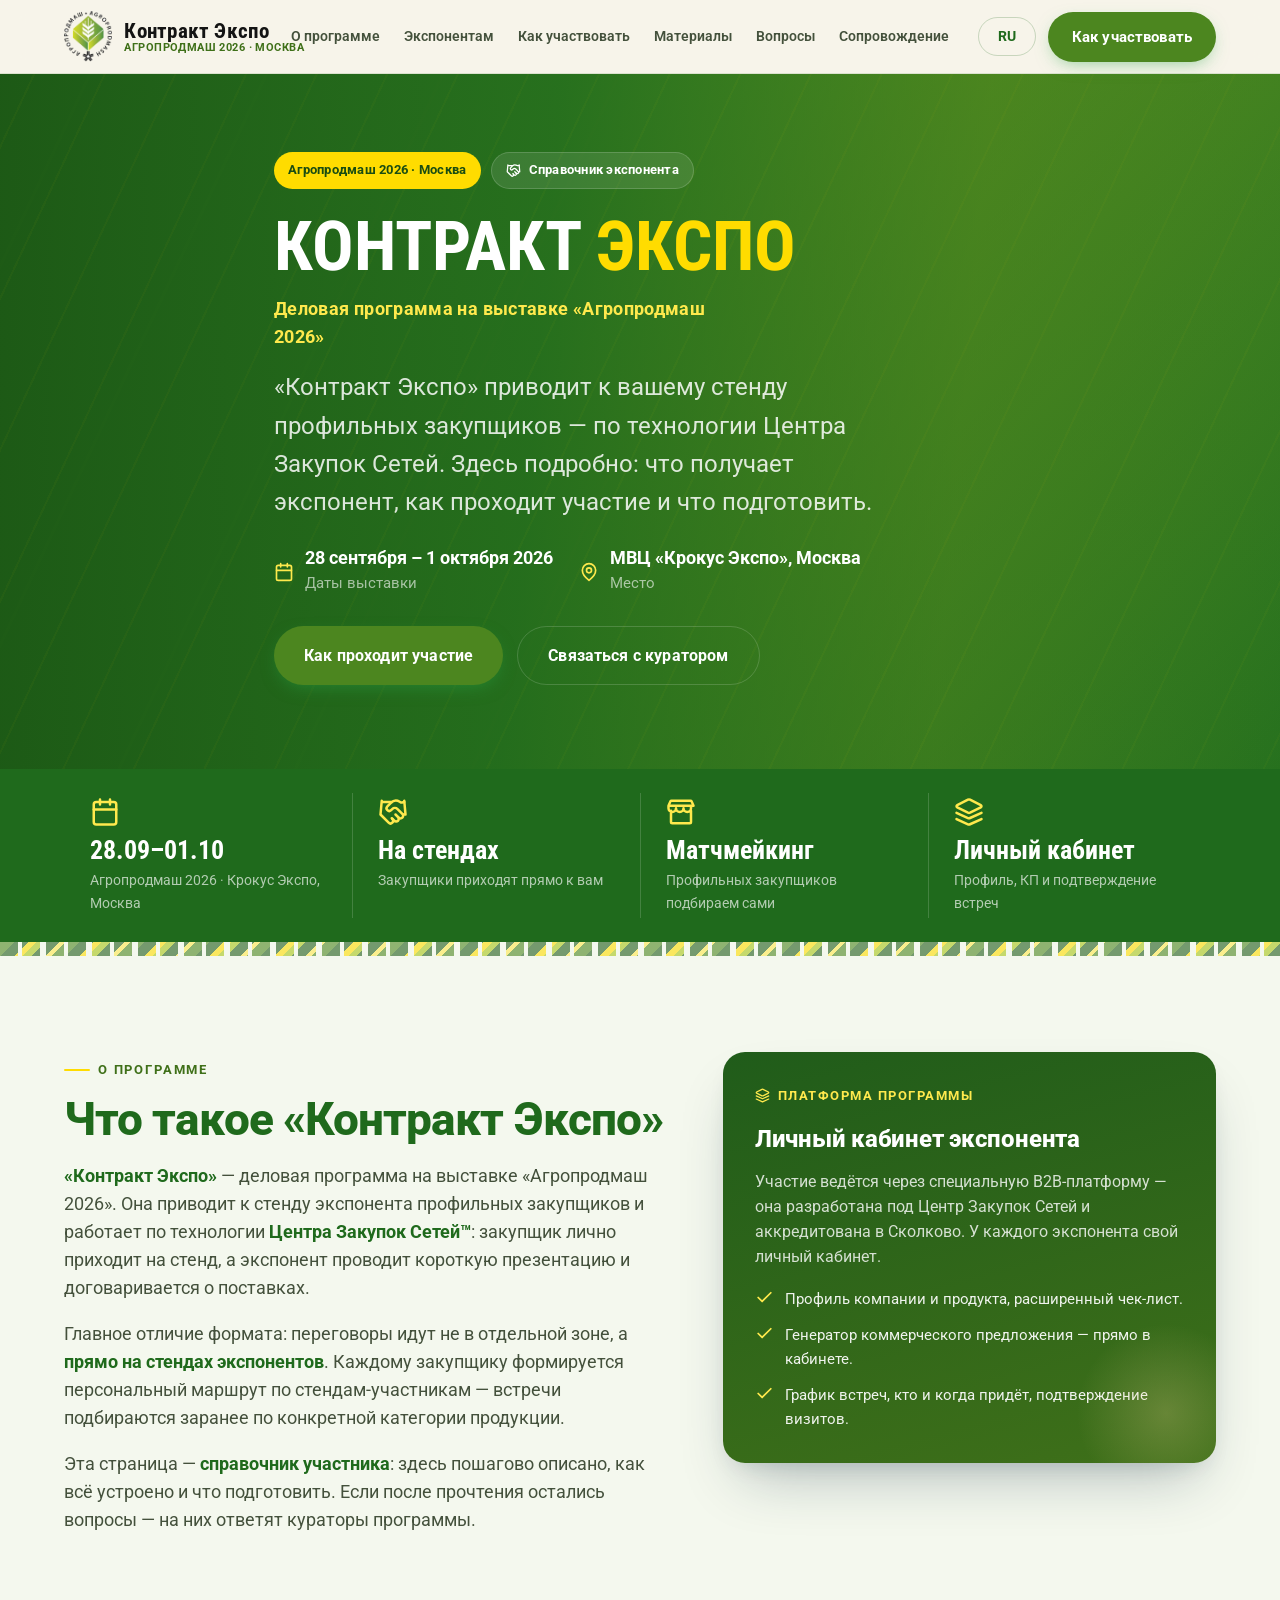
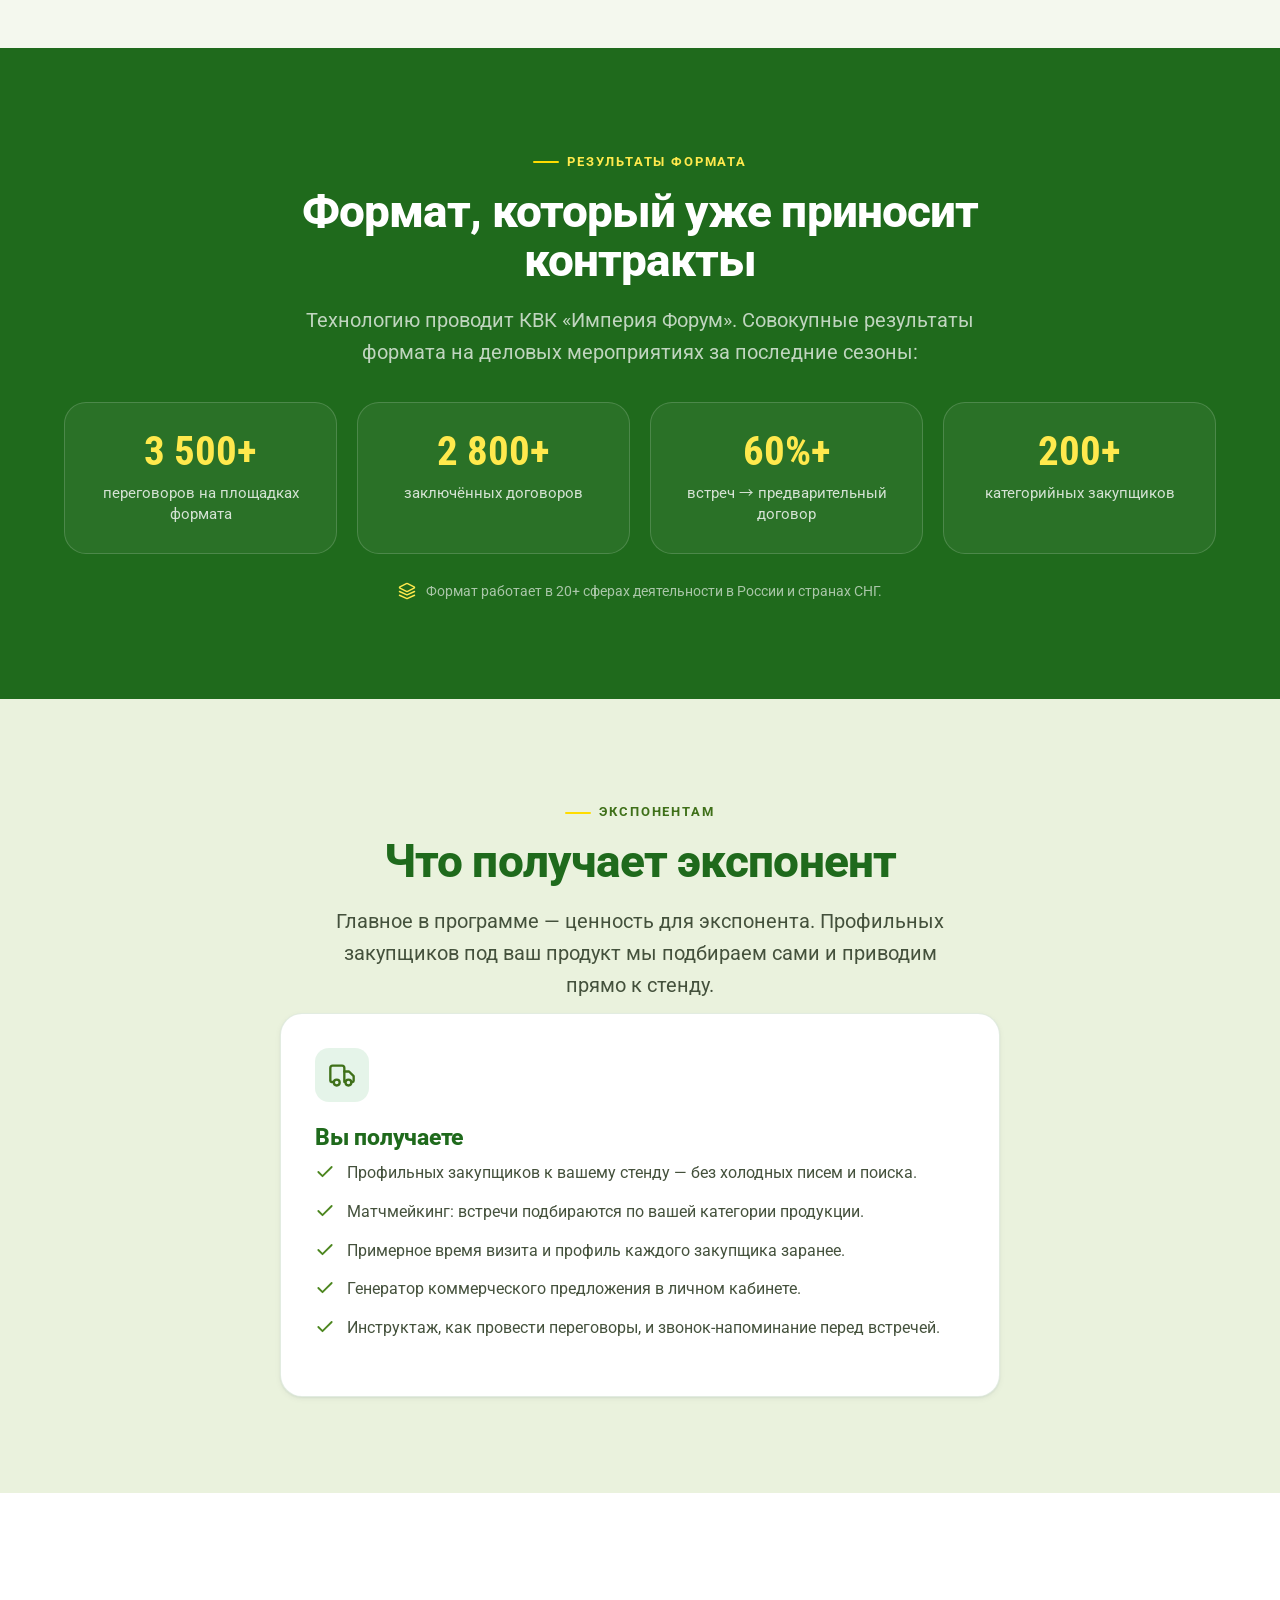
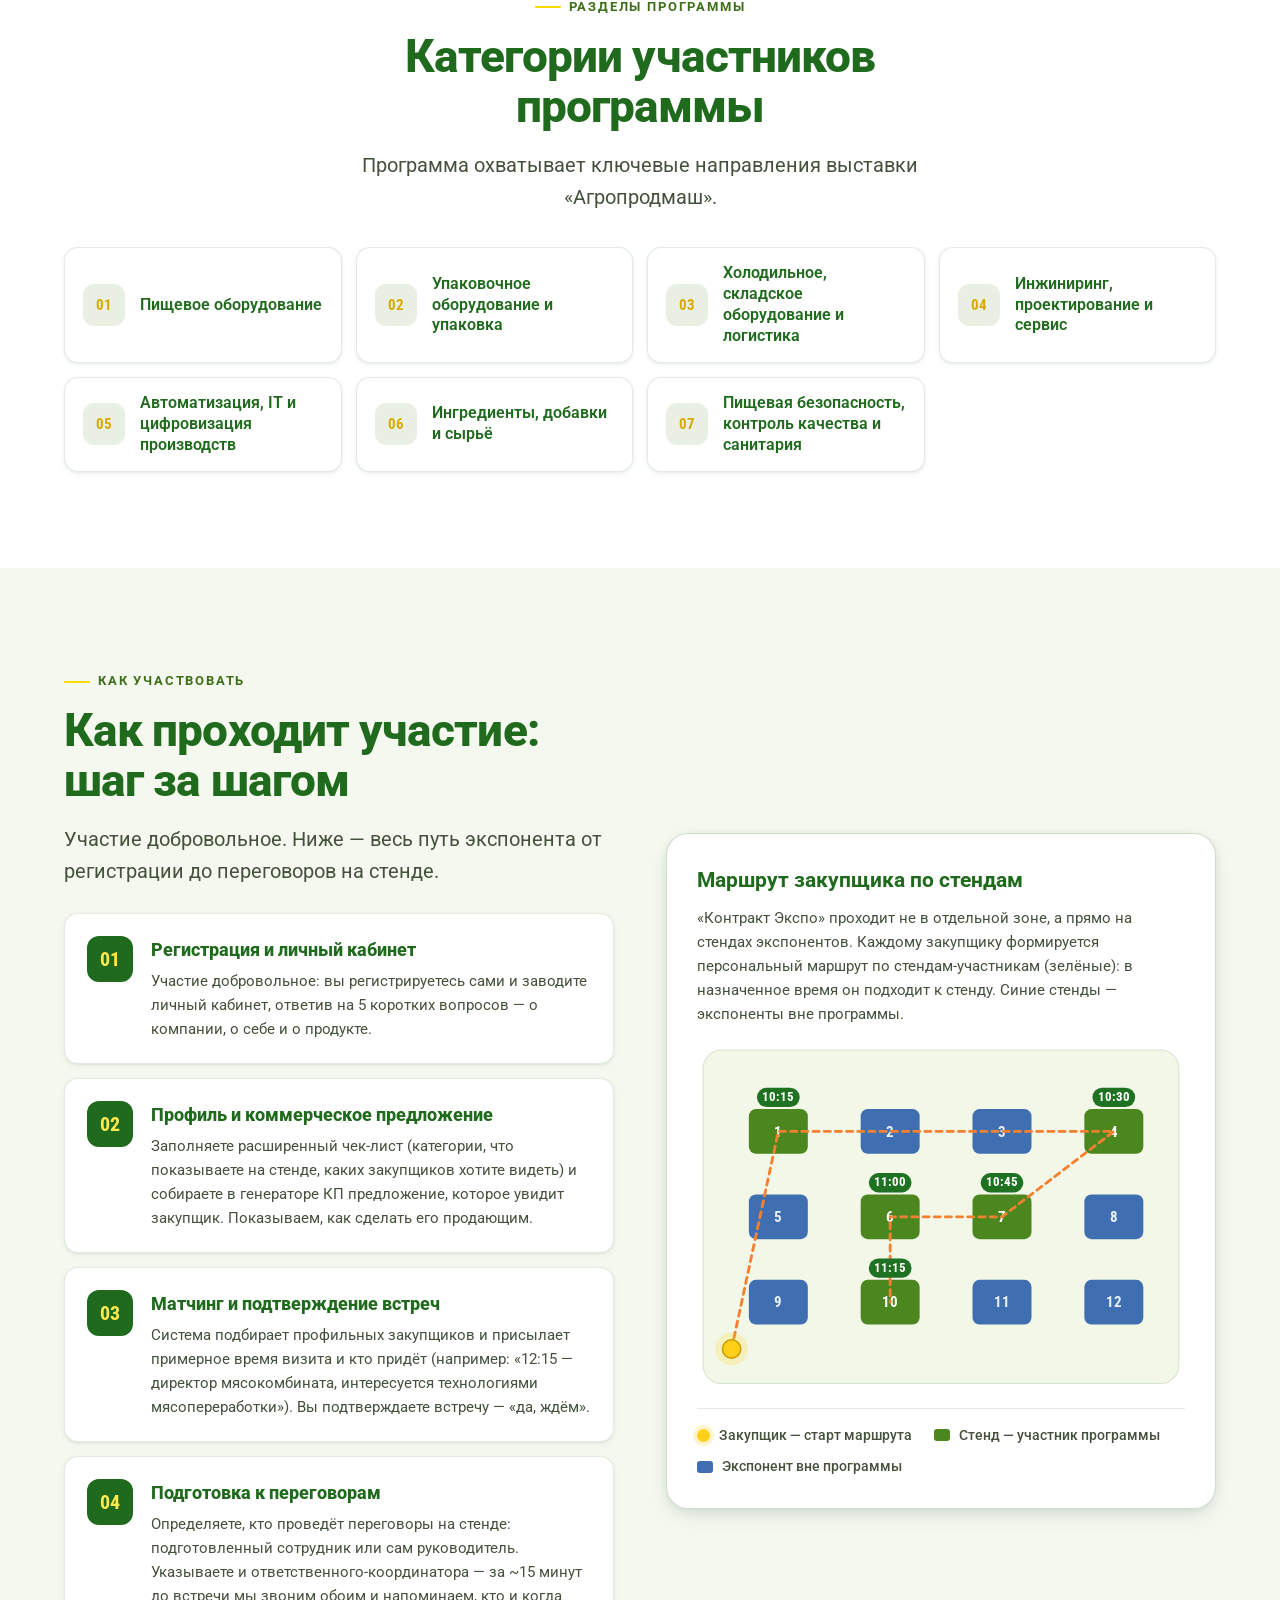
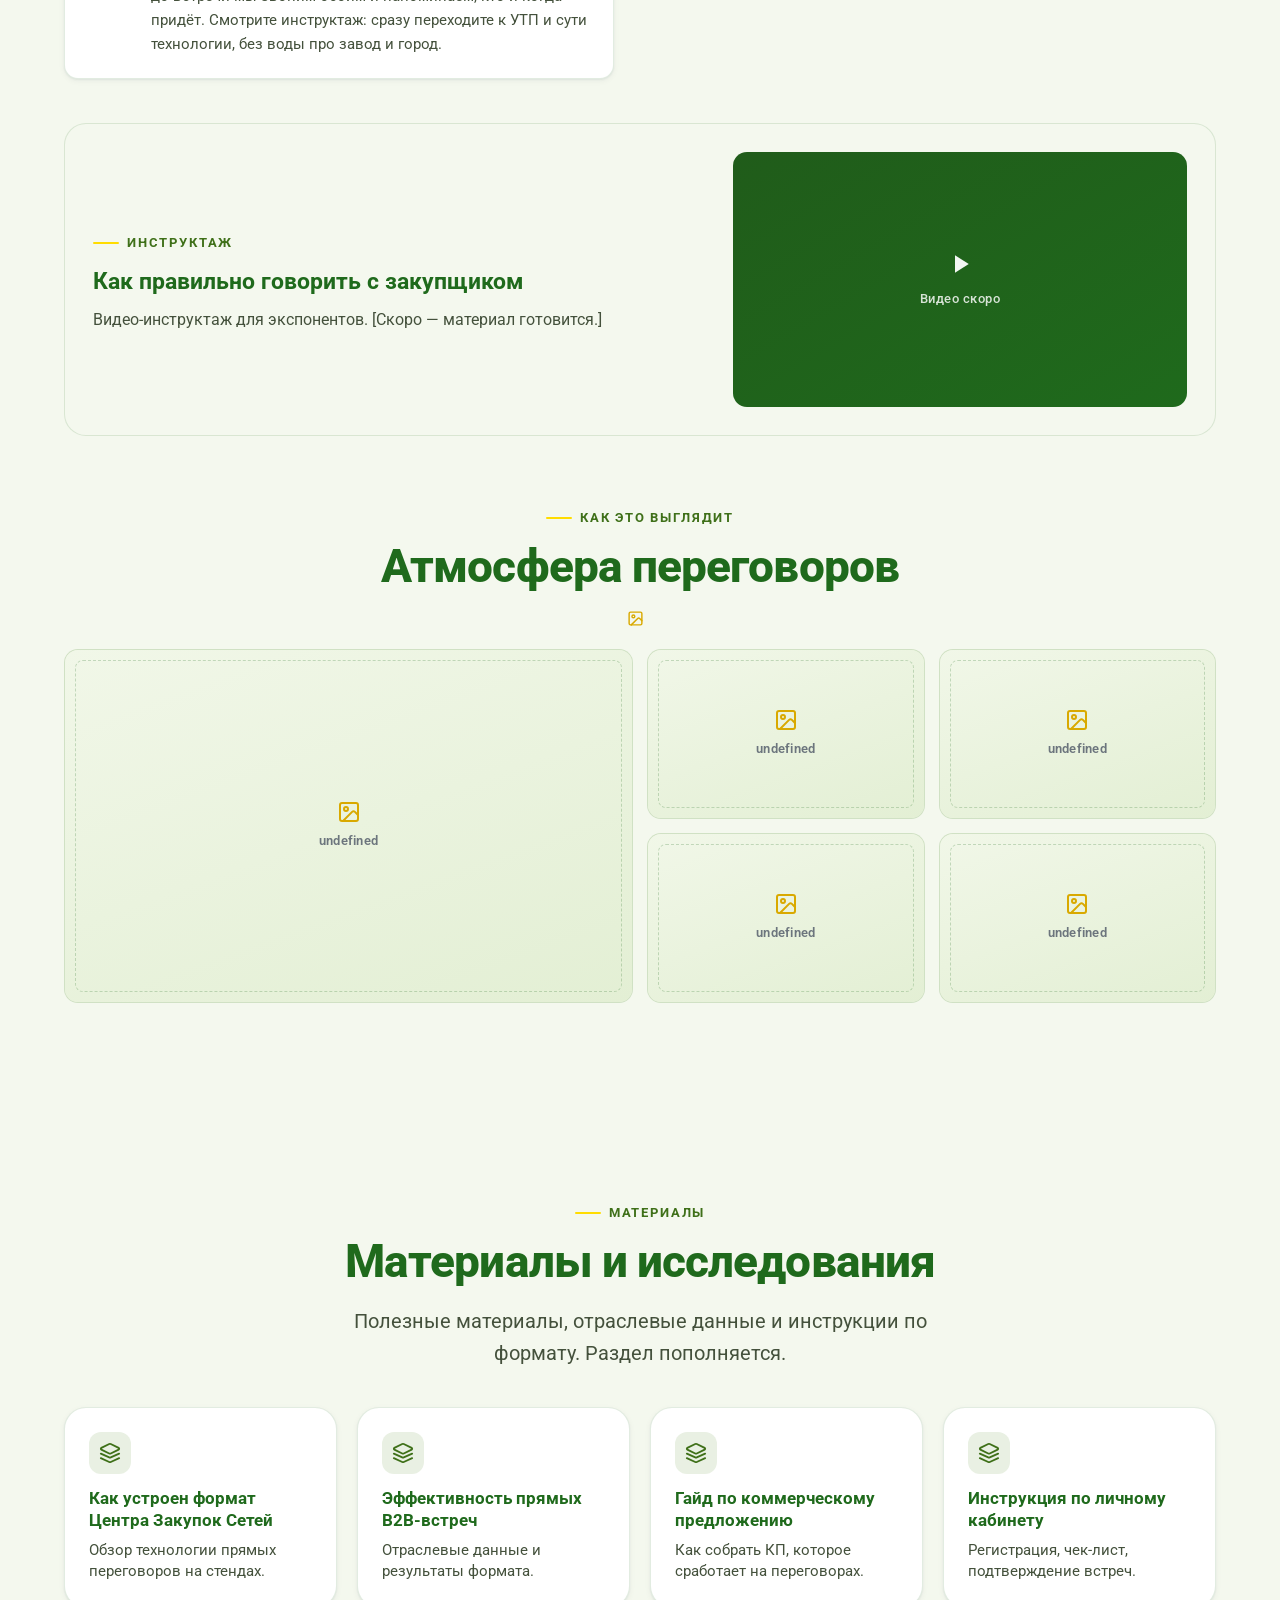
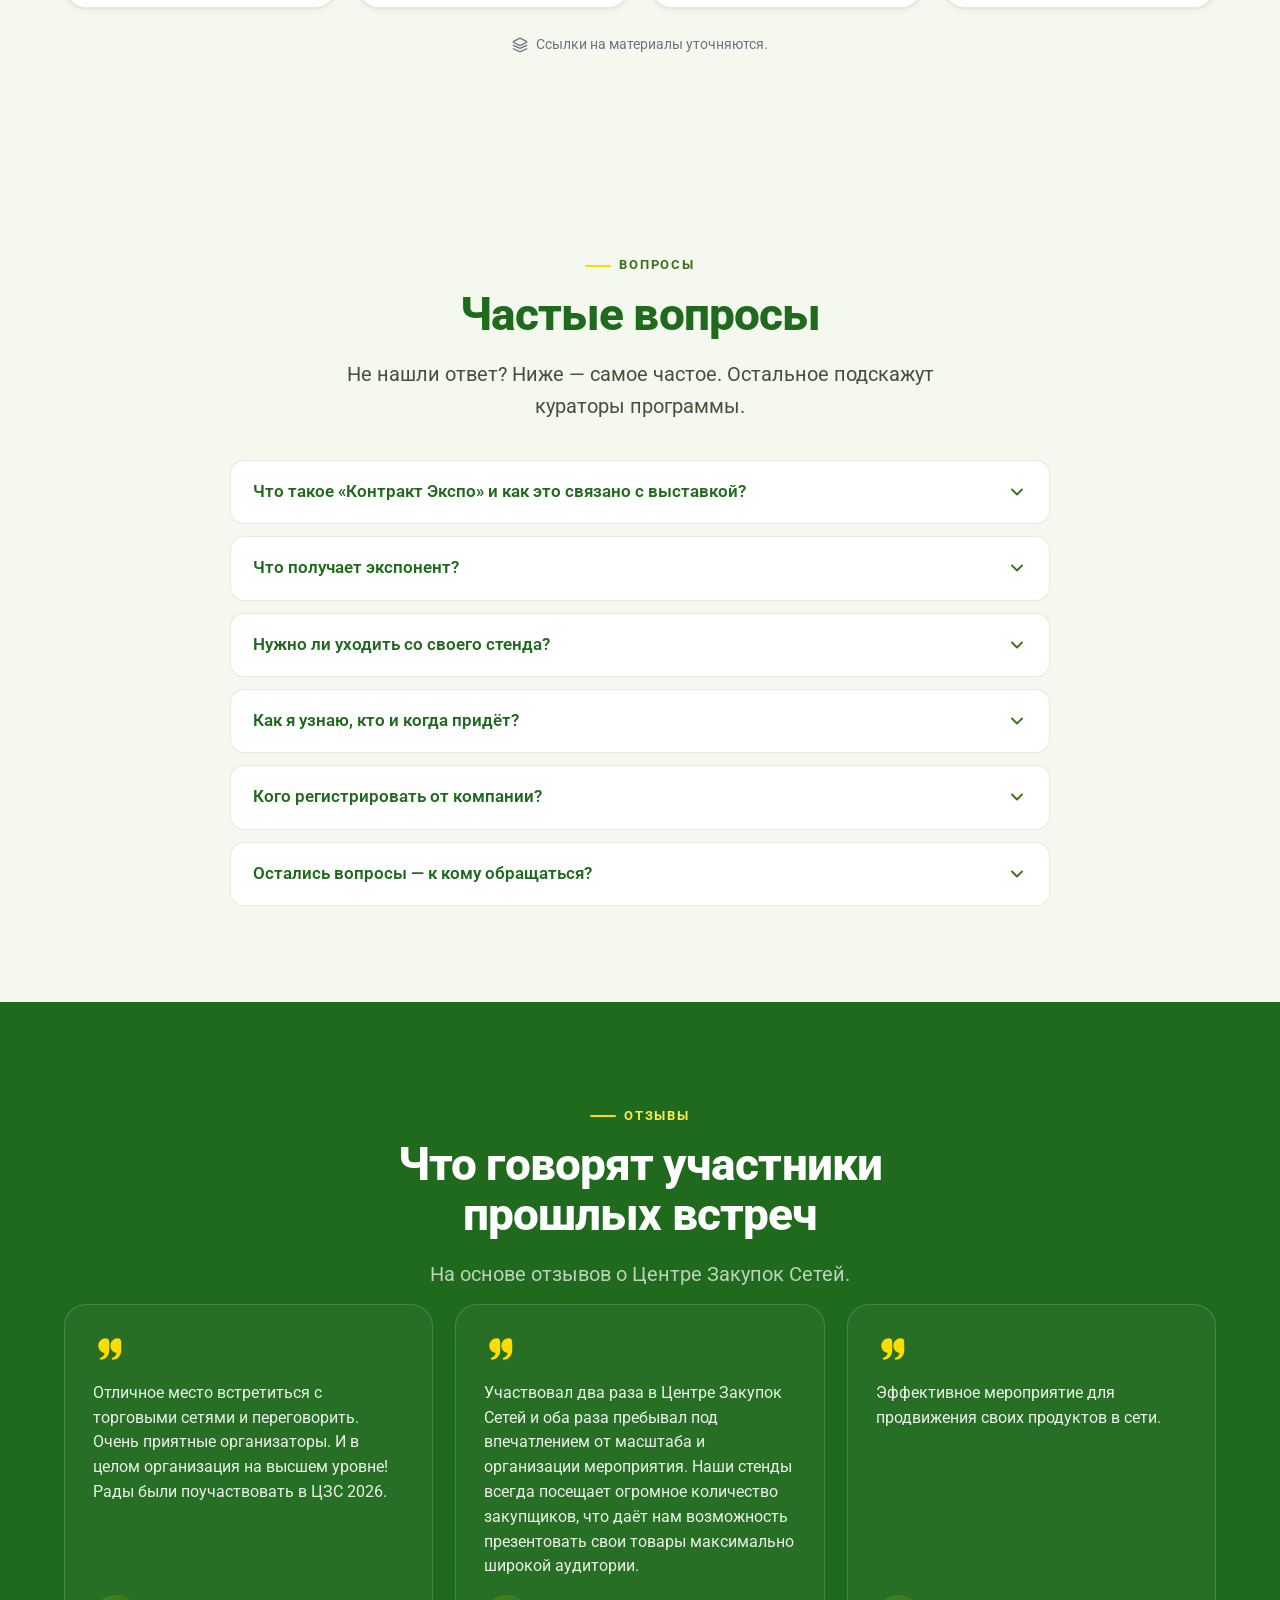
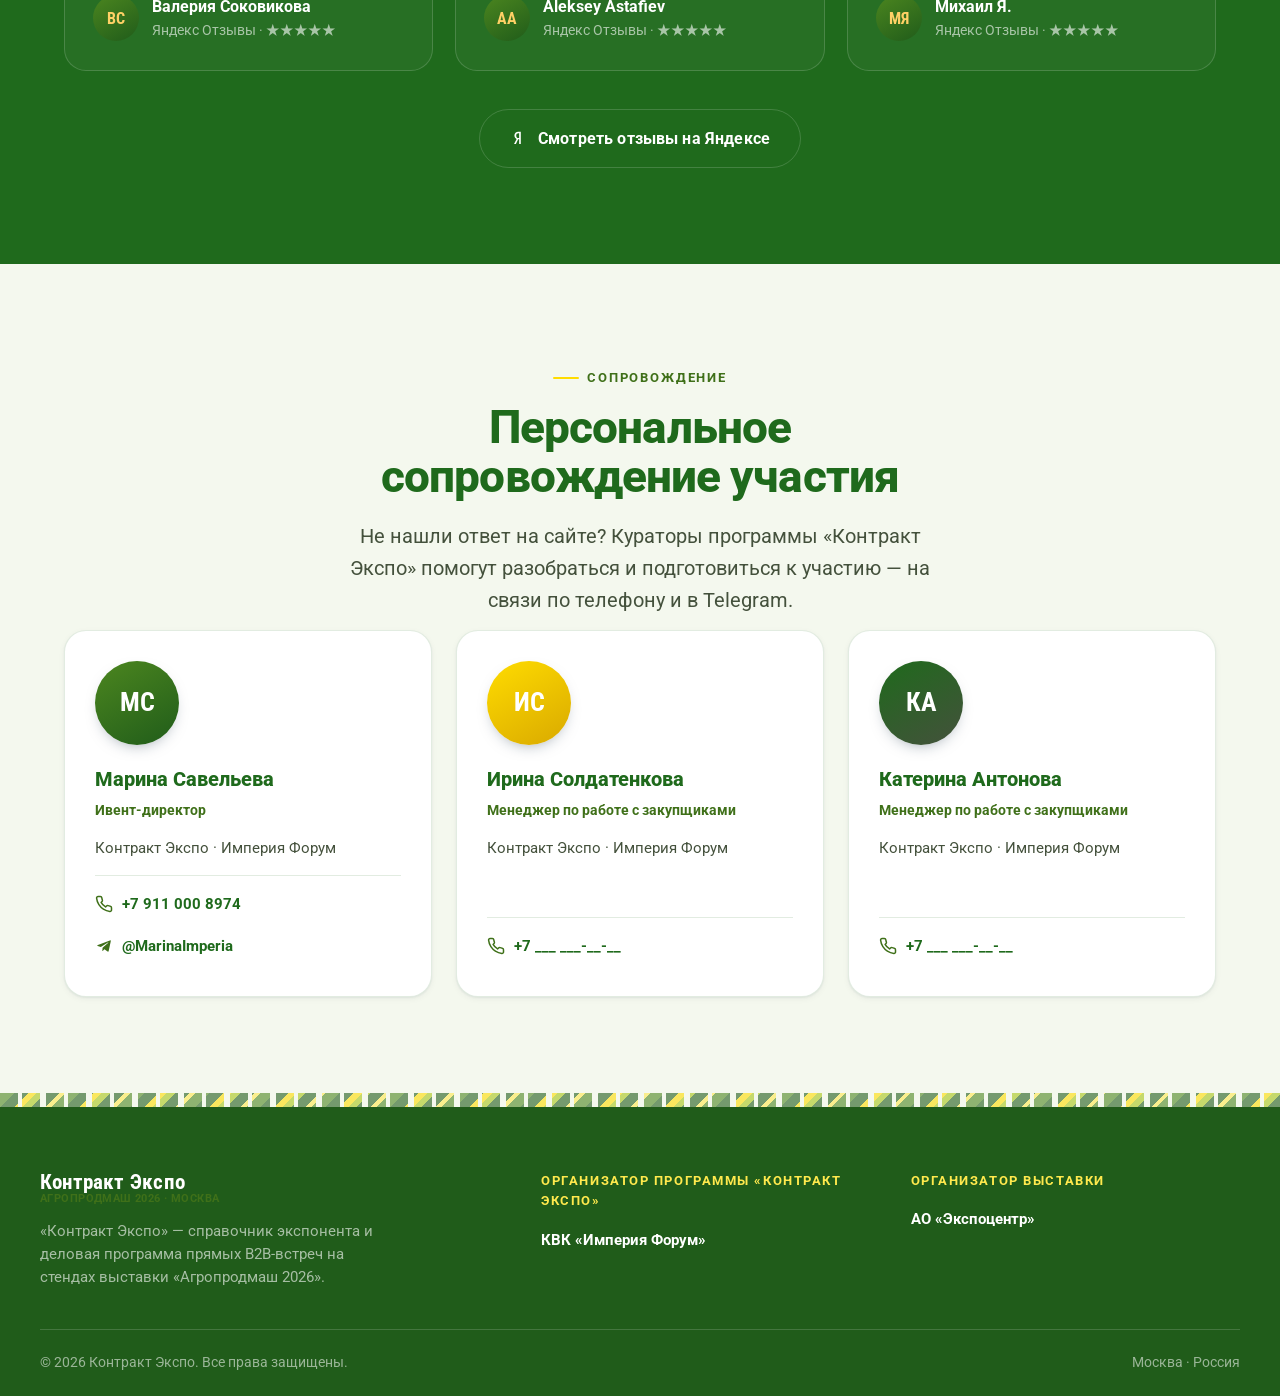
==== index.html @ 5f53218a "Контракт Экспо — лендинг-справочник программы на выставке Агропродмаш 2026 Статический сайт (HTML/CS" ====
<!DOCTYPE html>
<html lang="ru">
<head>
  <meta charset="UTF-8">
  <meta name="viewport" content="width=device-width, initial-scale=1.0">
  <title data-i18n="meta.title">Контракт Экспо — программа деловых встреч на выставке «Агропродмаш 2026», Москва</title>
  <meta name="description" data-i18n="hero.slogan" content="Контракт Экспо — программа B2B-встреч между экспонентами выставки «Агропродмаш 2026» и стратегическими заказчиками отрасли. Переговоры о поставках прямо на стендах, Москва, Крокус Экспо.">

  <!-- Favicon -->
  <link rel="icon" type="image/svg+xml" href="favicon.svg">
  <link rel="apple-touch-icon" href="favicon.svg">
  <meta name="theme-color" content="#4c861f">

  <!-- Canonical / SEO. TODO: заменить [ДОМЕН] на боевой адрес перед деплоем -->
  <link rel="canonical" href="https://example.com/">

  <!-- Open Graph (превью в Telegram / WhatsApp / соцсетях) -->
  <meta property="og:type" content="website">
  <meta property="og:site_name" content="Контракт Экспо · Агропродмаш 2026">
  <meta property="og:title" content="Контракт Экспо — программа деловых встреч на выставке «Агропродмаш 2026»">
  <meta property="og:description" content="Программа B2B-встреч между экспонентами и стратегическими заказчиками отрасли. Переговоры о поставках прямо на стендах. Москва, Крокус Экспо.">
  <meta property="og:url" content="https://example.com/">
  <meta property="og:image" content="https://example.com/img/hero.jpg">
  <meta property="og:image:width" content="1280">
  <meta property="og:image:height" content="853">
  <meta property="og:locale" content="ru_RU">
  <meta property="og:locale:alternate" content="zh_CN">
  <meta property="og:locale:alternate" content="en_US">

  <!-- Twitter Card -->
  <meta name="twitter:card" content="summary_large_image">
  <meta name="twitter:title" content="Контракт Экспо — Агропродмаш 2026, Москва">
  <meta name="twitter:description" content="Программа прямых B2B-переговоров пищевой промышленности прямо на стендах выставки. Москва, Крокус Экспо.">
  <meta name="twitter:image" content="https://example.com/img/hero.jpg">

  <link rel="preconnect" href="https://fonts.googleapis.com">
  <link rel="preconnect" href="https://fonts.gstatic.com" crossorigin>
  <link href="https://fonts.googleapis.com/css2?family=Roboto:wght@400;500;700;900&family=Roboto+Condensed:wght@400;500;700&family=Noto+Sans+SC:wght@400;500;700&display=swap" rel="stylesheet">
  <link rel="stylesheet" href="css/styles.css">
</head>
<body>

<!-- ░░░░░░░░░░ SVG ICON SPRITE ░░░░░░░░░░ -->
<svg width="0" height="0" style="position:absolute" aria-hidden="true">
  <symbol id="i-check" viewBox="0 0 24 24" fill="none" stroke="currentColor" stroke-width="2.2" stroke-linecap="round" stroke-linejoin="round"><path d="M20 6 9 17l-5-5"/></symbol>
  <symbol id="i-arrow" viewBox="0 0 24 24" fill="none" stroke="currentColor" stroke-width="2.2" stroke-linecap="round" stroke-linejoin="round"><path d="M5 12h14M13 6l6 6-6 6"/></symbol>
  <symbol id="i-calendar" viewBox="0 0 24 24" fill="none" stroke="currentColor" stroke-width="2" stroke-linecap="round" stroke-linejoin="round"><rect x="3" y="4" width="18" height="18" rx="2"/><path d="M16 2v4M8 2v4M3 10h18"/></symbol>
  <symbol id="i-pin" viewBox="0 0 24 24" fill="none" stroke="currentColor" stroke-width="2" stroke-linecap="round" stroke-linejoin="round"><path d="M20 10c0 6-8 12-8 12s-8-6-8-12a8 8 0 0 1 16 0Z"/><circle cx="12" cy="10" r="3"/></symbol>
  <symbol id="i-handshake" viewBox="0 0 24 24" fill="none" stroke="currentColor" stroke-width="2" stroke-linecap="round" stroke-linejoin="round"><path d="m11 17 2 2a1 1 0 1 0 3-3"/><path d="m14 14 2.5 2.5a1 1 0 1 0 3-3l-3.88-3.88a3 3 0 0 0-4.24 0l-.88.88a1 1 0 1 1-3-3l2.81-2.81a5.79 5.79 0 0 1 7.06-.87l.47.28a2 2 0 0 0 1.42.25L21 4"/><path d="m21 3 1 11h-2M3 3 2 14l6.5 6.5a1 1 0 1 0 3-3M3 4h8"/></symbol>
  <symbol id="i-layers" viewBox="0 0 24 24" fill="none" stroke="currentColor" stroke-width="2" stroke-linecap="round" stroke-linejoin="round"><path d="m12.83 2.18 8.6 4.3a1 1 0 0 1 0 1.79l-8.6 4.3a2 2 0 0 1-1.66 0l-8.6-4.3a1 1 0 0 1 0-1.79l8.6-4.3a2 2 0 0 1 1.66 0Z"/><path d="m22 17.65-9.17 4.16a2 2 0 0 1-1.66 0L2 17.65M22 12.65l-9.17 4.16a2 2 0 0 1-1.66 0L2 12.65"/></symbol>
  <symbol id="i-phone" viewBox="0 0 24 24" fill="none" stroke="currentColor" stroke-width="2" stroke-linecap="round" stroke-linejoin="round"><path d="M22 16.92v3a2 2 0 0 1-2.18 2 19.79 19.79 0 0 1-8.63-3.07 19.5 19.5 0 0 1-6-6 19.79 19.79 0 0 1-3.07-8.67A2 2 0 0 1 4.11 2h3a2 2 0 0 1 2 1.72c.13.96.36 1.9.7 2.81a2 2 0 0 1-.45 2.11L8.09 9.91a16 16 0 0 0 6 6l1.27-1.27a2 2 0 0 1 2.11-.45c.91.34 1.85.57 2.81.7A2 2 0 0 1 22 16.92Z"/></symbol>
  <symbol id="i-mail" viewBox="0 0 24 24" fill="none" stroke="currentColor" stroke-width="2" stroke-linecap="round" stroke-linejoin="round"><rect x="2" y="4" width="20" height="16" rx="2"/><path d="m22 7-8.97 5.7a1.94 1.94 0 0 1-2.06 0L2 7"/></symbol>
  <symbol id="i-telegram" viewBox="0 0 24 24" fill="currentColor"><path d="M9.78 18.65l.28-4.23 7.68-6.92c.34-.31-.07-.46-.52-.19L7.74 13.3 3.64 12c-.88-.25-.89-.86.2-1.3l15.97-6.16c.73-.33 1.43.18 1.15 1.3l-2.72 12.81c-.19.91-.74 1.13-1.5.71L12.6 16.3l-1.99 1.93c-.23.23-.42.42-.83.42z"/></symbol>
  <symbol id="i-image" viewBox="0 0 24 24" fill="none" stroke="currentColor" stroke-width="2" stroke-linecap="round" stroke-linejoin="round"><rect x="3" y="3" width="18" height="18" rx="2"/><circle cx="9" cy="9" r="2"/><path d="m21 15-3.09-3.09a2 2 0 0 0-2.82 0L6 21"/></symbol>
  <symbol id="i-quote" viewBox="0 0 24 24" fill="currentColor"><path d="M9.5 4C6.5 4 4 6.5 4 9.5c0 2.7 2 5 4.7 5.4-.2 2-1.4 3.2-3.2 3.6-.4.1-.6.5-.5.9.1.3.4.6.8.6 3.6 0 6.4-2.9 6.4-7.5V9.5C12.2 6.5 12.5 4 9.5 4Zm9 0C15.5 4 13 6.5 13 9.5c0 2.7 2 5 4.7 5.4-.2 2-1.4 3.2-3.2 3.6-.4.1-.6.5-.5.9.1.3.4.6.8.6 3.6 0 6.4-2.9 6.4-7.5V9.5C21.2 6.5 21.5 4 18.5 4Z"/></symbol>
  <symbol id="i-globe" viewBox="0 0 24 24" fill="none" stroke="currentColor" stroke-width="2" stroke-linecap="round" stroke-linejoin="round"><circle cx="12" cy="12" r="10"/><path d="M2 12h20M12 2a15.3 15.3 0 0 1 4 10 15.3 15.3 0 0 1-4 10 15.3 15.3 0 0 1-4-10 15.3 15.3 0 0 1 4-10Z"/></symbol>
  <symbol id="i-chevron" viewBox="0 0 24 24" fill="none" stroke="currentColor" stroke-width="2.2" stroke-linecap="round" stroke-linejoin="round"><path d="m6 9 6 6 6-6"/></symbol>
  <symbol id="i-menu" viewBox="0 0 24 24" fill="none" stroke="currentColor" stroke-width="2.2" stroke-linecap="round" stroke-linejoin="round"><path d="M4 6h16M4 12h16M4 18h16"/></symbol>
  <symbol id="i-close" viewBox="0 0 24 24" fill="none" stroke="currentColor" stroke-width="2.2" stroke-linecap="round" stroke-linejoin="round"><path d="M18 6 6 18M6 6l12 12"/></symbol>
  <symbol id="i-truck" viewBox="0 0 24 24" fill="none" stroke="currentColor" stroke-width="2" stroke-linecap="round" stroke-linejoin="round"><path d="M14 18V6a2 2 0 0 0-2-2H4a2 2 0 0 0-2 2v11a1 1 0 0 0 1 1h2"/><path d="M14 9h4l4 4v4a1 1 0 0 1-1 1h-1"/><circle cx="7.5" cy="18.5" r="2.5"/><circle cx="17.5" cy="18.5" r="2.5"/></symbol>
  <symbol id="i-store" viewBox="0 0 24 24" fill="none" stroke="currentColor" stroke-width="2" stroke-linecap="round" stroke-linejoin="round"><path d="m2 7 1.5-3.5A1 1 0 0 1 4.4 3h15.2a1 1 0 0 1 .9.5L22 7M2 7v2a3 3 0 0 0 6 0 3 3 0 0 0 6 0 3 3 0 0 0 6 0V7M2 7h20M4 11v9a1 1 0 0 0 1 1h14a1 1 0 0 0 1-1v-9"/></symbol>
</svg>

<!-- ░░░░░░░░░░ HEADER ░░░░░░░░░░ -->
<header class="site-header" id="header">
  <div class="container header-inner">
    <a href="#top" class="brand" aria-label="Контракт Экспо · Агропродмаш 2026">
      <img class="brand__logo" src="img/logo.png" alt="Агропродмаш 2026" onerror="this.remove()">
      <span class="brand__text">
        <span class="brand__title">Контракт Экспо</span>
        <span class="brand__sub">Агропродмаш 2026 · Москва</span>
      </span>
    </a>

    <nav class="nav" aria-label="Основная навигация">
      <a href="#about" data-i18n="nav.about">О программе</a>
      <a href="#audience" data-i18n="nav.audience">Экспонентам</a>
      <a href="#how" data-i18n="nav.how">Как участвовать</a>
      <a href="#materials" data-i18n="nav.materials">Материалы</a>
      <a href="#faq" data-i18n="nav.faq">Вопросы</a>
      <a href="#contacts" data-i18n="nav.contacts">Сопровождение</a>
    </nav>

    <div class="header-tools">
      <div class="lang" id="lang">
        <button class="lang__btn" id="langBtn" aria-haspopup="true" aria-expanded="false">
          <svg aria-hidden="true"><use href="#i-globe"/></svg>
          <span id="langCurrent">RU</span>
          <svg class="lang__chev" aria-hidden="true"><use href="#i-chevron"/></svg>
        </button>
        <div class="lang__menu" id="langMenu" role="menu">
          <button class="lang__opt" data-lang="ru" role="menuitem">Русский <small>RU</small></button>
          <button class="lang__opt" data-lang="zh" role="menuitem">中文 <small>ZH</small></button>
          <button class="lang__opt" data-lang="en" role="menuitem">English <small>EN</small></button>
        </div>
      </div>
      <a href="#how" class="btn btn--primary" data-i18n="nav.cta">Как участвовать</a>
      <button class="burger" id="burger" aria-label="Меню"><svg aria-hidden="true"><use href="#i-menu"/></svg></button>
    </div>
  </div>
</header>

<!-- ░░░░░░░░░░ MOBILE MENU ░░░░░░░░░░ -->
<div class="mobile-menu" id="mobileMenu">
  <div class="mobile-menu__scrim" data-close></div>
  <div class="mobile-menu__panel">
    <div class="mobile-menu__head">
      <span class="brand__title">Меню</span>
      <button class="mobile-menu__close" data-close aria-label="Закрыть"><svg aria-hidden="true"><use href="#i-close"/></svg></button>
    </div>
    <nav>
      <a href="#about" data-close data-i18n="nav.about">О программе</a>
      <a href="#audience" data-close data-i18n="nav.audience">Экспонентам</a>
      <a href="#how" data-close data-i18n="nav.how">Как участвовать</a>
      <a href="#materials" data-close data-i18n="nav.materials">Материалы</a>
      <a href="#faq" data-close data-i18n="nav.faq">Вопросы</a>
      <a href="#contacts" data-close data-i18n="nav.contacts">Сопровождение</a>
    </nav>
    <a href="#how" class="btn btn--primary mobile-menu__cta" data-close data-i18n="nav.cta">Как участвовать</a>
  </div>
</div>

<main id="top">

<!-- ░░░░░░░░░░ HERO ░░░░░░░░░░ -->
<section class="hero">
  <img class="hero__bg" src="img/hero.jpg" alt="" onerror="this.remove()">
  <div class="hero__overlay" aria-hidden="true"></div>
  <div class="container hero__inner">
    <div class="hero__copy">
      <div class="hero__badges reveal">
        <span class="chip chip--gold" data-i18n="hero.badge1">Агропродмаш · Москва</span>
        <span class="chip chip--glass"><svg aria-hidden="true"><use href="#i-handshake"/></svg><span data-i18n="hero.badge2">B2B Meetings</span></span>
      </div>
      <h1 class="reveal" data-d="1"><span data-i18n="hero.title">Контракт</span> <span class="accent" data-i18n="hero.titleAccent">Экспо</span></h1>
      <p class="hero__decoder reveal" data-d="1" data-i18n="hero.decoder">Программа деловых встреч на выставке «Агропродмаш 2026»</p>
      <p class="hero__slogan reveal" data-d="1" data-i18n="hero.slogan">Программа B2B-встреч между экспонентами выставки и стратегическими заказчиками отрасли.</p>

      <div class="hero__meta reveal" data-d="2">
        <div class="hero__meta-item">
          <svg aria-hidden="true"><use href="#i-calendar"/></svg>
          <div><b data-i18n="hero.dateVal">[даты уточняются]</b><span data-i18n="hero.dateLabel">Дата</span></div>
        </div>
        <div class="hero__meta-item">
          <svg aria-hidden="true"><use href="#i-pin"/></svg>
          <div><b data-i18n="hero.placeVal">МВЦ «Крокус Экспо», Москва</b><span data-i18n="hero.placeLabel">Место</span></div>
        </div>
      </div>

      <div class="hero__cta reveal" data-d="3">
        <a href="#how" class="btn btn--primary btn--lg" data-i18n="hero.cta">Как проходит участие</a>
        <a href="#contacts" class="btn btn--onDark btn--lg" data-i18n="hero.cta2">Связаться с куратором</a>
      </div>
    </div>
  </div>
</section>

<!-- ░░░░░░░░░░ FACT STRIP ░░░░░░░░░░ -->
<section class="facts">
  <div class="container">
    <div class="facts__grid" id="factsGrid"></div>
  </div>
</section>
<div class="ikat-band" aria-hidden="true"></div>

<!-- ░░░░░░░░░░ ABOUT ░░░░░░░░░░ -->
<section class="section about" id="about">
  <div class="container about__grid">
    <div class="about__copy reveal">
      <span class="eyebrow" data-i18n="about.eyebrow">О мероприятии</span>
      <h2 class="section-title" data-i18n="about.title">Площадка прямых переговоров</h2>
      <div class="about__body">
        <p data-i18n-html="about.p1"></p>
        <p data-i18n-html="about.p2"></p>
        <p data-i18n-html="about.p3"></p>
      </div>
    </div>
    <aside class="platform-card reveal" data-d="1">
      <span class="platform-card__tag"><svg width="15" height="15" aria-hidden="true"><use href="#i-layers"/></svg><span data-i18n="about.platform.tag">Платформа</span></span>
      <h3 data-i18n="about.platform.title">SaleTracker</h3>
      <p data-i18n="about.platform.desc"></p>
      <ul>
        <li><svg aria-hidden="true"><use href="#i-check"/></svg><span data-i18n="about.platform.li1"></span></li>
        <li><svg aria-hidden="true"><use href="#i-check"/></svg><span data-i18n="about.platform.li2"></span></li>
        <li><svg aria-hidden="true"><use href="#i-check"/></svg><span data-i18n="about.platform.li3"></span></li>
      </ul>
    </aside>
  </div>
</section>

<!-- ░░░░░░░░░░ RESULTS (track record) ░░░░░░░░░░ -->
<section class="section results" id="results">
  <div class="container">
    <div class="results__head reveal">
      <span class="eyebrow eyebrow--onDark" style="display:inline-flex" data-i18n="results.eyebrow">Результаты формата</span>
      <h2 class="section-title" data-i18n="results.title">Центр Закупок уже работает</h2>
      <p class="section-lead" style="margin-inline:auto" data-i18n="results.lead"></p>
    </div>
    <div class="results__grid" id="resultsGrid"></div>
    <p class="results__note"><svg aria-hidden="true"><use href="#i-layers"/></svg><span data-i18n="results.note"></span></p>
  </div>
</section>

<!-- ░░░░░░░░░░ AUDIENCE ░░░░░░░░░░ -->
<section class="section audience" id="audience">
  <div class="container">
    <div class="audience__head reveal">
      <span class="eyebrow" style="display:inline-flex" data-i18n="aud.eyebrow">Экспонентам</span>
      <h2 class="section-title" data-i18n="aud.title">Что получает экспонент</h2>
      <p class="section-lead" data-i18n="aud.lead"></p>
    </div>

    <div class="aud-grid aud-grid--single">
      <article class="aud-card aud-card--supplier reveal">
        <div class="aud-card__icon"><svg aria-hidden="true"><use href="#i-truck"/></svg></div>
        <h3 data-i18n="aud.supplier.title">Вы получаете</h3>
        <ul id="supplierList"></ul>
      </article>
    </div>
  </div>
</section>

<!-- ░░░░░░░░░░ CATEGORIES ░░░░░░░░░░ -->
<section class="section categories" id="categories">
  <div class="container">
    <div class="categories__head reveal">
      <span class="eyebrow" style="display:inline-flex" data-i18n="cats.eyebrow">Ассортимент</span>
      <h2 class="section-title" data-i18n="cats.title">Категории, которые будут закупать и поставлять</h2>
      <p class="section-lead" style="margin-inline:auto" data-i18n="cats.lead"></p>
    </div>
    <ol class="cat-grid reveal" data-d="1" id="catsGrid"></ol>
  </div>
</section>

<!-- ░░░░░░░░░░ HOW IT WORKS ░░░░░░░░░░ -->
<section class="section how" id="how">
  <div class="container">
    <div class="how__grid">
      <div class="reveal">
        <span class="eyebrow" data-i18n="how.eyebrow">Как участвовать</span>
        <h2 class="section-title" data-i18n="how.title">Как проходит участие: шаг за шагом</h2>
        <p class="section-lead" style="margin-bottom:26px" data-i18n="how.lead"></p>
        <div class="steps" id="stepsList"></div>
      </div>
      <div class="hall reveal" data-d="1">
        <h3 data-i18n="how.hall.title">Маршрут закупщика по стендам</h3>
        <p data-i18n="how.hall.desc"></p>
        <svg class="hall__map" viewBox="0 0 480 340" xmlns="http://www.w3.org/2000/svg" role="img" aria-label="Схема маршрута закупщика по стендам-участникам программы">
          <!-- floor -->
          <rect x="6" y="6" width="468" height="328" rx="18" fill="#f2f7e8" stroke="rgba(31,106,28,.16)"/>

          <!-- ═══ STANDS (blue = вне программы, green = участник) ═══ -->
          <g font-family="'Roboto Condensed', sans-serif" font-size="15" font-weight="700" text-anchor="middle">
            <!-- row 1 -->
            <g><rect x="51"  y="64"  width="58" height="44" rx="7" fill="#4c861f"/><text x="80"  y="91"  fill="#fff">1</text></g>
            <g><rect x="161" y="64"  width="58" height="44" rx="7" fill="#3f6fb0"/><text x="190" y="91"  fill="#eaf0fa">2</text></g>
            <g><rect x="271" y="64"  width="58" height="44" rx="7" fill="#3f6fb0"/><text x="300" y="91"  fill="#eaf0fa">3</text></g>
            <g><rect x="381" y="64"  width="58" height="44" rx="7" fill="#4c861f"/><text x="410" y="91"  fill="#fff">4</text></g>
            <!-- row 2 -->
            <g><rect x="51"  y="148" width="58" height="44" rx="7" fill="#3f6fb0"/><text x="80"  y="175" fill="#eaf0fa">5</text></g>
            <g><rect x="161" y="148" width="58" height="44" rx="7" fill="#4c861f"/><text x="190" y="175" fill="#fff">6</text></g>
            <g><rect x="271" y="148" width="58" height="44" rx="7" fill="#4c861f"/><text x="300" y="175" fill="#fff">7</text></g>
            <g><rect x="381" y="148" width="58" height="44" rx="7" fill="#3f6fb0"/><text x="410" y="175" fill="#eaf0fa">8</text></g>
            <!-- row 3 -->
            <g><rect x="51"  y="232" width="58" height="44" rx="7" fill="#3f6fb0"/><text x="80"  y="259" fill="#eaf0fa">9</text></g>
            <g><rect x="161" y="232" width="58" height="44" rx="7" fill="#4c861f"/><text x="190" y="259" fill="#fff">10</text></g>
            <g><rect x="271" y="232" width="58" height="44" rx="7" fill="#3f6fb0"/><text x="300" y="259" fill="#eaf0fa">11</text></g>
            <g><rect x="381" y="232" width="58" height="44" rx="7" fill="#3f6fb0"/><text x="410" y="259" fill="#eaf0fa">12</text></g>
          </g>

          <!-- ═══ ROUTE: закупщик → 1 → 4 → 7 → 6 → 10 ═══ -->
          <polyline points="34,300 80,86 410,86 300,170 190,170 190,254"
            fill="none" stroke="#f48030" stroke-width="2.8" stroke-dasharray="6 5"
            stroke-linecap="round" stroke-linejoin="round"/>

          <!-- buyer start dot -->
          <circle cx="34" cy="300" r="16" fill="rgba(255,207,26,.22)"/>
          <circle cx="34" cy="300" r="9"  fill="#ffcf1a" stroke="#c99b00" stroke-width="1.5"/>

          <!-- ═══ TIME PILLS at visited stands ═══ -->
          <g font-family="'Roboto Condensed', sans-serif" font-size="12.5" font-weight="700" text-anchor="middle">
            <g><rect x="59"  y="43"  width="42" height="19" rx="9.5" fill="#1f7222"/><text x="80"  y="56"  fill="#fff">10:15</text></g>
            <g><rect x="389" y="43"  width="42" height="19" rx="9.5" fill="#1f7222"/><text x="410" y="56"  fill="#fff">10:30</text></g>
            <g><rect x="279" y="127" width="42" height="19" rx="9.5" fill="#1f7222"/><text x="300" y="140" fill="#fff">10:45</text></g>
            <g><rect x="169" y="127" width="42" height="19" rx="9.5" fill="#1f7222"/><text x="190" y="140" fill="#fff">11:00</text></g>
            <g><rect x="169" y="211" width="42" height="19" rx="9.5" fill="#1f7222"/><text x="190" y="224" fill="#fff">11:15</text></g>
          </g>
        </svg>

        <ul class="hall__legend">
          <li><span class="hall__dot hall__dot--buyer"></span><span data-i18n="how.hall.legendBuyer">Закупщик — старт маршрута</span></li>
          <li><span class="hall__dot hall__dot--green"></span><span data-i18n="how.hall.legendGreen">Стенд — участник программы</span></li>
          <li><span class="hall__dot hall__dot--blue"></span><span data-i18n="how.hall.legendBlue">Экспонент вне программы</span></li>
        </ul>
      </div>
    </div>

    <!-- Video briefing (Reels) — placeholder -->
    <div class="video-brief reveal">
      <div class="video-brief__text">
        <span class="eyebrow" style="display:inline-flex" data-i18n="how.video.eyebrow">Инструктаж</span>
        <h3 data-i18n="how.video.title">Как правильно говорить с закупщиком</h3>
        <p data-i18n="how.video.note"></p>
      </div>
      <div class="video-brief__frame">
        <svg class="video-brief__play" viewBox="0 0 24 24" width="30" height="30" fill="currentColor" aria-hidden="true"><path d="M8 5v14l11-7z"/></svg>
        <span data-i18n="how.video.phLabel">Видео скоро</span>
      </div>
    </div>

    <!-- Gallery -->
    <div class="gallery reveal">
      <div style="text-align:center">
        <span class="eyebrow" style="display:inline-flex" data-i18n="how.gallery.eyebrow">Как это выглядит</span>
        <h2 class="section-title" data-i18n="how.gallery.title">Атмосфера переговоров</h2>
      </div>
      <p class="gallery__note"><svg aria-hidden="true"><use href="#i-image"/></svg><span data-i18n="how.gallery.note"></span></p>
      <div class="gallery__grid" id="galleryGrid"></div>
    </div>
  </div>
</section>

<!-- ░░░░░░░░░░ MATERIALS ░░░░░░░░░░ -->
<section class="section materials" id="materials">
  <div class="container">
    <div class="reveal" style="text-align:center;max-width:64ch;margin-inline:auto">
      <span class="eyebrow" style="display:inline-flex" data-i18n="materials.eyebrow">Материалы</span>
      <h2 class="section-title" data-i18n="materials.title">Материалы и исследования</h2>
      <p class="section-lead" style="margin-inline:auto" data-i18n="materials.lead"></p>
    </div>
    <div class="materials__grid" id="materialsGrid"></div>
    <p class="materials__note"><svg aria-hidden="true"><use href="#i-layers"/></svg><span data-i18n="materials.note"></span></p>
  </div>
</section>

<!-- ░░░░░░░░░░ FAQ ░░░░░░░░░░ -->
<section class="section faq" id="faq">
  <div class="container">
    <div class="reveal" style="text-align:center;max-width:64ch;margin-inline:auto">
      <span class="eyebrow" style="display:inline-flex" data-i18n="faq.eyebrow">Вопросы</span>
      <h2 class="section-title" data-i18n="faq.title">Частые вопросы</h2>
      <p class="section-lead" style="margin-inline:auto" data-i18n="faq.lead"></p>
    </div>
    <div class="faq__list" id="faqList"></div>
  </div>
</section>

<!-- ░░░░░░░░░░ REVIEWS ░░░░░░░░░░ -->
<section class="section reviews" id="reviews">
  <div class="container">
    <div class="reveal" style="text-align:center;max-width:64ch;margin-inline:auto">
      <span class="eyebrow eyebrow--onDark" style="display:inline-flex" data-i18n="reviews.eyebrow">Отзывы</span>
      <h2 class="section-title" data-i18n="reviews.title">Что говорят участники</h2>
      <p class="section-lead" style="color:rgba(255,255,255,.7);margin-inline:auto" data-i18n="reviews.note"></p>
    </div>
    <div class="reviews__grid" id="reviewsGrid"></div>
    <div class="reveal" style="text-align:center;margin-top:38px">
      <a href="https://yandex.ru/maps/org/tsentr_zakupok_setey/81631382658/?ll=30.430538%2C59.939640&z=16" class="btn btn--onDark btn--lg" target="_blank" rel="noopener">
        <svg aria-hidden="true" viewBox="0 0 24 24" width="18" height="18" fill="currentColor"><path d="M13.3 3.5h-2.2c-3 0-5.2 2-5.2 5 0 2.2 1 3.5 2.9 4.7L5.4 20h2.5l3-6.2h1.3V20h2.2V3.5h-1.1zm-1.1 8.4h-1c-1.6 0-2.9-.8-2.9-3 0-2.1 1.2-3.1 2.9-3.1h1v6.1z"/></svg>
        <span data-i18n="reviews.cta">Смотреть отзывы на Яндексе</span>
      </a>
    </div>
  </div>
</section>

<!-- ░░░░░░░░░░ CONTACTS ░░░░░░░░░░ -->
<section class="section contacts" id="contacts">
  <div class="container">
    <div class="reveal" style="text-align:center;max-width:60ch;margin-inline:auto">
      <span class="eyebrow" style="display:inline-flex" data-i18n="contacts.eyebrow">Участие</span>
      <h2 class="section-title" data-i18n="contacts.title">К кому обратиться</h2>
      <p class="section-lead" style="margin-inline:auto" data-i18n="contacts.lead"></p>
    </div>
    <div class="contacts__grid" id="contactsGrid"></div>
  </div>
</section>

</main>

<!-- ░░░░░░░░░░ FOOTER ░░░░░░░░░░ -->
<div class="ikat-band" aria-hidden="true"></div>
<footer class="site-footer">
  <div class="container footer-top">
    <div class="footer-brand">
      <a href="#top" class="brand">
        <span class="brand__text"><span class="brand__title">Контракт Экспо</span><span class="brand__sub">Агропродмаш 2026 · Москва</span></span>
      </a>
      <p data-i18n="footer.tagline"></p>
    </div>
    <div class="footer-col">
      <h4 data-i18n="footer.col1">Организатор программы «Контракт Экспо»</h4>
      <ul id="footerCol1"></ul>
    </div>
    <div class="footer-col">
      <h4 data-i18n="footer.col2">Организатор выставки</h4>
      <ul id="footerCol2"></ul>
    </div>
  </div>
  <div class="container footer-bottom">
    <span data-i18n="footer.rights">© 2026 Центр Закупок Сетей: Агропродмаш. Все права защищены.</span>
    <span data-i18n="footer.place">Москва · Россия</span>
  </div>
</footer>

<script src="js/i18n.js"></script>
<script src="js/main.js"></script>
</body>
</html>
---- css/styles.css ----
/* ════════════════════════════════════════════════════════════════
   Контракт Экспо — программа на выставке «Агропродмаш 2026», Москва
   Landing page styles.
   Design direction: фирменный стиль выставки Агропродмаш (agroprodmash-expo.ru)
   — зелёный #4c861f + жёлтый #ffdc00 + лайм #a7c617 (их тема agro.css).
   Heads: Roboto Condensed · Body: Roboto · CJK: Noto Sans SC
   ════════════════════════════════════════════════════════════════ */

:root{
  /* — Palette: Агропродмаш (agroprodmash-expo.ru, тема agro.css) — ЗЕЛЁНЫЙ + ЖЁЛТЫЙ — */
  --ink:#1f6a1c;            /* deep green — текст, заголовки, тёмные блоки (их фактовые карточки) */
  --ink-2:#44513c;          /* secondary text (greenish)        */
  --ink-3:#6c757d;          /* muted text (их серый)            */
  --teal:#4c861f;           /* BRAND GREEN — основной action/CTA/иконки (их #4c861f) */
  --teal-700:#3f7019;       /* darker green (hover)             */
  --teal-900:#205c1a;       /* deep green (тёмные блоки/градиенты) */
  --gold:#ffdc00;           /* ЖЁЛТЫЙ — акцент/цифры/даты (их #ffdc00) */
  --gold-600:#d9a900;       /* darker yellow (текст на светлом) */
  --gold-300:#ffe94d;       /* light yellow (акцент на тёмном)  */
  --orange:#f48030;         /* тёплый акцент (их #f48030) — маршрут на схеме */
  --orange-2:#a7c617;       /* лайм (их #a7c617)                */
  --ikat-red:#a7c617;       /* лайм (декор-полоса)             */
  --paper:#f4f8ee;          /* light green base (их #f2f7e8)    */
  --paper-2:#eaf2dd;        /* deeper green band                */
  --white:#FFFFFF;
  --card:#FFFFFF;

  --line:rgba(31,106,28,.13);
  --line-strong:rgba(31,106,28,.22);
  --line-onDark:rgba(255,255,255,.16);

  /* — Type — */
  --font-display:'Roboto Condensed','Roboto','Noto Sans SC',sans-serif;
  --font:'Roboto','Noto Sans SC','Segoe UI',system-ui,sans-serif;

  /* — Spacing / radius / shadow — */
  --r-sm:8px; --r:14px; --r-lg:22px; --r-pill:999px;
  --shadow-sm:0 1px 2px rgba(18,42,63,.06), 0 2px 6px rgba(18,42,63,.05);
  --shadow:0 8px 24px -8px rgba(18,42,63,.18), 0 2px 8px rgba(18,42,63,.06);
  --shadow-lg:0 30px 60px -20px rgba(18,42,63,.30), 0 10px 24px -12px rgba(18,42,63,.18);
  --ring:0 0 0 3px rgba(76,134,31,.38);

  --maxw:1200px;
  --header-h:74px;
}

*,*::before,*::after{box-sizing:border-box;margin:0;padding:0}
html{scroll-behavior:smooth;-webkit-text-size-adjust:100%}
html{scroll-padding-top:calc(var(--header-h) + 16px)}
body{
  font-family:var(--font);
  color:var(--ink);
  background:var(--paper);
  line-height:1.6;
  font-size:17px;
  -webkit-font-smoothing:antialiased;
  text-rendering:optimizeLegibility;
  overflow-x:hidden;
}
img,svg{display:block;max-width:100%}
a{color:inherit;text-decoration:none}
button{font:inherit;color:inherit;cursor:pointer;background:none;border:none}
ul{list-style:none}
:focus-visible{outline:none;box-shadow:var(--ring);border-radius:var(--r-sm)}

/* lang-specific: tighten display for CJK (Unbounded lacks CJK glyphs) */
html[lang="zh"]{--font-display:'Manrope','Noto Sans SC',sans-serif}

/* ══════════ Layout helpers ══════════ */
.container{width:100%;max-width:var(--maxw);margin-inline:auto;padding-inline:24px}
.section{padding:96px 0}
.section--tight{padding:72px 0}
.eyebrow{
  display:inline-flex;align-items:center;gap:8px;
  font-size:13px;font-weight:700;letter-spacing:.14em;text-transform:uppercase;
  color:var(--teal-700);
}
.eyebrow::before{content:"";width:26px;height:2px;background:var(--gold);border-radius:2px}
.eyebrow--onDark{color:var(--gold-300)}
.eyebrow--onDark::before{background:var(--gold)}
.section-title{
  font-family:var(--font);
  font-weight:800;letter-spacing:-.02em;line-height:1.08;
  font-size:clamp(28px,4vw,46px);
  margin:14px 0 18px;
}
.section-lead{font-size:clamp(17px,1.7vw,20px);color:var(--ink-2);max-width:64ch}

/* ══════════ Buttons ══════════ */
.btn{
  display:inline-flex;align-items:center;justify-content:center;gap:10px;
  padding:13px 24px;border-radius:var(--r-pill);
  font-weight:700;font-size:15px;letter-spacing:.01em;
  transition:transform .18s ease, box-shadow .22s ease, background .2s ease, color .2s ease, border-color .2s ease;
  white-space:nowrap;
}
.btn svg{width:18px;height:18px}
.btn--primary{background:var(--teal);color:#fff;box-shadow:0 6px 18px -6px rgba(42,166,74,.55)}
.btn--primary:hover{background:var(--teal-700);transform:translateY(-2px);box-shadow:0 12px 26px -8px rgba(42,166,74,.65)}
.btn--solid{background:var(--teal);color:#fff;box-shadow:0 6px 18px -6px rgba(42,166,74,.5)}
.btn--solid:hover{background:var(--teal-700);transform:translateY(-2px)}
.btn--ghost{border:1.5px solid var(--line-strong);color:var(--ink)}
.btn--ghost:hover{border-color:var(--teal);color:var(--teal-700);background:rgba(42,166,74,.05)}
.btn--onDark{border:1.5px solid var(--line-onDark);color:#fff}
.btn--onDark:hover{border-color:var(--gold);color:var(--gold-300);background:rgba(255,255,255,.05)}
.btn--lg{padding:16px 30px;font-size:16px}

/* ══════════ Ikat divider (signature) ══════════ */
.ikat-band{height:14px;width:100%;
  background:
    repeating-linear-gradient(135deg,
      var(--teal) 0 10px, var(--teal-900) 10px 20px,
      var(--gold) 20px 26px, var(--ikat-red) 26px 32px,
      var(--teal-900) 32px 42px, var(--gold-300) 42px 46px);
  mask:repeating-linear-gradient(90deg,#000 0 18px,transparent 18px 22px,#000 22px 40px,transparent 40px 46px);
  opacity:.6;
}

/* ══════════ Header ══════════ */
.site-header{
  position:sticky;top:0;z-index:60;
  height:var(--header-h);
  background:rgba(248,243,233,.82);
  backdrop-filter:saturate(140%) blur(12px);
  border-bottom:1px solid var(--line);
  transition:box-shadow .25s ease,background .25s ease;
}
.site-header.scrolled{box-shadow:var(--shadow-sm);background:rgba(248,243,233,.94)}
.header-inner{display:flex;align-items:center;gap:18px;height:100%}
.brand{display:flex;align-items:center;gap:12px;min-width:0}
.brand__mark{width:42px;height:42px;flex-shrink:0}
.brand__logo{height:52px;width:auto;max-width:200px;flex-shrink:0;display:block;object-fit:contain}
.brand__logo--footer{height:46px;max-width:220px}
.brand__text{display:flex;flex-direction:column;line-height:1.05;min-width:0}
.brand__title{font-family:var(--font-display);font-weight:700;font-size:21px;letter-spacing:.01em;color:#141414;white-space:nowrap}
.brand__sub{font-size:10.5px;font-weight:700;letter-spacing:.04em;text-transform:uppercase;color:var(--teal-700);white-space:nowrap}

.nav{display:flex;align-items:center;gap:2px;margin-left:auto}
.nav a{
  padding:9px 11px;border-radius:var(--r-pill);font-size:14px;font-weight:600;color:var(--ink-2);
  white-space:nowrap;
  transition:color .18s ease,background .18s ease;
}
.nav a:hover{color:var(--teal-700);background:rgba(42,166,74,.08)}

.header-tools{display:flex;align-items:center;gap:12px}

/* Language switcher */
.lang{position:relative}
.lang__btn{
  display:flex;align-items:center;gap:7px;padding:8px 12px;border-radius:var(--r-pill);
  border:1px solid var(--line-strong);font-weight:700;font-size:13.5px;color:var(--ink);
  transition:border-color .18s ease,background .18s ease;
}
.lang__btn:hover{border-color:var(--teal);background:rgba(42,166,74,.05)}
.lang__btn svg{width:15px;height:15px;color:var(--teal-700)}
.lang__chev{transition:transform .2s ease}
.lang.open .lang__chev{transform:rotate(180deg)}
.lang__menu{
  position:absolute;right:0;top:calc(100% + 8px);min-width:170px;
  background:var(--white);border:1px solid var(--line);border-radius:var(--r);
  box-shadow:var(--shadow);padding:6px;
  opacity:0;visibility:hidden;transform:translateY(-6px);
  transition:opacity .18s ease,transform .18s ease,visibility .18s;
}
.lang.open .lang__menu{opacity:1;visibility:visible;transform:translateY(0)}
.lang__opt{display:flex;align-items:center;gap:10px;width:100%;padding:9px 12px;border-radius:var(--r-sm);font-weight:600;font-size:14px;text-align:left;transition:background .15s ease}
.lang__opt:hover{background:var(--paper-2)}
.lang__opt[aria-current="true"]{color:var(--teal-700);background:rgba(42,166,74,.08)}
.lang__opt small{margin-left:auto;color:var(--ink-3);font-weight:600}

.burger{display:none;width:44px;height:44px;border-radius:var(--r-sm);border:1px solid var(--line-strong);align-items:center;justify-content:center}
.burger svg{width:22px;height:22px}

/* ══════════ Role toggle (поставщик / закупщик) ══════════ */
.role-toggle{
  display:inline-flex;padding:5px;border-radius:var(--r-pill);
  background:rgba(18,42,63,.06);border:1px solid var(--line);
  position:relative;
}
.role-toggle--onDark{background:rgba(255,255,255,.08);border-color:var(--line-onDark)}
.role-toggle__btn{
  position:relative;z-index:2;display:inline-flex;align-items:center;gap:9px;
  padding:14px 30px;border-radius:var(--r-pill);font-weight:700;font-size:16.5px;
  color:var(--ink-2);transition:color .25s ease;
}
.role-toggle--onDark .role-toggle__btn{color:rgba(255,255,255,.7)}
.role-toggle__btn svg{width:17px;height:17px}
.role-toggle__btn[aria-pressed="true"]{color:#fff}
.role-toggle--onDark .role-toggle__btn[aria-pressed="true"]{color:var(--ink)}
.role-toggle__pill{
  position:absolute;z-index:1;top:5px;bottom:5px;border-radius:var(--r-pill);
  background:var(--teal);box-shadow:0 4px 12px -4px rgba(42,166,74,.6);
  transition:left .3s cubic-bezier(.4,.0,.2,1), width .3s cubic-bezier(.4,.0,.2,1), background .25s ease;
}
.role-toggle--onDark .role-toggle__pill{background:var(--gold)}

/* ══════════ Hero ══════════ */
.hero{position:relative;overflow:hidden;min-height:620px;display:flex;align-items:center;color:#fff;
  background:linear-gradient(135deg,#6cb033 0%, #4c861f 48%, #1f6a1c 100%)}
.hero__bg{position:absolute;inset:0;width:100%;height:100%;object-fit:cover;object-position:center 34%;z-index:0}
.hero__overlay{position:absolute;inset:0;z-index:1;pointer-events:none;
  background:linear-gradient(95deg, rgba(24,84,20,.94) 0%, rgba(31,106,28,.86) 42%, rgba(76,134,31,.40) 74%, rgba(107,176,51,.10) 100%)}
.hero::before{ /* subtle brand texture accent on the right edge (приглушённо) */
  content:"";position:absolute;inset:0;z-index:2;opacity:.06;pointer-events:none;
  background-image:
    repeating-linear-gradient(115deg,transparent 0 30px,rgba(255,220,0,.5) 30px 32px,transparent 32px 64px),
    repeating-linear-gradient(115deg,transparent 0 80px,rgba(76,134,31,.5) 80px 83px,transparent 83px 160px);
}
.hero__inner{position:relative;z-index:3;max-width:780px;padding-top:78px;padding-bottom:84px}
.hero__badges{display:flex;flex-wrap:wrap;gap:10px;margin-bottom:22px}
.chip{display:inline-flex;align-items:center;gap:8px;padding:7px 14px;border-radius:var(--r-pill);font-size:13px;font-weight:700;letter-spacing:.02em}
.chip--glass{background:rgba(255,255,255,.10);border:1px solid var(--line-onDark);color:#fff}
.chip--gold{background:var(--gold);color:#1a4d12}
.chip svg{width:15px;height:15px}
.hero h1{
  font-family:var(--font-display);font-weight:700;
  font-size:clamp(39px,5.75vw,69px);line-height:1.04;letter-spacing:-.02em;
  margin-bottom:18px;
}
.hero h1{margin-bottom:12px;text-transform:uppercase;letter-spacing:0;font-weight:700}
.hero h1 .accent{color:var(--gold)}
.hero__decoder{font-size:clamp(15px,1.7vw,18px);font-weight:700;letter-spacing:.02em;color:var(--gold-300);max-width:46ch;margin-bottom:16px}
.hero__slogan{font-size:clamp(19.5px,2.3vw,24px);color:rgba(255,255,255,.84);max-width:50ch;margin-bottom:26px}
.hero__meta{display:flex;flex-wrap:wrap;gap:14px 26px;margin-bottom:30px}
.hero__meta-item{display:flex;align-items:center;gap:11px}
.hero__meta-item svg{width:20px;height:20px;color:var(--gold-300);flex-shrink:0}
.hero__meta-item b{display:block;font-size:17.5px;font-weight:700;line-height:1.2}
.hero__meta-item span{font-size:15px;color:rgba(255,255,255,.6)}
.hero__role{margin-bottom:24px}
.hero__role-label{font-size:14px;font-weight:600;letter-spacing:.06em;text-transform:uppercase;color:rgba(255,255,255,.6);margin-bottom:12px}
.hero__role-hint{margin-top:16px;font-size:18px;line-height:1.5;color:rgba(255,255,255,.85);min-height:28px;max-width:52ch}
.hero__cta{display:flex;flex-wrap:wrap;gap:14px}

/* ══════════ Fact strip ══════════ */
.facts{background:var(--ink);color:#fff}
.facts__grid{display:grid;grid-template-columns:repeat(4,1fr);gap:0}
.fact{padding:28px 26px;display:flex;flex-direction:column;gap:6px;position:relative}
.fact + .fact::before{content:"";position:absolute;left:0;top:24px;bottom:24px;width:1px;background:var(--line-onDark)}
.fact__icon{width:30px;height:30px;color:var(--gold-300);margin-bottom:4px}
.fact__num{font-family:var(--font-display);font-weight:700;font-size:26px;line-height:1}
.fact__label{font-size:14px;color:rgba(255,255,255,.66)}

/* ══════════ Partners / В рамках ══════════ */
.partners{background:var(--white);padding:34px 0;border-bottom:1px solid var(--line)}
.partners__label{text-align:center;font-size:12.5px;font-weight:700;letter-spacing:.14em;text-transform:uppercase;color:var(--ink-3);margin-bottom:22px}
.partners__logos{display:flex;flex-wrap:wrap;align-items:center;justify-content:center;gap:40px 56px}
.partners__logos img{height:52px;width:auto;max-width:230px;object-fit:contain;
  transition:transform .25s ease,filter .25s ease}
.partners__logos img:hover{transform:translateY(-2px)}
@media (max-width:560px){.partners__logos{gap:26px 34px}.partners__logos img{height:40px}}

/* ══════════ About ══════════ */
.about{background:var(--paper)}
.about__grid{display:grid;grid-template-columns:1.1fr .9fr;gap:56px;align-items:start}
.about__body p{margin-bottom:18px;color:var(--ink-2);font-size:17.5px}
.about__body p strong{color:var(--ink)}
.platform-card{
  background:linear-gradient(165deg,var(--teal-900),var(--teal-700));color:#fff;
  border-radius:var(--r-lg);padding:32px;box-shadow:var(--shadow-lg);position:relative;overflow:hidden;
}
.platform-card::after{content:"";position:absolute;right:-40px;bottom:-40px;width:180px;height:180px;border-radius:50%;background:radial-gradient(circle,rgba(232,206,142,.25),transparent 70%)}
.platform-card__tag{display:inline-flex;align-items:center;gap:8px;font-size:12.5px;font-weight:700;letter-spacing:.12em;text-transform:uppercase;color:var(--gold-300);margin-bottom:14px}
.platform-card h3{font-size:24px;font-weight:800;margin-bottom:12px;letter-spacing:-.01em}
.platform-card p{color:rgba(255,255,255,.8);font-size:15.5px;margin-bottom:18px}
.platform-card ul{display:flex;flex-direction:column;gap:12px}
.platform-card li{display:flex;gap:11px;align-items:flex-start;font-size:15px;color:rgba(255,255,255,.92)}
.platform-card li svg{width:19px;height:19px;color:var(--gold-300);flex-shrink:0;margin-top:1px}

/* ══════════ Audience ══════════ */
.audience{background:var(--paper-2)}
.audience__head{text-align:center;max-width:62ch;margin:0 auto 12px}
.audience__head .section-lead{margin:0 auto}
.audience__toggle{display:flex;justify-content:center;margin:26px 0 40px}
.aud-grid{display:grid;grid-template-columns:1fr;gap:28px;max-width:840px;margin-inline:auto}
.aud-card{
  background:var(--card);border:1px solid var(--line);border-radius:var(--r-lg);
  padding:34px;box-shadow:var(--shadow-sm);
  transition:transform .3s ease,box-shadow .3s ease,border-color .3s ease,opacity .3s ease;
}
.aud-card__icon{width:54px;height:54px;border-radius:14px;display:flex;align-items:center;justify-content:center;margin-bottom:18px}
.aud-card__icon svg{width:28px;height:28px}
.aud-card--supplier .aud-card__icon{background:rgba(42,166,74,.12);color:var(--teal-700)}
.aud-card--buyer .aud-card__icon{background:rgba(200,162,74,.16);color:var(--gold-600)}
.aud-card h3{font-size:23px;font-weight:800;letter-spacing:-.01em;margin-bottom:4px}
.aud-card__sub{color:var(--ink-3);font-size:14.5px;margin-bottom:20px;font-weight:600}
.aud-card ul{display:flex;flex-direction:column;gap:13px;margin-bottom:22px}
.aud-card li{display:flex;gap:12px;align-items:flex-start;font-size:16px;color:var(--ink-2)}
.aud-card li svg{width:20px;height:20px;flex-shrink:0;margin-top:2px}
.aud-card--supplier li svg{color:var(--teal)}
.aud-card--buyer li svg{color:var(--gold-600)}
.aud-card__ex-title{font-size:12.5px;font-weight:700;letter-spacing:.1em;text-transform:uppercase;color:var(--ink-3);margin-bottom:10px}
.aud-card__chips{display:flex;flex-wrap:wrap;gap:8px}
.tag{padding:6px 12px;border-radius:var(--r-pill);font-size:13px;font-weight:600;background:var(--paper-2);border:1px solid var(--line);color:var(--ink-2)}
.aud-card--supplier .tag{background:rgba(42,166,74,.07)}
.aud-card--buyer .tag{background:rgba(200,162,74,.1)}

/* role highlight states */
.aud-grid[data-active="supplier"] .aud-card--buyer,
.aud-grid[data-active="buyer"] .aud-card--supplier{display:none}
.aud-grid[data-active="supplier"] .aud-card--supplier,
.aud-grid[data-active="buyer"] .aud-card--buyer{
  transform:translateY(-4px);box-shadow:var(--shadow-lg);border-color:var(--teal)
}
.aud-card--buyer.is-active{border-color:var(--gold)!important}

/* ══════════ Results (track record) ══════════ */
.results{background:var(--ink);color:#fff}
.results .section-title{color:#fff}
.results__head{text-align:center;max-width:72ch;margin:0 auto 34px}
.results__head .section-lead{color:rgba(255,255,255,.72);margin-inline:auto}
.results__grid{display:grid;grid-template-columns:repeat(4,1fr);gap:20px}
.result{background:rgba(255,255,255,.05);border:1px solid var(--line-onDark);border-radius:var(--r-lg);padding:28px 22px;text-align:center;transition:transform .25s ease,border-color .25s ease}
.result:hover{transform:translateY(-4px);border-color:var(--gold)}
.result__num{font-family:var(--font-display);font-weight:700;font-size:clamp(28px,3.2vw,42px);color:var(--gold-300);line-height:1}
.result__label{margin-top:12px;font-size:14.5px;color:rgba(255,255,255,.8);line-height:1.42}
.results__note{display:flex;align-items:flex-start;gap:10px;justify-content:center;text-align:center;margin:26px auto 0;font-size:14px;color:rgba(255,255,255,.62);max-width:82ch}
.results__note svg{width:18px;height:18px;color:var(--gold-300);flex-shrink:0;margin-top:2px}
@media (max-width:860px){.results__grid{grid-template-columns:repeat(2,1fr)}}
@media (max-width:520px){.results__grid{grid-template-columns:1fr}}

/* ══════════ Categories ══════════ */
.categories{background:var(--white)}
.categories__head{text-align:center;max-width:64ch;margin:0 auto 34px}
.categories__head .section-lead{margin:0 auto}
.cat-grid{list-style:none;display:grid;gap:14px;grid-template-columns:repeat(auto-fill,minmax(248px,1fr))}
.cat{display:flex;align-items:center;gap:15px;background:var(--card);border:1px solid var(--line);
  border-radius:var(--r);padding:15px 18px;box-shadow:var(--shadow-sm);
  transition:transform .2s ease,box-shadow .2s ease,border-color .2s ease}
.cat:hover{transform:translateY(-3px);box-shadow:var(--shadow);border-color:var(--teal)}
.cat__num{font-family:var(--font-display);font-weight:700;font-size:15px;color:var(--gold-600);
  background:rgba(76,134,31,.12);width:42px;height:42px;border-radius:11px;flex-shrink:0;
  display:flex;align-items:center;justify-content:center}
.cat__label{font-size:15.5px;font-weight:600;color:var(--ink);line-height:1.35}

/* ══════════ How it works ══════════ */
.how{background:var(--paper)}
.how__grid{display:grid;grid-template-columns:1fr 1fr;gap:52px;align-items:center}
.steps{display:flex;flex-direction:column;gap:14px}
.step{display:flex;gap:18px;padding:22px;border-radius:var(--r);background:var(--card);border:1px solid var(--line);box-shadow:var(--shadow-sm);transition:transform .25s ease,box-shadow .25s ease}
.step:hover{transform:translateX(4px);box-shadow:var(--shadow)}
.step__num{font-family:var(--font-display);font-weight:700;font-size:20px;width:46px;height:46px;flex-shrink:0;border-radius:12px;display:flex;align-items:center;justify-content:center;background:var(--ink);color:var(--gold-300)}
.step h4{font-size:18px;font-weight:800;margin-bottom:4px}
.step p{font-size:15px;color:var(--ink-2)}
.hall{background:var(--card);border:1px solid var(--line-strong);border-radius:var(--r-lg);padding:30px;color:var(--ink);box-shadow:var(--shadow)}
.hall h3{font-size:21px;font-weight:700;margin-bottom:8px;color:var(--ink)}
.hall p{color:var(--ink-2);font-size:15px;margin-bottom:18px}
.hall__map{width:100%;height:auto}
.hall__legend{list-style:none;display:flex;flex-wrap:wrap;gap:10px 22px;margin-top:18px;padding-top:16px;border-top:1px solid var(--line)}
.hall__legend li{display:flex;align-items:center;gap:9px;font-size:13.5px;font-weight:500;color:var(--ink-2)}
.hall__dot{width:16px;height:12px;border-radius:3px;flex-shrink:0}
.hall__dot--buyer{width:13px;height:13px;border-radius:50%;background:#ffcf1a;box-shadow:0 0 0 4px rgba(255,207,26,.22)}
.hall__dot--green{background:#4c861f}
.hall__dot--blue{background:#3f6fb0}

/* single exhibitor card (buyer path removed) */
.aud-grid--single{grid-template-columns:1fr;max-width:720px;margin-inline:auto}

/* video briefing (Reels) placeholder */
.video-brief{display:grid;grid-template-columns:1.15fr .85fr;gap:26px;align-items:center;margin-top:44px;background:var(--paper);border:1px solid var(--line);border-radius:var(--r-lg);padding:28px}
.video-brief__text h3{font-size:clamp(19px,2vw,23px);color:var(--ink);margin:10px 0 8px}
.video-brief__text p{color:var(--ink-2);font-size:15.5px}
.video-brief__frame{position:relative;aspect-ratio:16/9;border-radius:var(--r);background:linear-gradient(150deg,var(--teal-900),var(--ink));display:flex;flex-direction:column;align-items:center;justify-content:center;gap:10px;color:#fff}
.video-brief__play{opacity:.95}
.video-brief__frame span{font-size:13px;font-weight:500;letter-spacing:.04em;color:rgba(255,255,255,.82)}

/* materials & research */
.materials__grid{display:grid;grid-template-columns:repeat(auto-fit,minmax(238px,1fr));gap:20px;margin-top:38px}
.material{background:var(--card);border:1px solid var(--line);border-radius:var(--r-lg);padding:24px;box-shadow:var(--shadow-sm);transition:transform .2s ease,box-shadow .2s ease,border-color .2s ease}
.material:hover{transform:translateY(-4px);box-shadow:var(--shadow);border-color:var(--teal)}
.material__icon{display:inline-flex;width:42px;height:42px;align-items:center;justify-content:center;border-radius:12px;background:rgba(76,134,31,.12);color:var(--teal-700);margin-bottom:14px}
.material__icon svg{width:22px;height:22px}
.material h3{font-size:17px;color:var(--ink);margin-bottom:8px;line-height:1.28}
.material p{color:var(--ink-2);font-size:14.5px;line-height:1.5}
.materials__note{display:flex;gap:8px;align-items:center;justify-content:center;margin-top:26px;color:var(--ink-3);font-size:13.5px}
.materials__note svg{width:16px;height:16px;color:var(--ink-3);flex-shrink:0}

/* FAQ accordion (native details) */
.faq__list{max-width:820px;margin:38px auto 0;display:flex;flex-direction:column;gap:12px}
.faq-item{background:var(--card);border:1px solid var(--line);border-radius:var(--r);overflow:hidden}
.faq-item[open]{border-color:var(--line-strong);box-shadow:var(--shadow-sm)}
.faq-item summary{list-style:none;cursor:pointer;display:flex;align-items:center;justify-content:space-between;gap:16px;padding:18px 22px;font-weight:600;font-size:16.5px;color:var(--ink)}
.faq-item summary::-webkit-details-marker{display:none}
.faq-item summary:hover{color:var(--teal-700)}
.faq-item__chev{width:20px;height:20px;color:var(--teal-700);flex-shrink:0;transition:transform .25s ease}
.faq-item[open] .faq-item__chev{transform:rotate(180deg)}
.faq-item__a{padding:0 22px 20px}
.faq-item__a p{color:var(--ink-2);font-size:15.5px;line-height:1.62}

@media (max-width:760px){.video-brief{grid-template-columns:1fr}}

/* Gallery */
.gallery{margin-top:64px}
.gallery__note{display:flex;align-items:center;gap:10px;justify-content:center;font-size:14px;color:var(--ink-3);margin-bottom:22px;text-align:center}
.gallery__note svg{width:17px;height:17px;color:var(--gold-600);flex-shrink:0}
.gallery__grid{display:grid;grid-template-columns:repeat(4,1fr);grid-auto-rows:170px;gap:14px}
.gallery__grid figure{position:relative;border-radius:var(--r);overflow:hidden;border:1px solid var(--line);background:var(--paper-2)}
.gallery__grid figure:nth-child(1){grid-column:span 2;grid-row:span 2}
.gallery__grid img{width:100%;height:100%;object-fit:cover;display:block}
.ph{width:100%;height:100%;position:relative;display:flex;align-items:center;justify-content:center;
  background:linear-gradient(160deg,#f1f7e8 0%,#e3efd4 100%)}
.ph::after{content:"";position:absolute;inset:10px;border:1px dashed var(--line-strong);border-radius:8px;pointer-events:none}
.ph__label{display:flex;flex-direction:column;align-items:center;gap:7px;color:var(--ink-3);font-weight:600;font-size:12.5px;text-align:center;padding:8px;letter-spacing:.02em}
.ph__label svg{width:24px;height:24px;color:var(--gold-600)}

/* ══════════ Reviews ══════════ */
.reviews{background:var(--ink);color:#fff}
.reviews .section-title{color:#fff}
.reviews__grid{display:grid;grid-template-columns:repeat(3,1fr);gap:22px;margin-top:14px}
.review{background:rgba(255,255,255,.04);border:1px solid var(--line-onDark);border-radius:var(--r-lg);padding:28px;display:flex;flex-direction:column;gap:16px;transition:transform .25s ease,border-color .25s ease,background .25s ease}
.review:hover{transform:translateY(-4px);border-color:var(--gold);background:rgba(255,255,255,.06)}
.review__quote{width:32px;height:32px;color:var(--gold)}
.review p{font-size:16px;color:rgba(255,255,255,.9);line-height:1.55}
.review__author{display:flex;align-items:center;gap:13px;margin-top:auto}
.review__avatar{width:46px;height:46px;border-radius:50%;background:linear-gradient(150deg,var(--teal),var(--teal-900));display:flex;align-items:center;justify-content:center;font-family:var(--font-display);font-weight:700;color:#ffd166;font-size:16px;flex-shrink:0}
.review__name{font-weight:700;font-size:15.5px}
.review__co{font-size:13.5px;color:rgba(255,255,255,.6)}

/* ══════════ Contacts ══════════ */
.contacts{background:var(--paper)}
.contacts__grid{display:grid;grid-template-columns:repeat(3,1fr);gap:24px;margin-top:14px}
.contact-card{background:var(--card);border:1px solid var(--line);border-radius:var(--r-lg);padding:30px;box-shadow:var(--shadow-sm);transition:transform .25s ease,box-shadow .25s ease;display:flex;flex-direction:column}
.contact-card:hover{transform:translateY(-4px);box-shadow:var(--shadow)}
.contact-card__avatar{position:relative;overflow:hidden;width:84px;height:84px;border-radius:50%;display:flex;align-items:center;justify-content:center;font-family:var(--font-display);font-weight:700;font-size:26px;color:#fff;margin-bottom:18px;box-shadow:0 6px 16px -8px rgba(18,42,63,.5)}
.contact-card__avatar img{position:absolute;inset:0;width:100%;height:100%;object-fit:cover;z-index:1}
.contact-card:nth-child(1) .contact-card__avatar{background:linear-gradient(150deg,var(--teal),var(--teal-900))}
.contact-card:nth-child(2) .contact-card__avatar{background:linear-gradient(150deg,var(--gold),var(--gold-600))}
.contact-card:nth-child(3) .contact-card__avatar{background:linear-gradient(150deg,var(--ink),var(--ink-2))}
.contact-card h3{font-size:20px;font-weight:800}
.contact-card__role{color:var(--teal-700);font-weight:700;font-size:14px;margin:4px 0 16px}
.contact-card__org{font-size:14.5px;color:var(--ink-2);margin-bottom:14px;flex-grow:1}
.contact-card__links{display:flex;flex-direction:column;gap:2px;border-top:1px solid var(--line);padding-top:8px}
.contact-link{display:inline-flex;align-items:center;gap:9px;font-weight:700;font-size:15px;color:var(--ink);padding:8px 0;transition:color .18s ease}
.contact-link:hover{color:var(--teal-700)}
.contact-link svg{width:18px;height:18px;color:var(--teal-700);flex-shrink:0}
.contact-link span{word-break:break-word}

/* ══════════ Footer ══════════ */
.site-footer{background:var(--teal-900);color:rgba(255,255,255,.85)}
.footer-top{display:grid;grid-template-columns:1.4fr 1fr 1fr;gap:40px;padding:64px 0 40px}
.footer-brand .brand__title{color:#fff}
.footer-brand p{margin-top:16px;font-size:14.5px;color:rgba(255,255,255,.6);max-width:42ch}
.footer-col h4{font-size:13px;font-weight:700;letter-spacing:.12em;text-transform:uppercase;color:var(--gold-300);margin-bottom:16px}
.footer-col ul{display:flex;flex-direction:column;gap:12px}
.footer-org{display:flex;flex-direction:column;gap:2px}
.footer-org b{font-weight:700;color:#fff;font-size:15px}
.footer-org span{font-size:13px;color:rgba(255,255,255,.55)}
.footer-partners{border-top:1px solid var(--line-onDark);padding:26px 0;display:flex;flex-wrap:wrap;align-items:center;gap:16px 28px}
.footer-partners__label{font-size:12px;font-weight:700;letter-spacing:.12em;text-transform:uppercase;color:var(--gold-300)}
.footer-partners__logos{display:flex;flex-wrap:wrap;align-items:center;gap:14px}
.footer-partners__logos img{height:34px;width:auto;max-width:150px;object-fit:contain;background:#fff;border-radius:8px;padding:7px 12px}
@media (max-width:560px){.footer-partners__logos img{height:28px}}
.footer-bottom{border-top:1px solid var(--line-onDark);padding:22px 0;display:flex;flex-wrap:wrap;gap:12px;justify-content:space-between;align-items:center;font-size:13.5px;color:rgba(255,255,255,.55)}

/* ══════════ Reveal animation ══════════ */
.reveal{opacity:0;transform:translateY(26px);transition:opacity .7s cubic-bezier(.2,.6,.2,1),transform .7s cubic-bezier(.2,.6,.2,1)}
.reveal.in{opacity:1;transform:none}
.reveal[data-d="1"]{transition-delay:.08s}
.reveal[data-d="2"]{transition-delay:.16s}
.reveal[data-d="3"]{transition-delay:.24s}

/* ══════════ Mobile nav drawer ══════════ */
.mobile-menu{position:fixed;inset:0;z-index:80;visibility:hidden;pointer-events:none}
.mobile-menu__scrim{position:absolute;inset:0;background:rgba(7,30,28,.5);opacity:0;transition:opacity .3s ease}
.mobile-menu__panel{position:absolute;right:0;top:0;bottom:0;width:min(86vw,360px);background:var(--paper);box-shadow:var(--shadow-lg);transform:translateX(100%);transition:transform .35s cubic-bezier(.4,0,.2,1);display:flex;flex-direction:column;padding:22px}
.mobile-menu.open{visibility:visible;pointer-events:auto}
.mobile-menu.open .mobile-menu__scrim{opacity:1}
.mobile-menu.open .mobile-menu__panel{transform:none}
.mobile-menu__head{display:flex;justify-content:space-between;align-items:center;margin-bottom:18px}
.mobile-menu__close{width:42px;height:42px;border-radius:var(--r-sm);border:1px solid var(--line-strong);display:flex;align-items:center;justify-content:center}
.mobile-menu nav{display:flex;flex-direction:column;gap:4px}
.mobile-menu nav a{padding:14px 12px;border-radius:var(--r-sm);font-weight:700;font-size:17px;border-bottom:1px solid var(--line)}
.mobile-menu__cta{margin-top:22px}

/* ══════════ Responsive ══════════ */
@media (max-width:1024px){
  .hero{min-height:0}
  .hero__inner{max-width:none}
  .about__grid,.how__grid{grid-template-columns:1fr;gap:36px}
  .facts__grid{grid-template-columns:repeat(2,1fr)}
  .fact:nth-child(3)::before,.fact:nth-child(odd)::before{display:none}
  .reviews__grid{grid-template-columns:repeat(2,1fr)}
  .footer-top{grid-template-columns:1fr 1fr;gap:32px}
  .footer-brand{grid-column:1/-1}
}
@media (max-width:820px){
  .nav{display:none}
  .header-tools .btn--primary{display:none}
  .burger{display:flex}
  .section{padding:72px 0}
  .aud-grid{grid-template-columns:1fr}
  .aud-grid[data-active] .aud-card{opacity:1!important;filter:none!important;transform:none}
  .contacts__grid{grid-template-columns:1fr}
  .gallery__grid{grid-template-columns:repeat(2,1fr);grid-auto-rows:150px}
  .gallery__grid figure:nth-child(1){grid-column:span 2;grid-row:span 1}
}
@media (max-width:560px){
  body{font-size:16px}
  .container{padding-inline:18px}
  .facts__grid,.reviews__grid{grid-template-columns:1fr}
  .fact::before{display:none!important}
  .hero__meta{gap:14px}
  .brand__sub{display:none}
  .role-toggle__btn{padding:10px 16px;font-size:13.5px}
}

@media (prefers-reduced-motion:reduce){
  *,*::before,*::after{animation-duration:.001ms!important;animation-iteration-count:1!important;transition-duration:.001ms!important;scroll-behavior:auto!important}
  .reveal{opacity:1;transform:none}
}
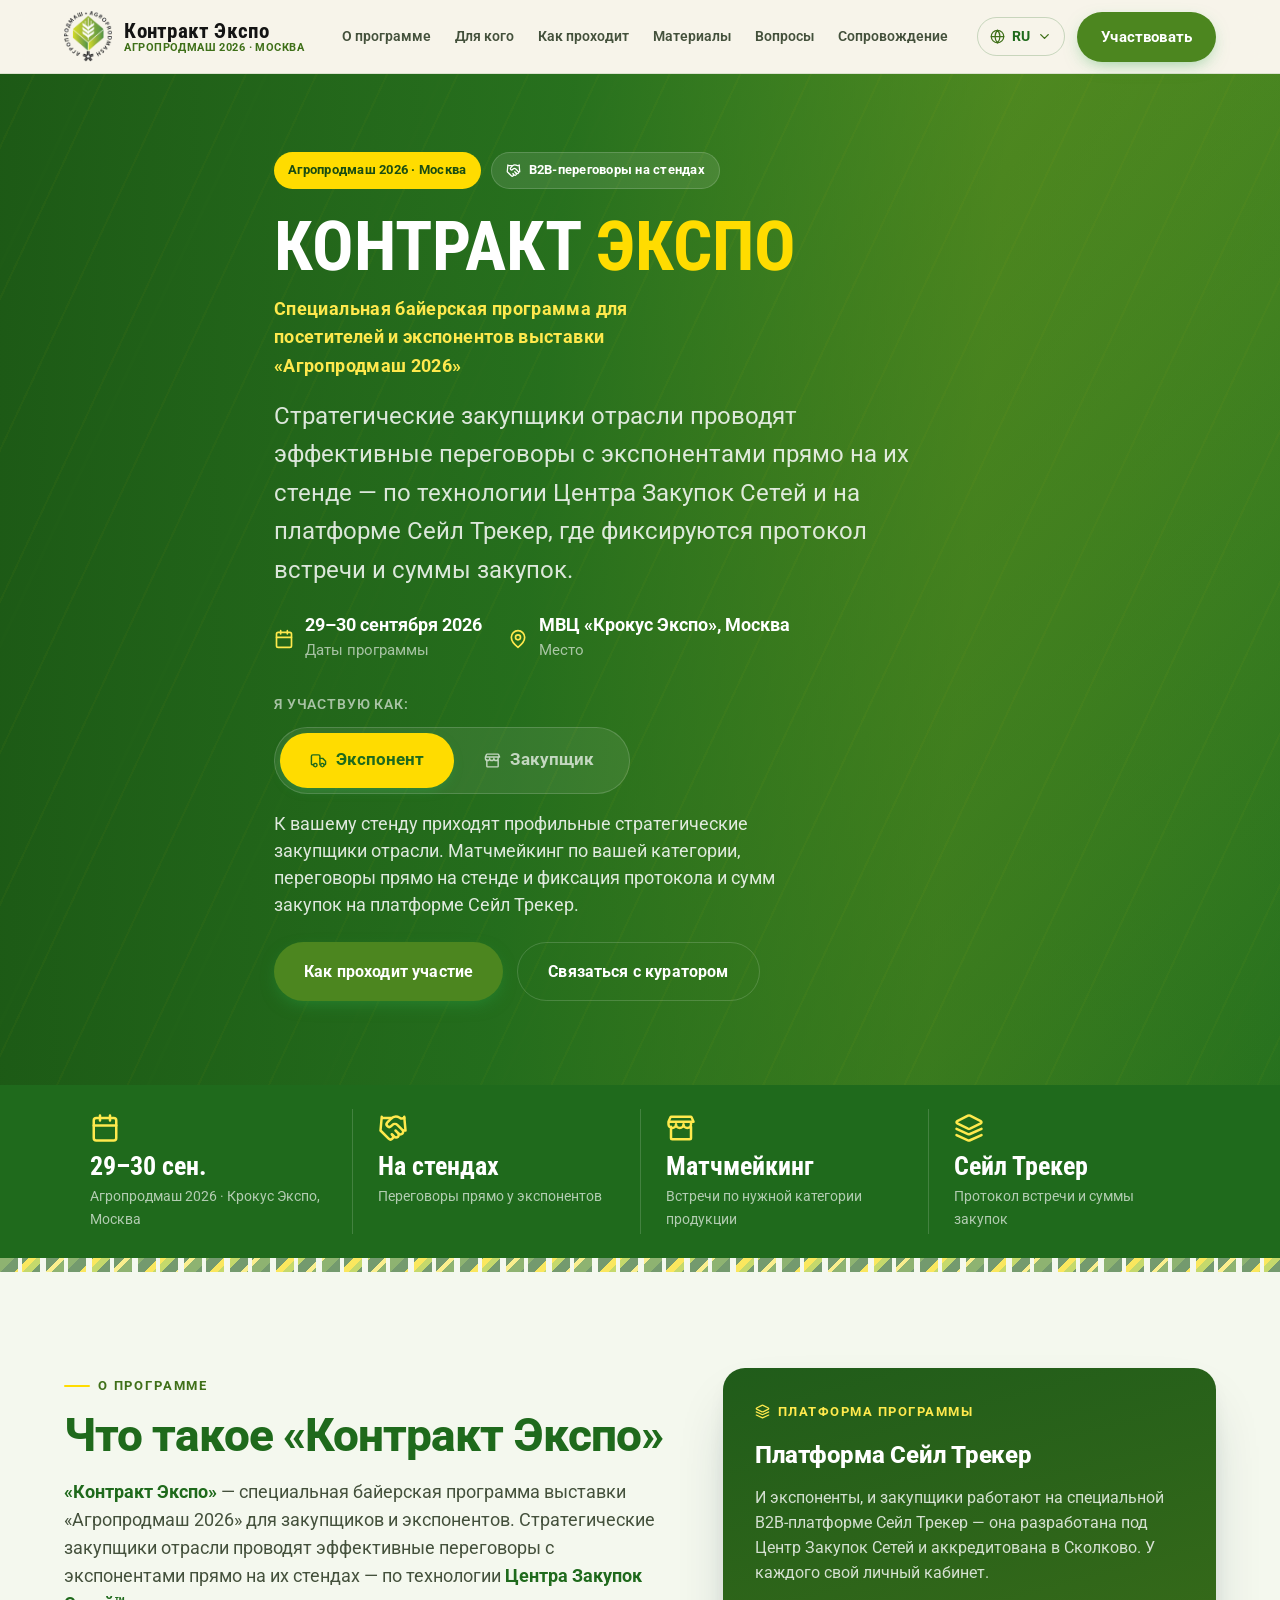
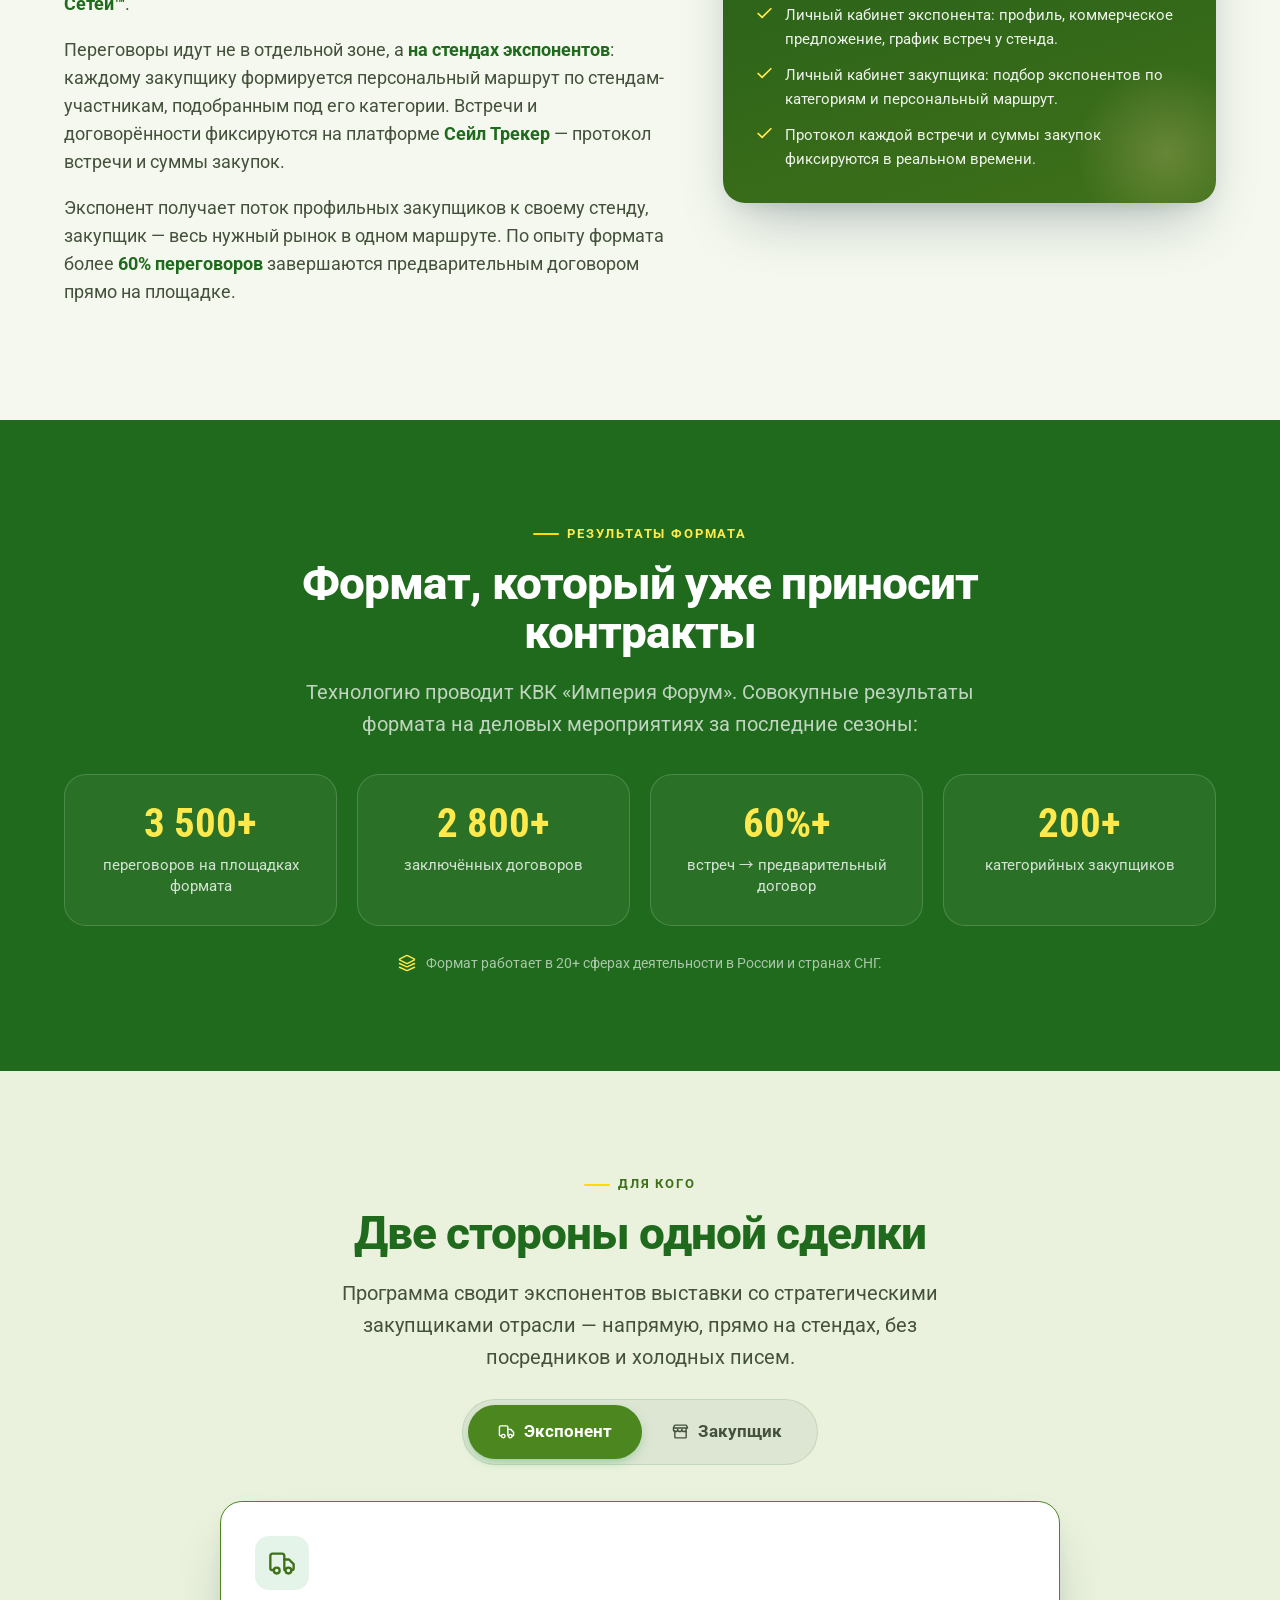
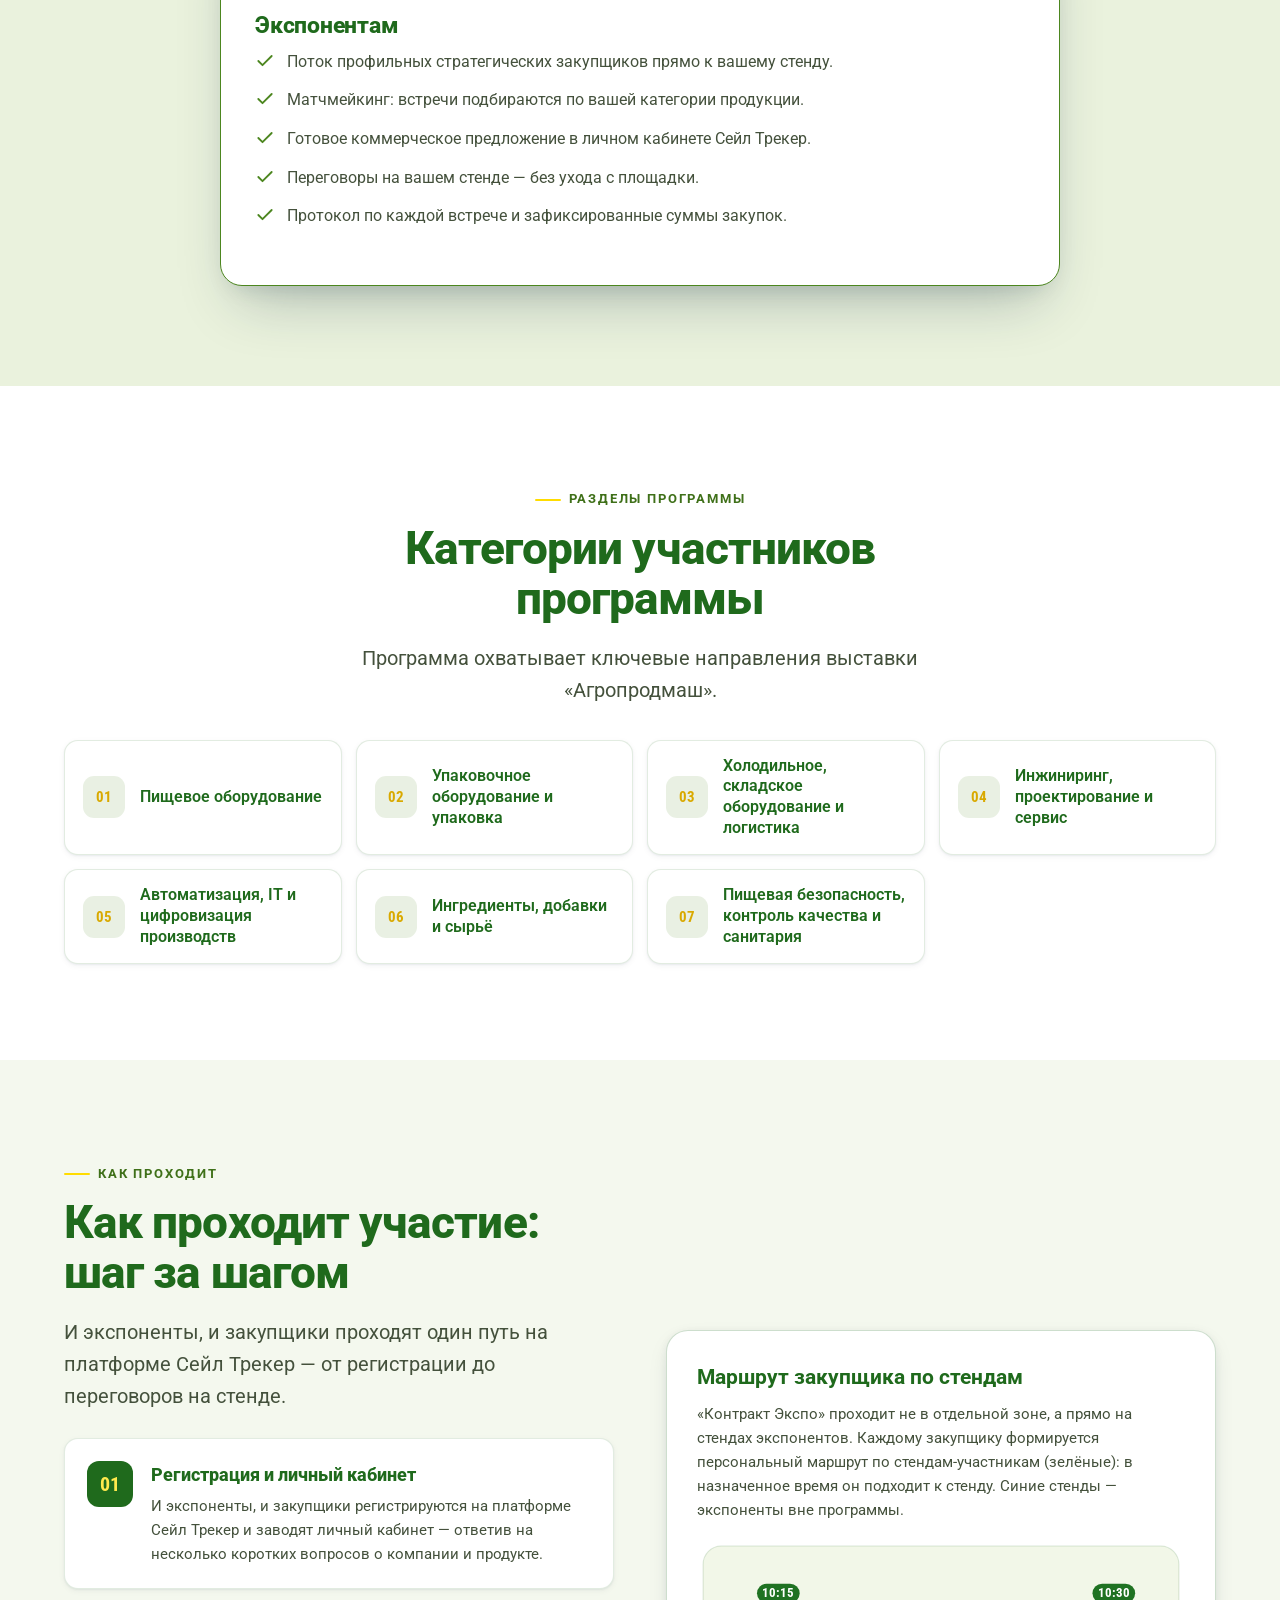
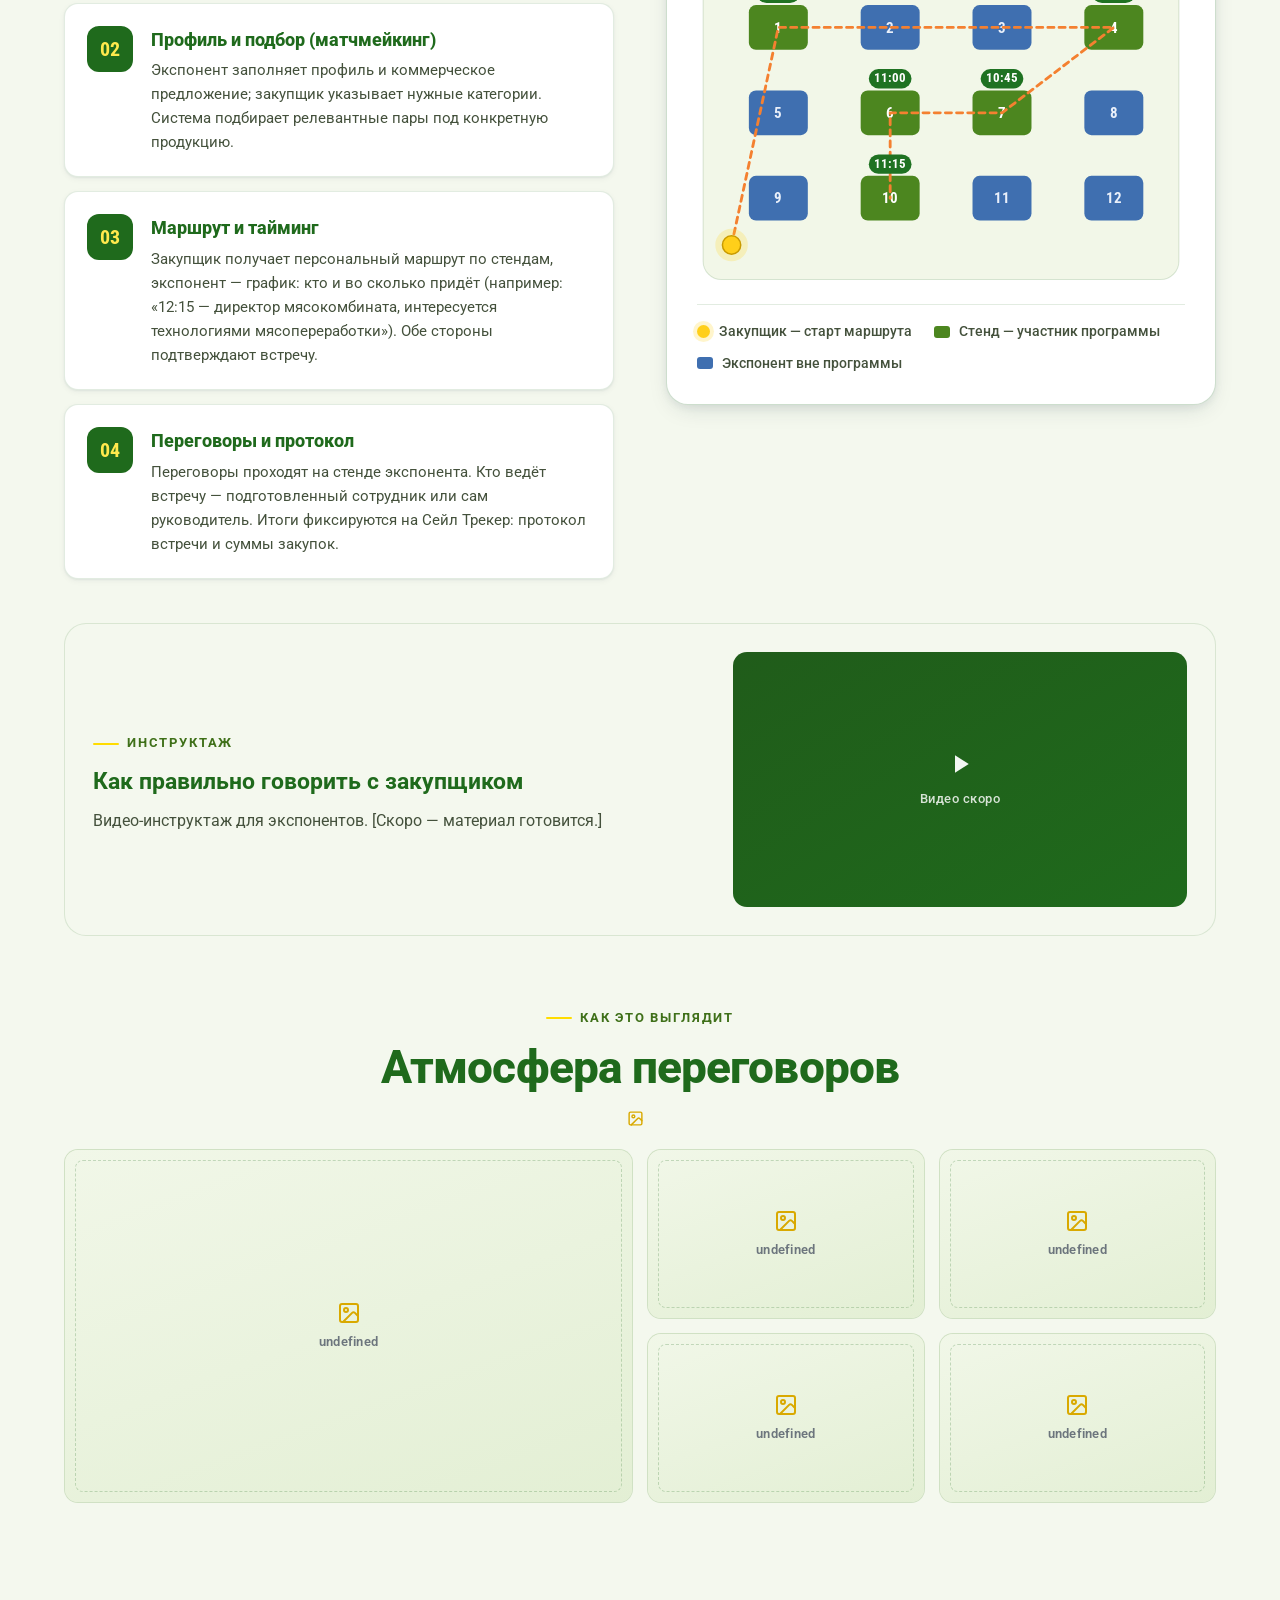
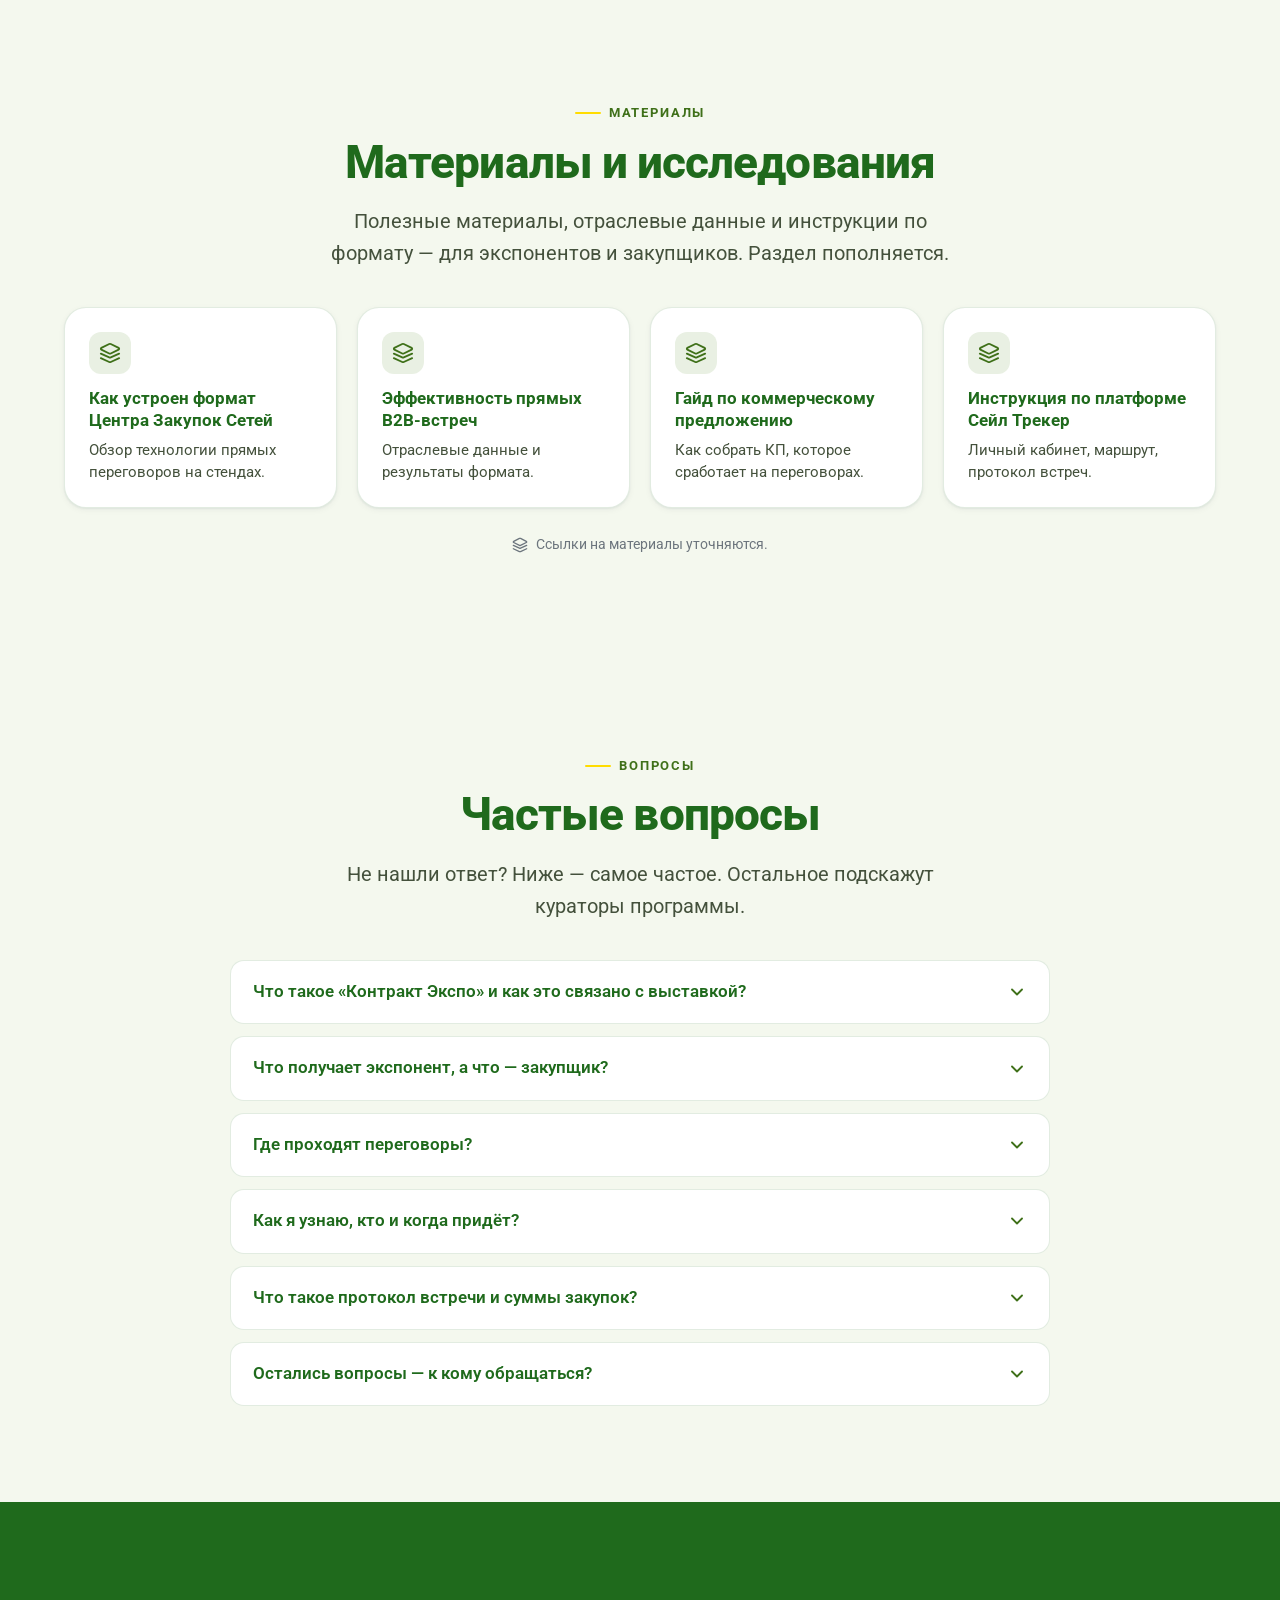
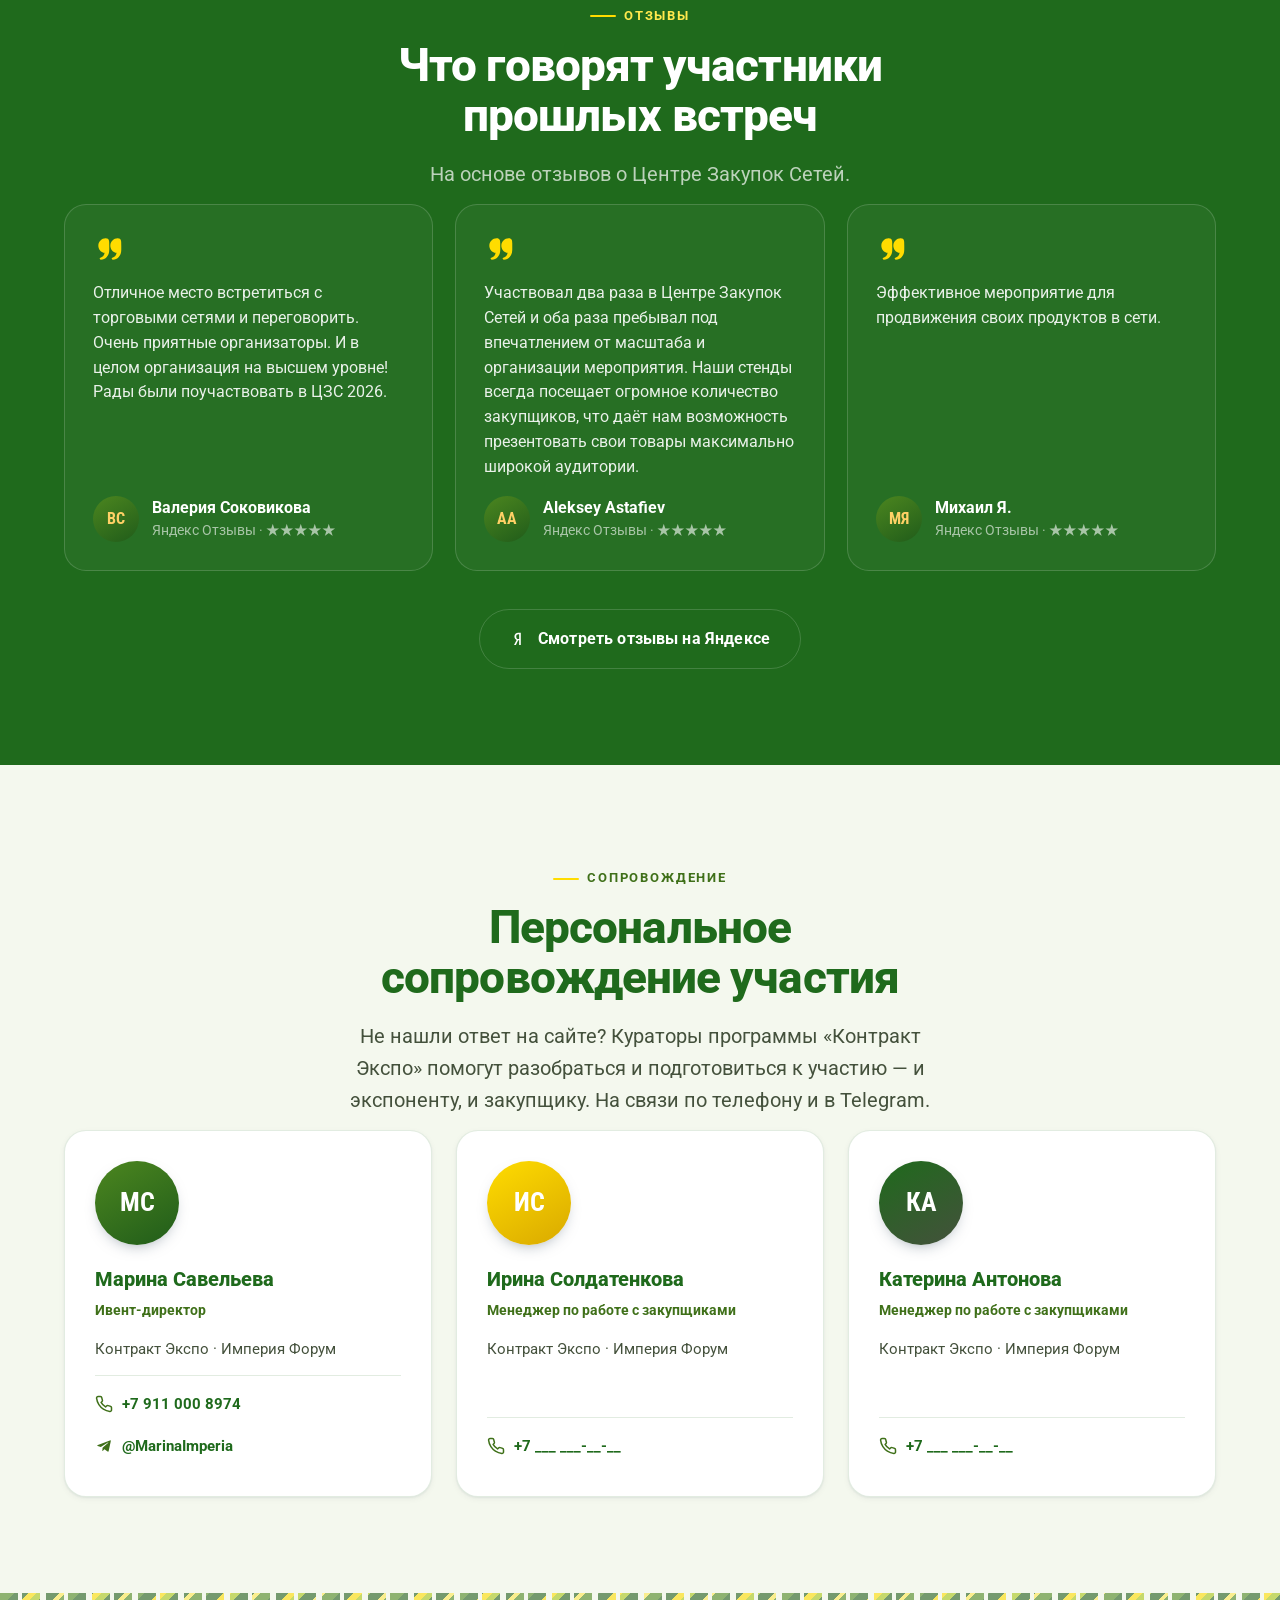
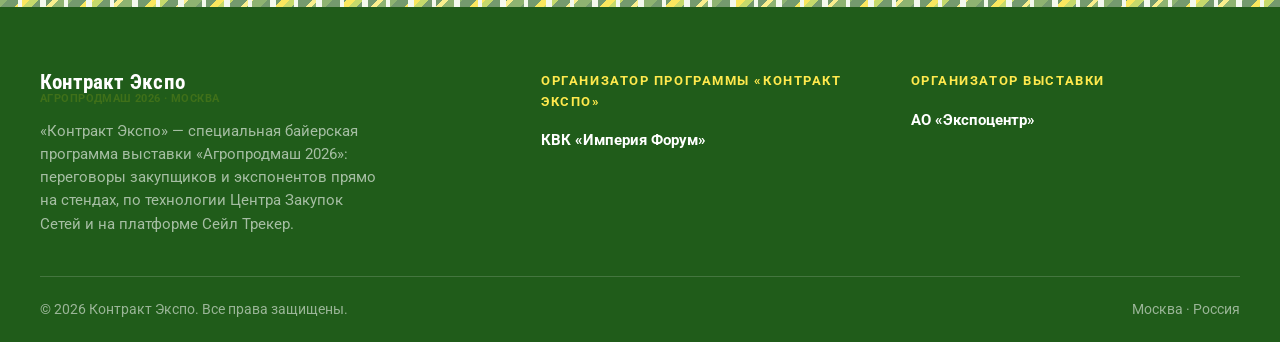
==== commit b91c35ba: "Двусторонняя модель (закупщик + экспонент), платформа Сейл Трекер - Восстановлен тумблер роли Экспон" ====
--- a/index.html
+++ b/index.html
@@ -3,8 +3,8 @@
 <head>
   <meta charset="UTF-8">
   <meta name="viewport" content="width=device-width, initial-scale=1.0">
-  <title data-i18n="meta.title">Контракт Экспо — программа деловых встреч на выставке «Агропродмаш 2026», Москва</title>
-  <meta name="description" data-i18n="hero.slogan" content="Контракт Экспо — программа B2B-встреч между экспонентами выставки «Агропродмаш 2026» и стратегическими заказчиками отрасли. Переговоры о поставках прямо на стендах, Москва, Крокус Экспо.">
+  <title data-i18n="meta.title">Контракт Экспо — программа переговоров закупщиков и экспонентов на выставке «Агропродмаш 2026», Москва</title>
+  <meta name="description" data-i18n="hero.slogan" content="Контракт Экспо — специальная байерская программа выставки «Агропродмаш 2026». Стратегические закупщики отрасли ведут переговоры с экспонентами прямо на стендах по технологии Центра Закупок Сетей и на платформе Сейл Трекер. Москва, Крокус Экспо.">
 
   <!-- Favicon -->
   <link rel="icon" type="image/svg+xml" href="favicon.svg">
@@ -17,8 +17,8 @@
   <!-- Open Graph (превью в Telegram / WhatsApp / соцсетях) -->
   <meta property="og:type" content="website">
   <meta property="og:site_name" content="Контракт Экспо · Агропродмаш 2026">
-  <meta property="og:title" content="Контракт Экспо — программа деловых встреч на выставке «Агропродмаш 2026»">
-  <meta property="og:description" content="Программа B2B-встреч между экспонентами и стратегическими заказчиками отрасли. Переговоры о поставках прямо на стендах. Москва, Крокус Экспо.">
+  <meta property="og:title" content="Контракт Экспо — переговоры закупщиков и экспонентов на «Агропродмаш 2026»">
+  <meta property="og:description" content="Специальная байерская программа выставки: стратегические закупщики ведут переговоры с экспонентами прямо на стендах. Технология Центра Закупок Сетей + платформа Сейл Трекер. Москва, Крокус Экспо.">
   <meta property="og:url" content="https://example.com/">
   <meta property="og:image" content="https://example.com/img/hero.jpg">
   <meta property="og:image:width" content="1280">
@@ -30,7 +30,7 @@
   <!-- Twitter Card -->
   <meta name="twitter:card" content="summary_large_image">
   <meta name="twitter:title" content="Контракт Экспо — Агропродмаш 2026, Москва">
-  <meta name="twitter:description" content="Программа прямых B2B-переговоров пищевой промышленности прямо на стендах выставки. Москва, Крокус Экспо.">
+  <meta name="twitter:description" content="Байерская программа: закупщики и экспоненты ведут переговоры прямо на стендах. Технология ЦЗС + платформа Сейл Трекер. Москва, Крокус Экспо.">
   <meta name="twitter:image" content="https://example.com/img/hero.jpg">
 
   <link rel="preconnect" href="https://fonts.googleapis.com">
@@ -74,8 +74,8 @@
 
     <nav class="nav" aria-label="Основная навигация">
       <a href="#about" data-i18n="nav.about">О программе</a>
-      <a href="#audience" data-i18n="nav.audience">Экспонентам</a>
-      <a href="#how" data-i18n="nav.how">Как участвовать</a>
+      <a href="#audience" data-i18n="nav.audience">Для кого</a>
+      <a href="#how" data-i18n="nav.how">Как проходит</a>
       <a href="#materials" data-i18n="nav.materials">Материалы</a>
       <a href="#faq" data-i18n="nav.faq">Вопросы</a>
       <a href="#contacts" data-i18n="nav.contacts">Сопровождение</a>
@@ -94,7 +94,7 @@
           <button class="lang__opt" data-lang="en" role="menuitem">English <small>EN</small></button>
         </div>
       </div>
-      <a href="#how" class="btn btn--primary" data-i18n="nav.cta">Как участвовать</a>
+      <a href="#how" class="btn btn--primary" data-i18n="nav.cta">Участвовать</a>
       <button class="burger" id="burger" aria-label="Меню"><svg aria-hidden="true"><use href="#i-menu"/></svg></button>
     </div>
   </div>
@@ -110,13 +110,13 @@
     </div>
     <nav>
       <a href="#about" data-close data-i18n="nav.about">О программе</a>
-      <a href="#audience" data-close data-i18n="nav.audience">Экспонентам</a>
-      <a href="#how" data-close data-i18n="nav.how">Как участвовать</a>
+      <a href="#audience" data-close data-i18n="nav.audience">Для кого</a>
+      <a href="#how" data-close data-i18n="nav.how">Как проходит</a>
       <a href="#materials" data-close data-i18n="nav.materials">Материалы</a>
       <a href="#faq" data-close data-i18n="nav.faq">Вопросы</a>
       <a href="#contacts" data-close data-i18n="nav.contacts">Сопровождение</a>
     </nav>
-    <a href="#how" class="btn btn--primary mobile-menu__cta" data-close data-i18n="nav.cta">Как участвовать</a>
+    <a href="#how" class="btn btn--primary mobile-menu__cta" data-close data-i18n="nav.cta">Участвовать</a>
   </div>
 </div>
 
@@ -130,21 +130,31 @@
     <div class="hero__copy">
       <div class="hero__badges reveal">
         <span class="chip chip--gold" data-i18n="hero.badge1">Агропродмаш · Москва</span>
-        <span class="chip chip--glass"><svg aria-hidden="true"><use href="#i-handshake"/></svg><span data-i18n="hero.badge2">B2B Meetings</span></span>
+        <span class="chip chip--glass"><svg aria-hidden="true"><use href="#i-handshake"/></svg><span data-i18n="hero.badge2">B2B-переговоры на стендах</span></span>
       </div>
       <h1 class="reveal" data-d="1"><span data-i18n="hero.title">Контракт</span> <span class="accent" data-i18n="hero.titleAccent">Экспо</span></h1>
-      <p class="hero__decoder reveal" data-d="1" data-i18n="hero.decoder">Программа деловых встреч на выставке «Агропродмаш 2026»</p>
+      <p class="hero__decoder reveal" data-d="1" data-i18n="hero.decoder">Специальная байерская программа для посетителей и экспонентов выставки «Агропродмаш 2026»</p>
       <p class="hero__slogan reveal" data-d="1" data-i18n="hero.slogan">Программа B2B-встреч между экспонентами выставки и стратегическими заказчиками отрасли.</p>
 
       <div class="hero__meta reveal" data-d="2">
         <div class="hero__meta-item">
           <svg aria-hidden="true"><use href="#i-calendar"/></svg>
-          <div><b data-i18n="hero.dateVal">[даты уточняются]</b><span data-i18n="hero.dateLabel">Дата</span></div>
+          <div><b data-i18n="hero.dateVal">29–30 сентября 2026</b><span data-i18n="hero.dateLabel">Даты программы</span></div>
         </div>
         <div class="hero__meta-item">
           <svg aria-hidden="true"><use href="#i-pin"/></svg>
           <div><b data-i18n="hero.placeVal">МВЦ «Крокус Экспо», Москва</b><span data-i18n="hero.placeLabel">Место</span></div>
         </div>
+      </div>
+
+      <div class="hero__role reveal" data-d="2">
+        <div class="hero__role-label" data-i18n="hero.roleLabel">Я участвую как:</div>
+        <div class="role-toggle role-toggle--onDark" id="roleToggle" role="group" aria-label="Роль">
+          <span class="role-toggle__pill" id="rolePill"></span>
+          <button class="role-toggle__btn" data-role="supplier" aria-pressed="true"><svg aria-hidden="true"><use href="#i-truck"/></svg><span data-i18n="hero.roleSupplier">Экспонент</span></button>
+          <button class="role-toggle__btn" data-role="buyer" aria-pressed="false"><svg aria-hidden="true"><use href="#i-store"/></svg><span data-i18n="hero.roleBuyer">Закупщик</span></button>
+        </div>
+        <p class="hero__role-hint" id="roleHint" data-i18n="hero.hintSupplier"></p>
       </div>
 
       <div class="hero__cta reveal" data-d="3">
@@ -205,16 +215,28 @@
 <section class="section audience" id="audience">
   <div class="container">
     <div class="audience__head reveal">
-      <span class="eyebrow" style="display:inline-flex" data-i18n="aud.eyebrow">Экспонентам</span>
-      <h2 class="section-title" data-i18n="aud.title">Что получает экспонент</h2>
+      <span class="eyebrow" style="display:inline-flex" data-i18n="aud.eyebrow">Для кого</span>
+      <h2 class="section-title" data-i18n="aud.title">Две стороны одной сделки</h2>
       <p class="section-lead" data-i18n="aud.lead"></p>
     </div>
-
-    <div class="aud-grid aud-grid--single">
+    <div class="audience__toggle reveal" data-d="1">
+      <div class="role-toggle" id="roleToggle2" role="group" aria-label="Роль">
+        <span class="role-toggle__pill" id="rolePill2"></span>
+        <button class="role-toggle__btn" data-role="supplier" aria-pressed="true"><svg aria-hidden="true"><use href="#i-truck"/></svg><span data-i18n="hero.roleSupplier">Экспонент</span></button>
+        <button class="role-toggle__btn" data-role="buyer" aria-pressed="false"><svg aria-hidden="true"><use href="#i-store"/></svg><span data-i18n="hero.roleBuyer">Закупщик</span></button>
+      </div>
+    </div>
+
+    <div class="aud-grid" id="audGrid" data-active="supplier">
       <article class="aud-card aud-card--supplier reveal">
         <div class="aud-card__icon"><svg aria-hidden="true"><use href="#i-truck"/></svg></div>
-        <h3 data-i18n="aud.supplier.title">Вы получаете</h3>
+        <h3 data-i18n="aud.supplier.title">Экспонентам</h3>
         <ul id="supplierList"></ul>
+      </article>
+      <article class="aud-card aud-card--buyer reveal" data-d="1">
+        <div class="aud-card__icon"><svg aria-hidden="true"><use href="#i-store"/></svg></div>
+        <h3 data-i18n="aud.buyer.title">Закупщикам</h3>
+        <ul id="buyerList"></ul>
       </article>
     </div>
   </div>
@@ -237,7 +259,7 @@
   <div class="container">
     <div class="how__grid">
       <div class="reveal">
-        <span class="eyebrow" data-i18n="how.eyebrow">Как участвовать</span>
+        <span class="eyebrow" data-i18n="how.eyebrow">Как проходит</span>
         <h2 class="section-title" data-i18n="how.title">Как проходит участие: шаг за шагом</h2>
         <p class="section-lead" style="margin-bottom:26px" data-i18n="how.lead"></p>
         <div class="steps" id="stepsList"></div>
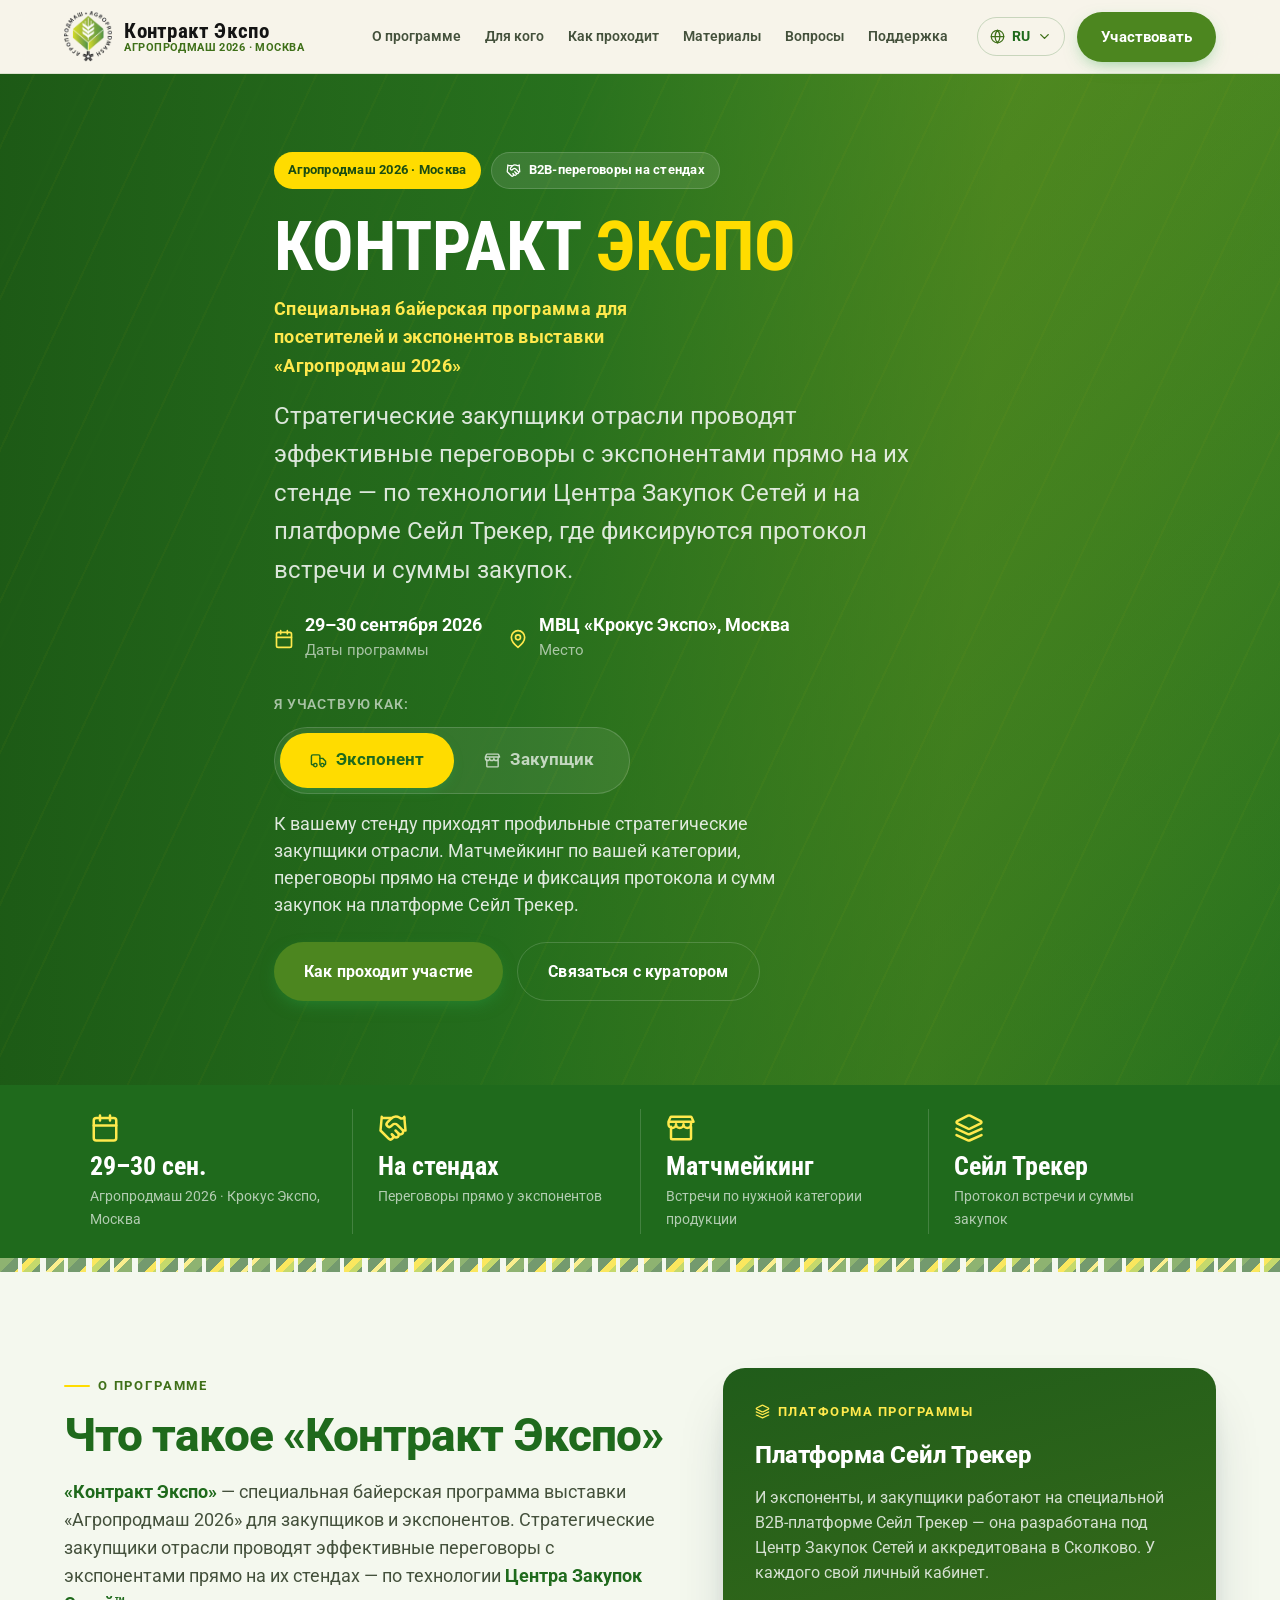
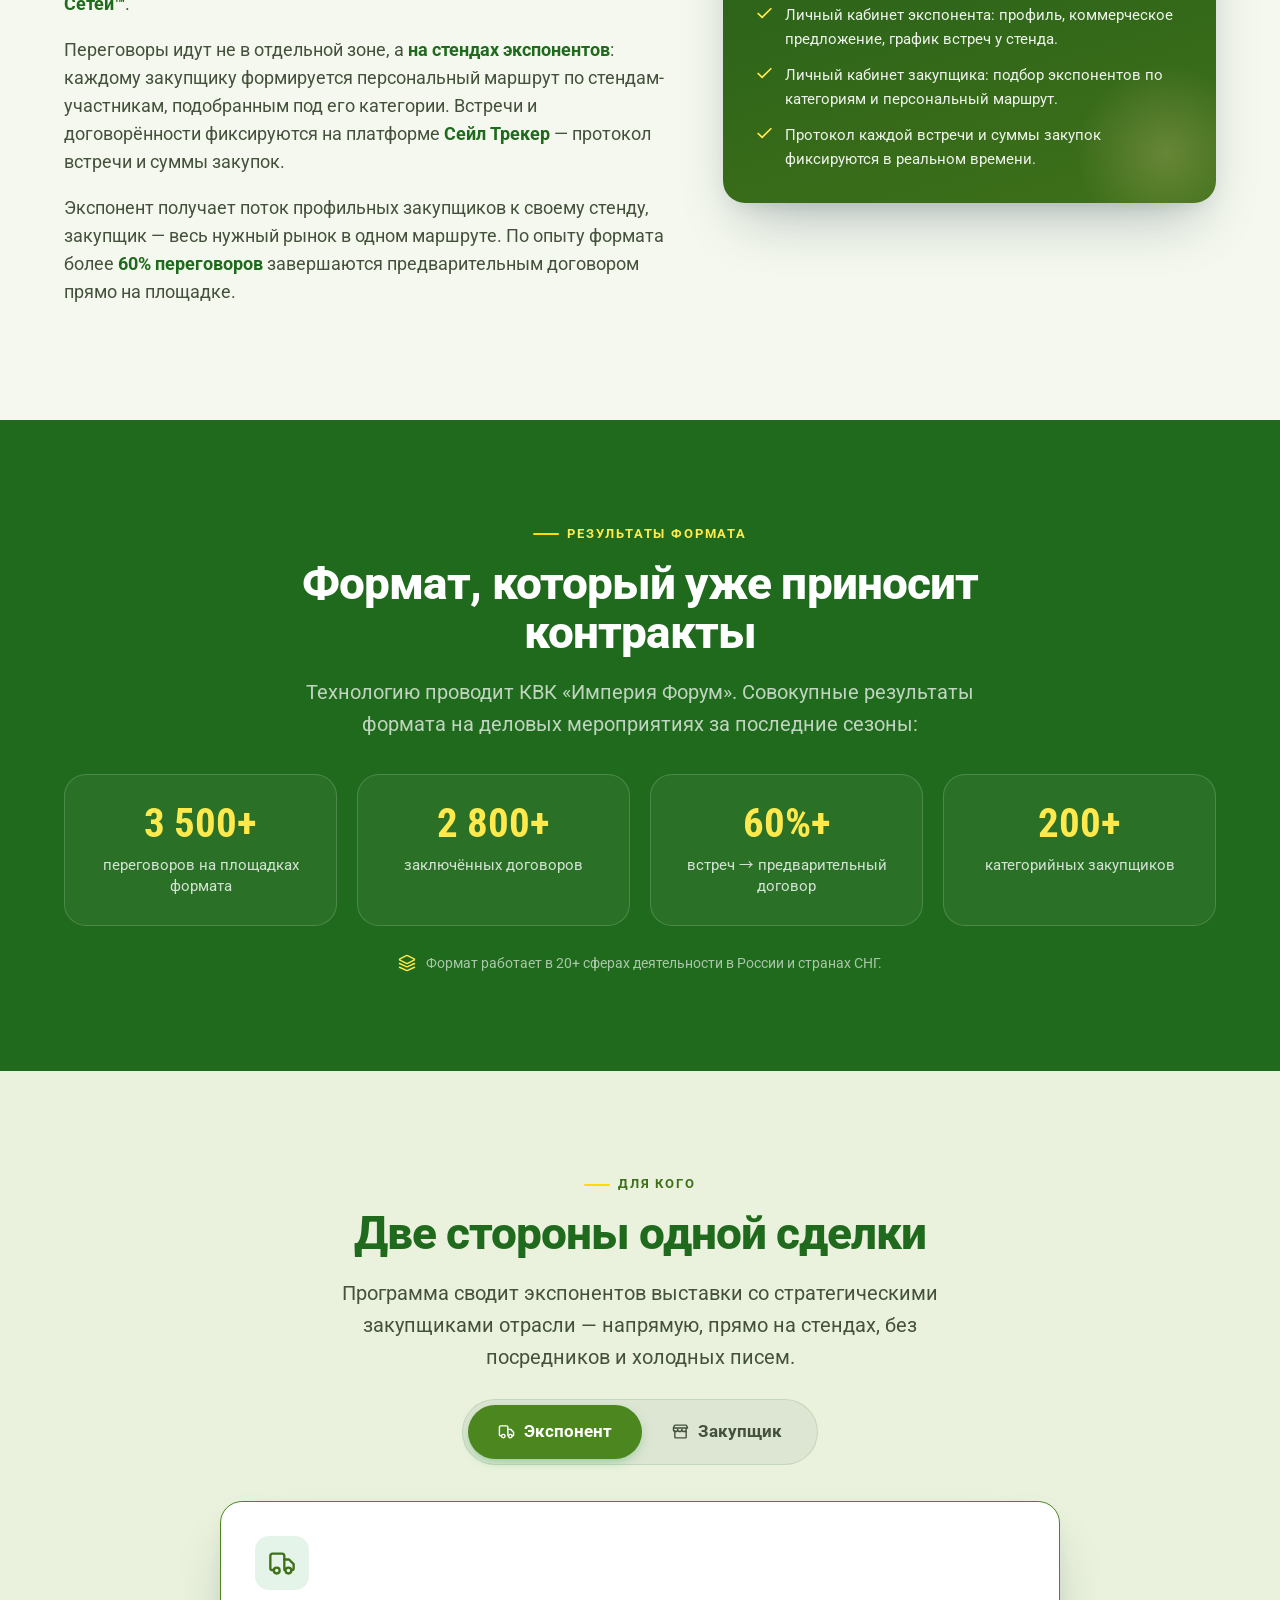
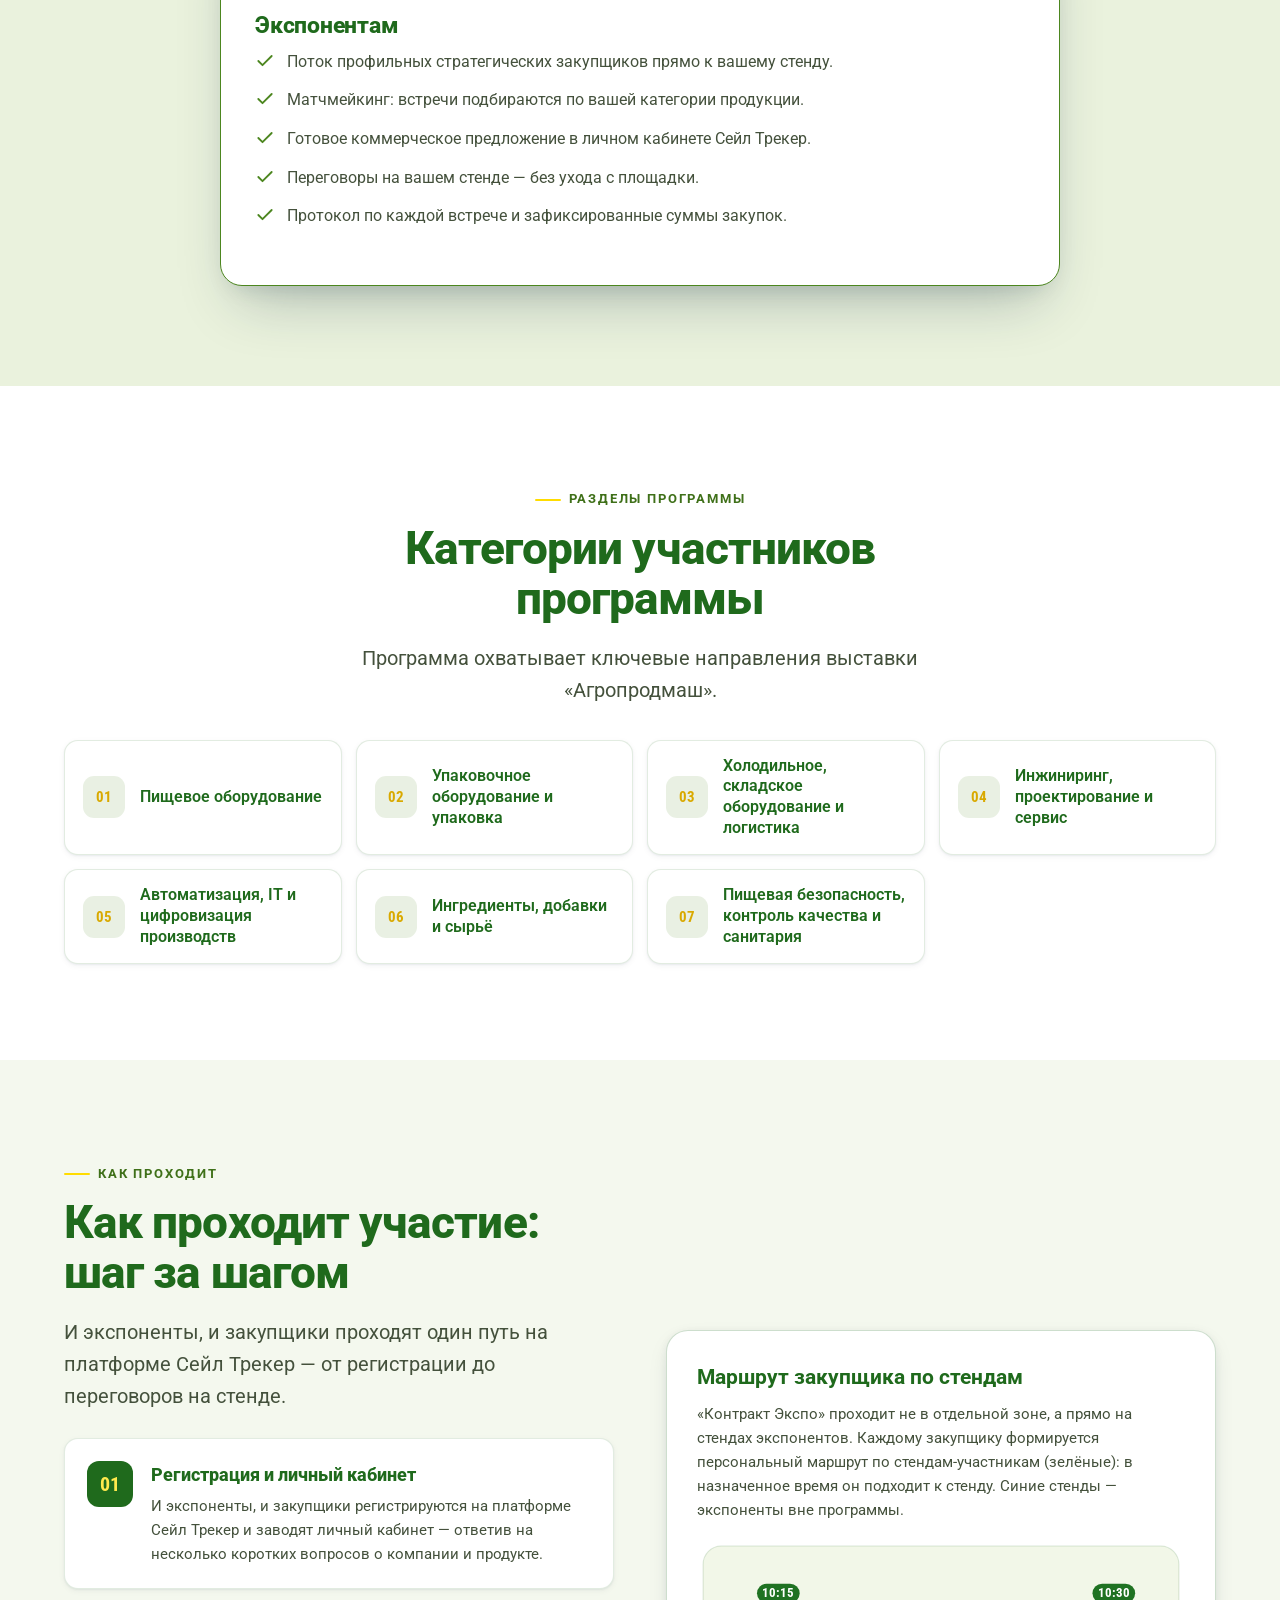
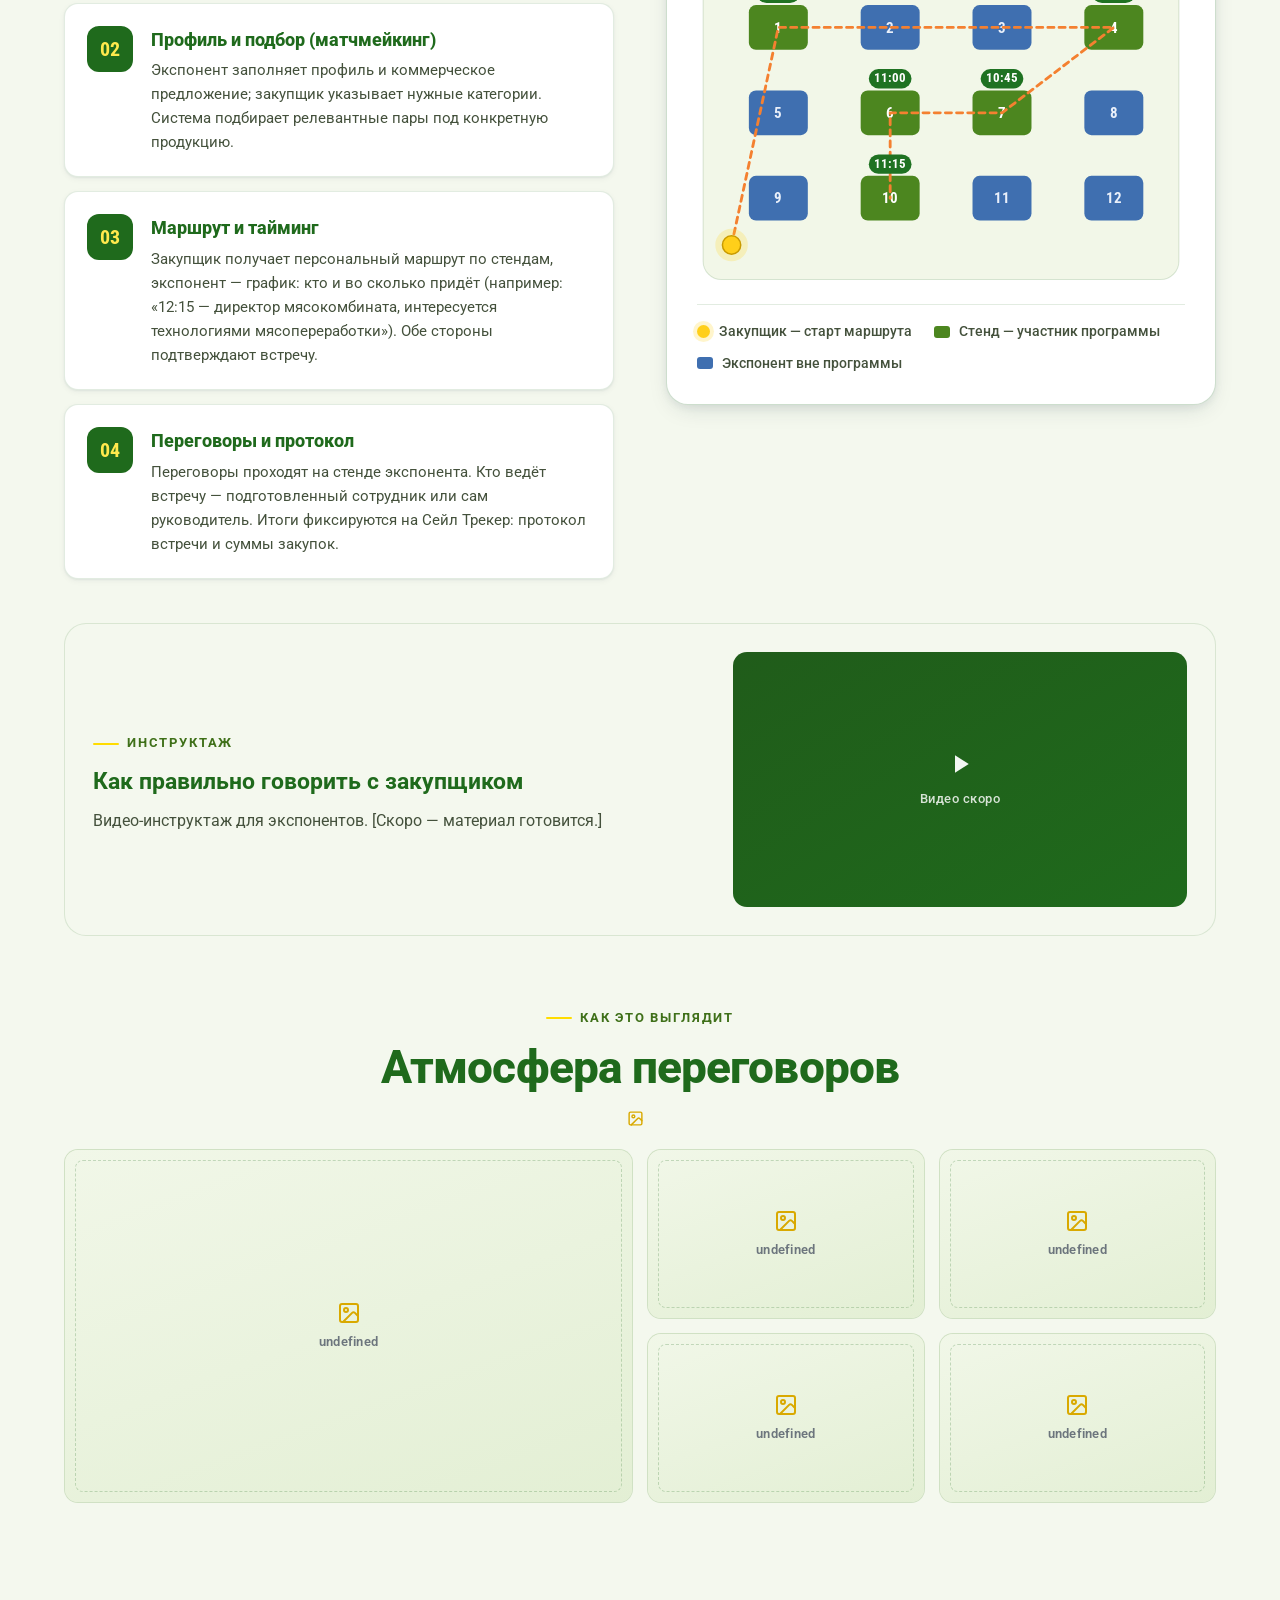
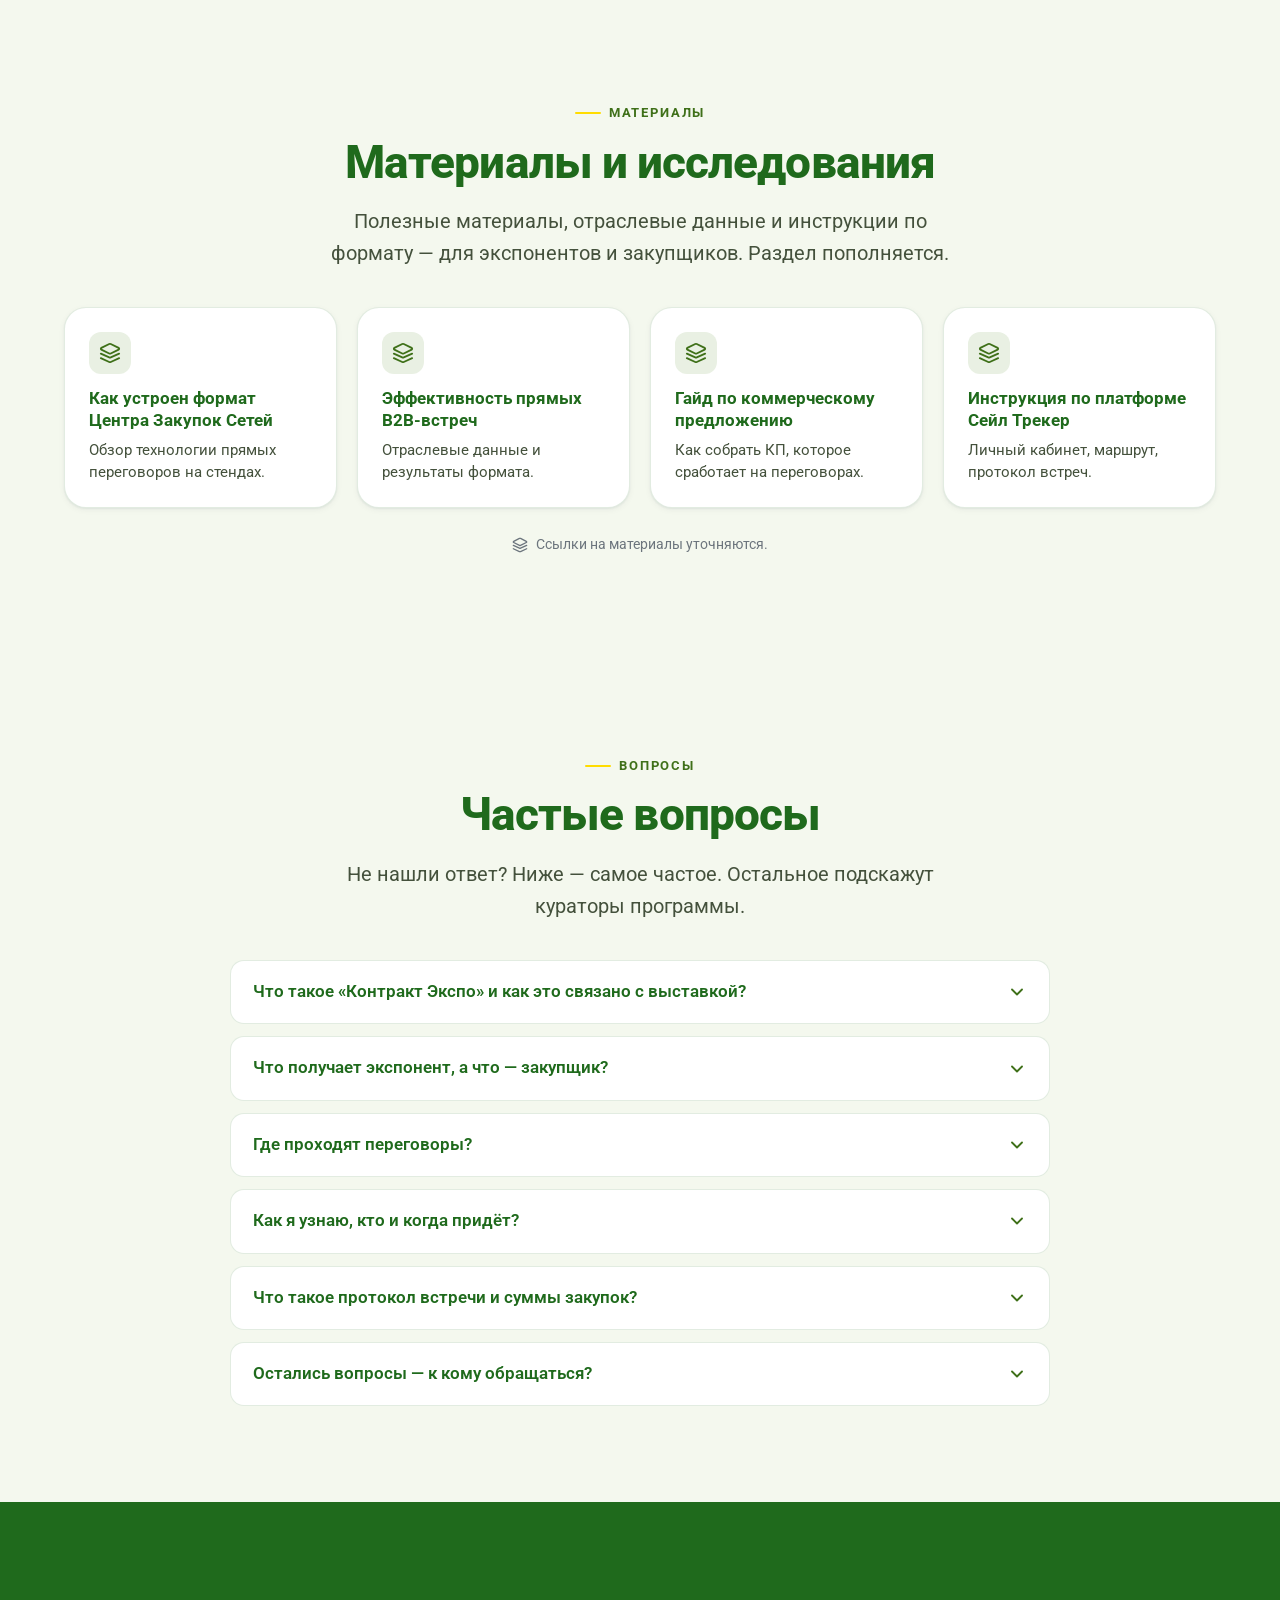
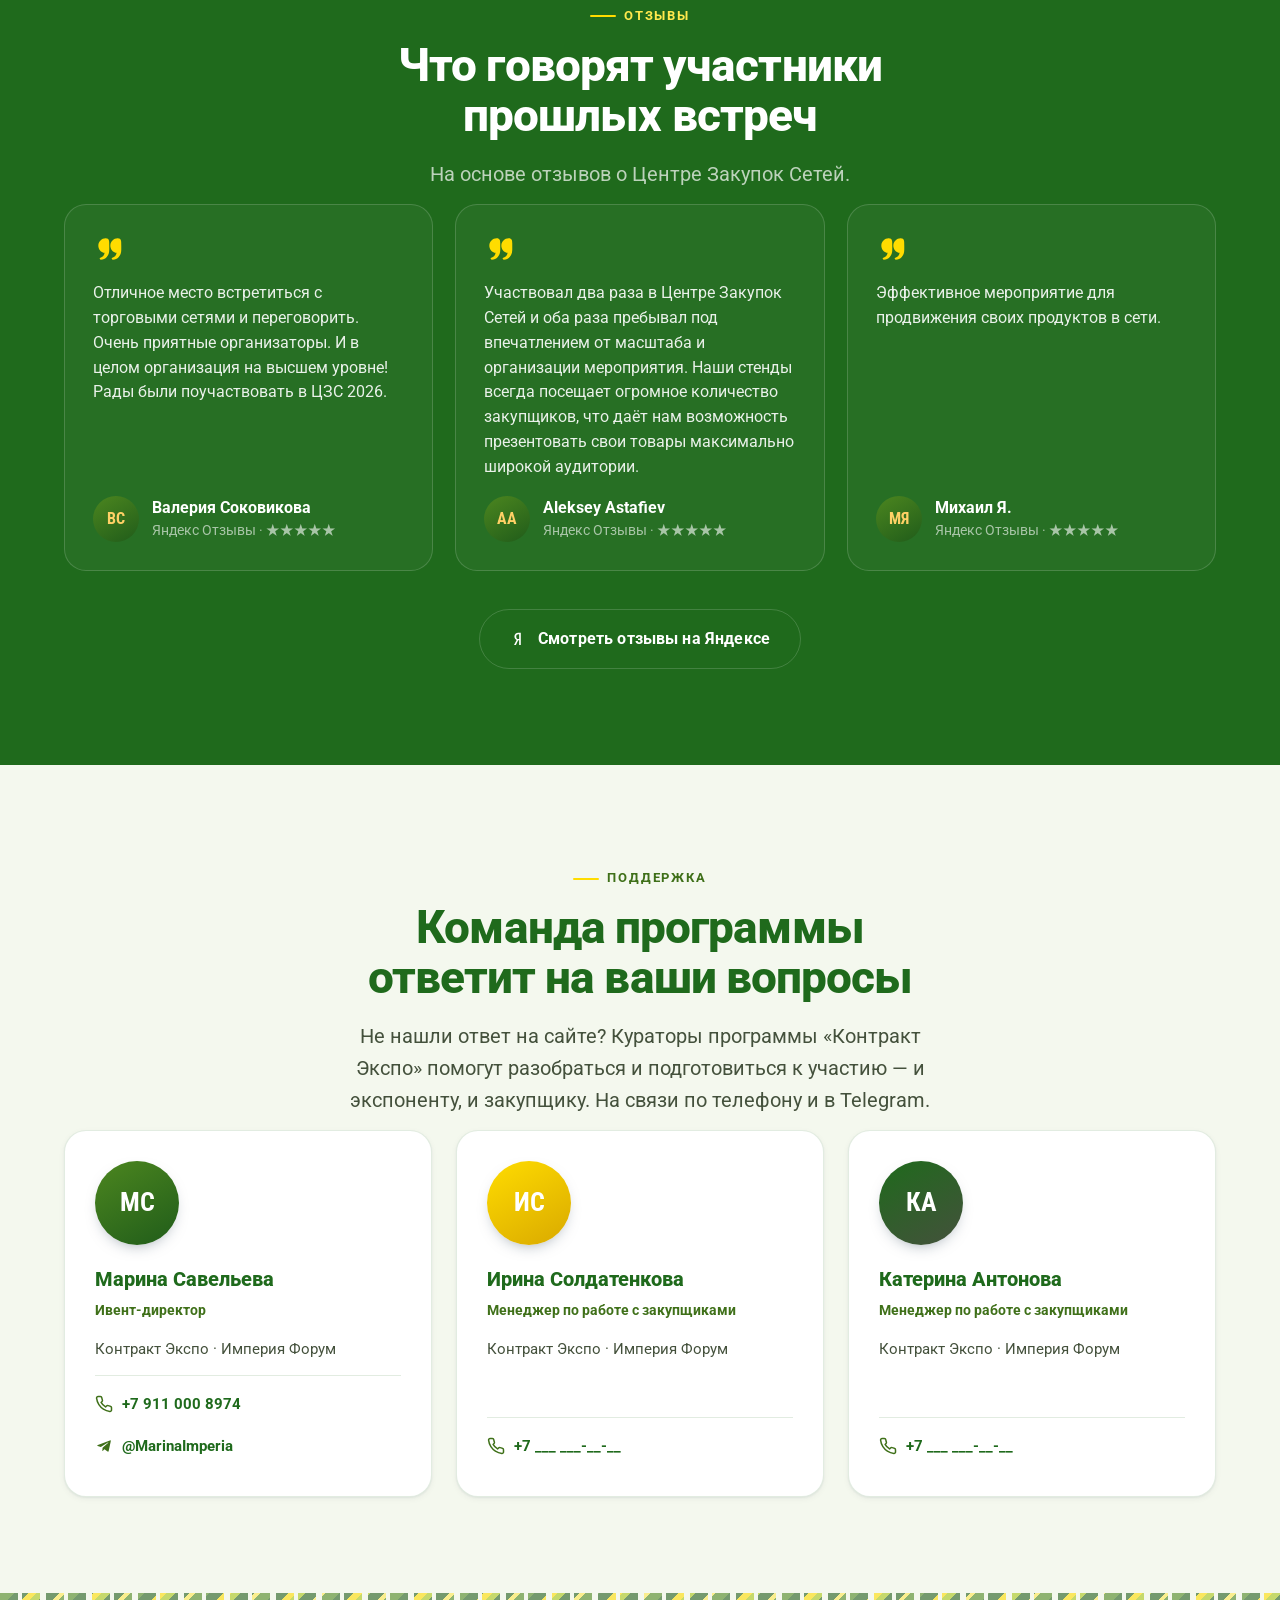
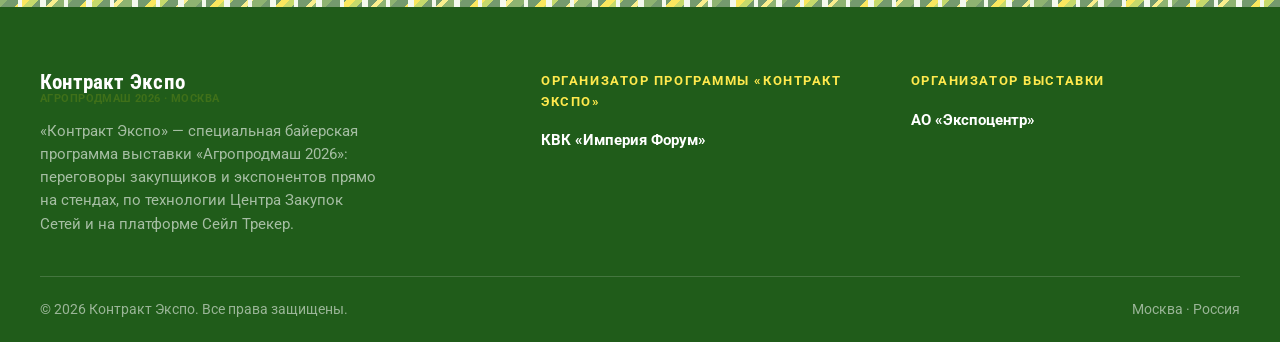
==== commit c59bbe46: "Раздел «Сопровождение» → «Поддержка» (все 3 языка); «Что такое» сохранено Co-Authored-By: Claude Opu" ====
--- a/index.html
+++ b/index.html
@@ -78,7 +78,7 @@
       <a href="#how" data-i18n="nav.how">Как проходит</a>
       <a href="#materials" data-i18n="nav.materials">Материалы</a>
       <a href="#faq" data-i18n="nav.faq">Вопросы</a>
-      <a href="#contacts" data-i18n="nav.contacts">Сопровождение</a>
+      <a href="#contacts" data-i18n="nav.contacts">Поддержка</a>
     </nav>
 
     <div class="header-tools">
@@ -114,7 +114,7 @@
       <a href="#how" data-close data-i18n="nav.how">Как проходит</a>
       <a href="#materials" data-close data-i18n="nav.materials">Материалы</a>
       <a href="#faq" data-close data-i18n="nav.faq">Вопросы</a>
-      <a href="#contacts" data-close data-i18n="nav.contacts">Сопровождение</a>
+      <a href="#contacts" data-close data-i18n="nav.contacts">Поддержка</a>
     </nav>
     <a href="#how" class="btn btn--primary mobile-menu__cta" data-close data-i18n="nav.cta">Участвовать</a>
   </div>
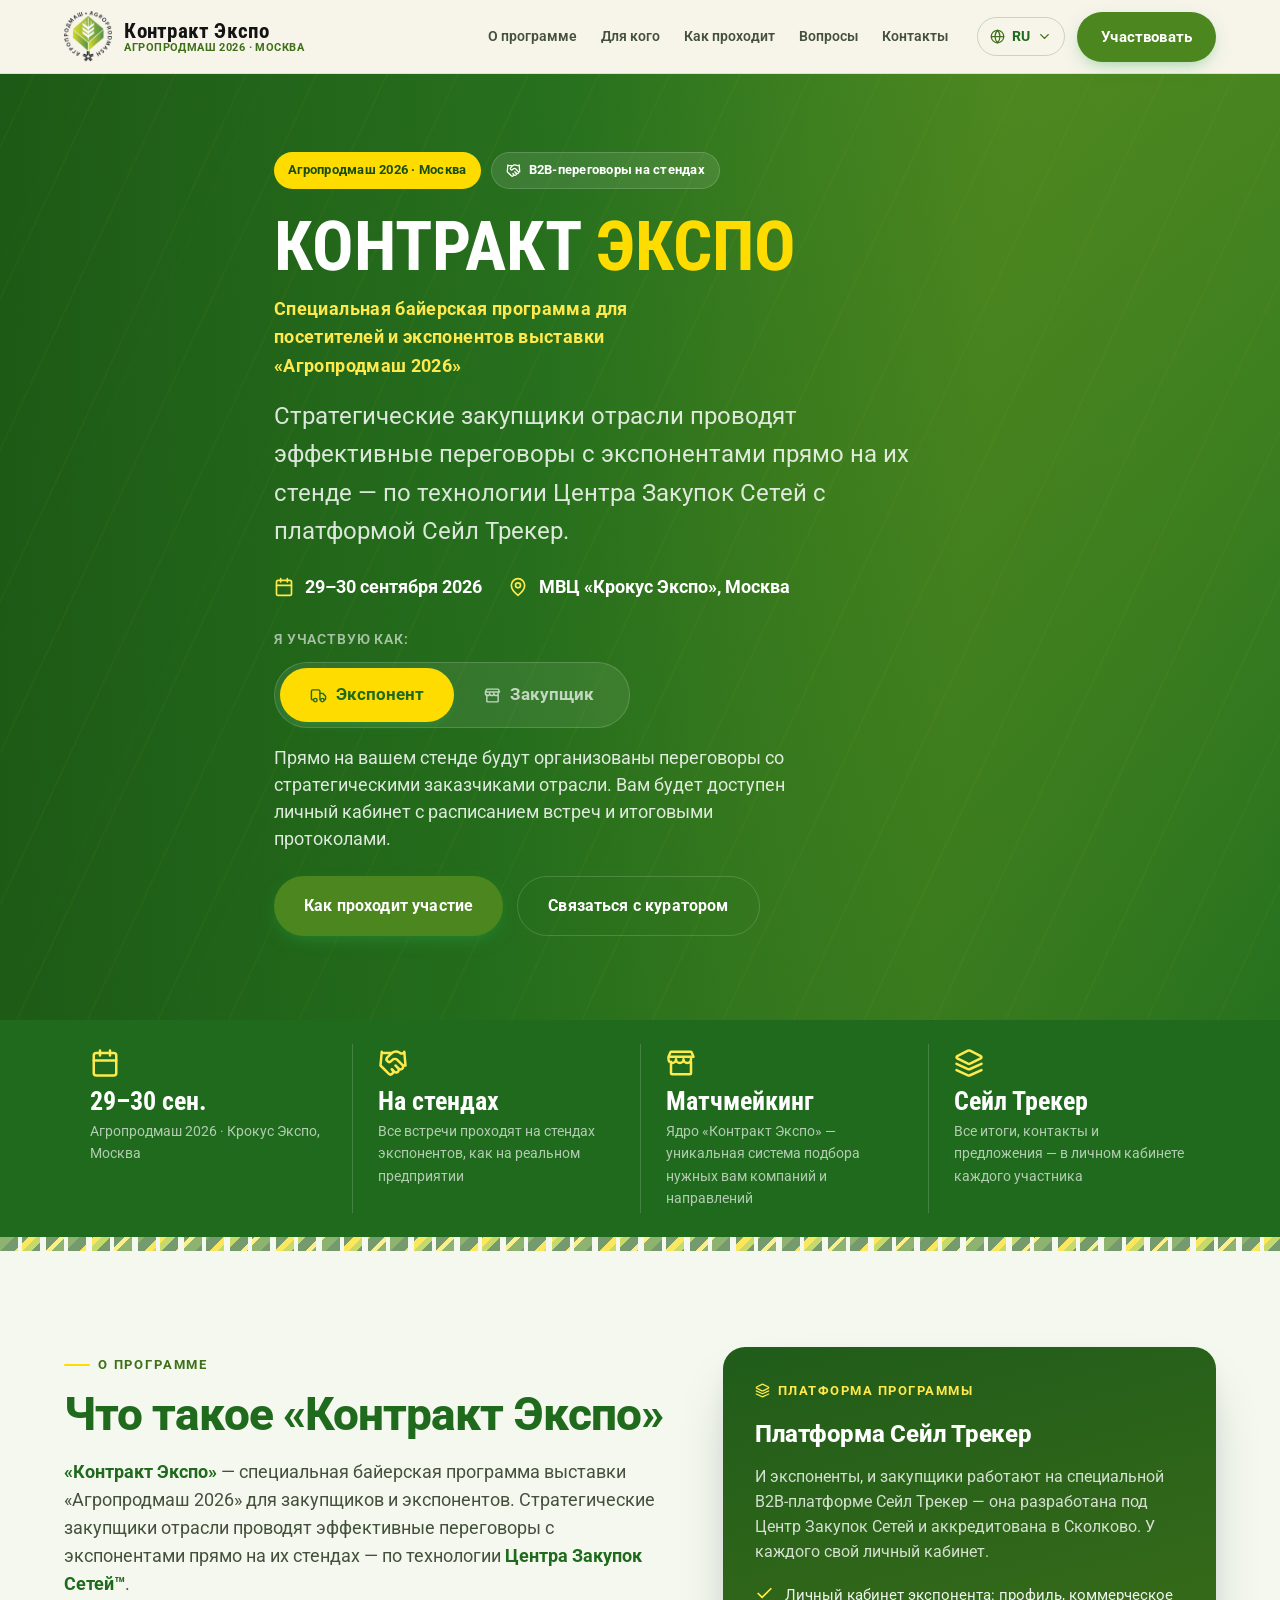
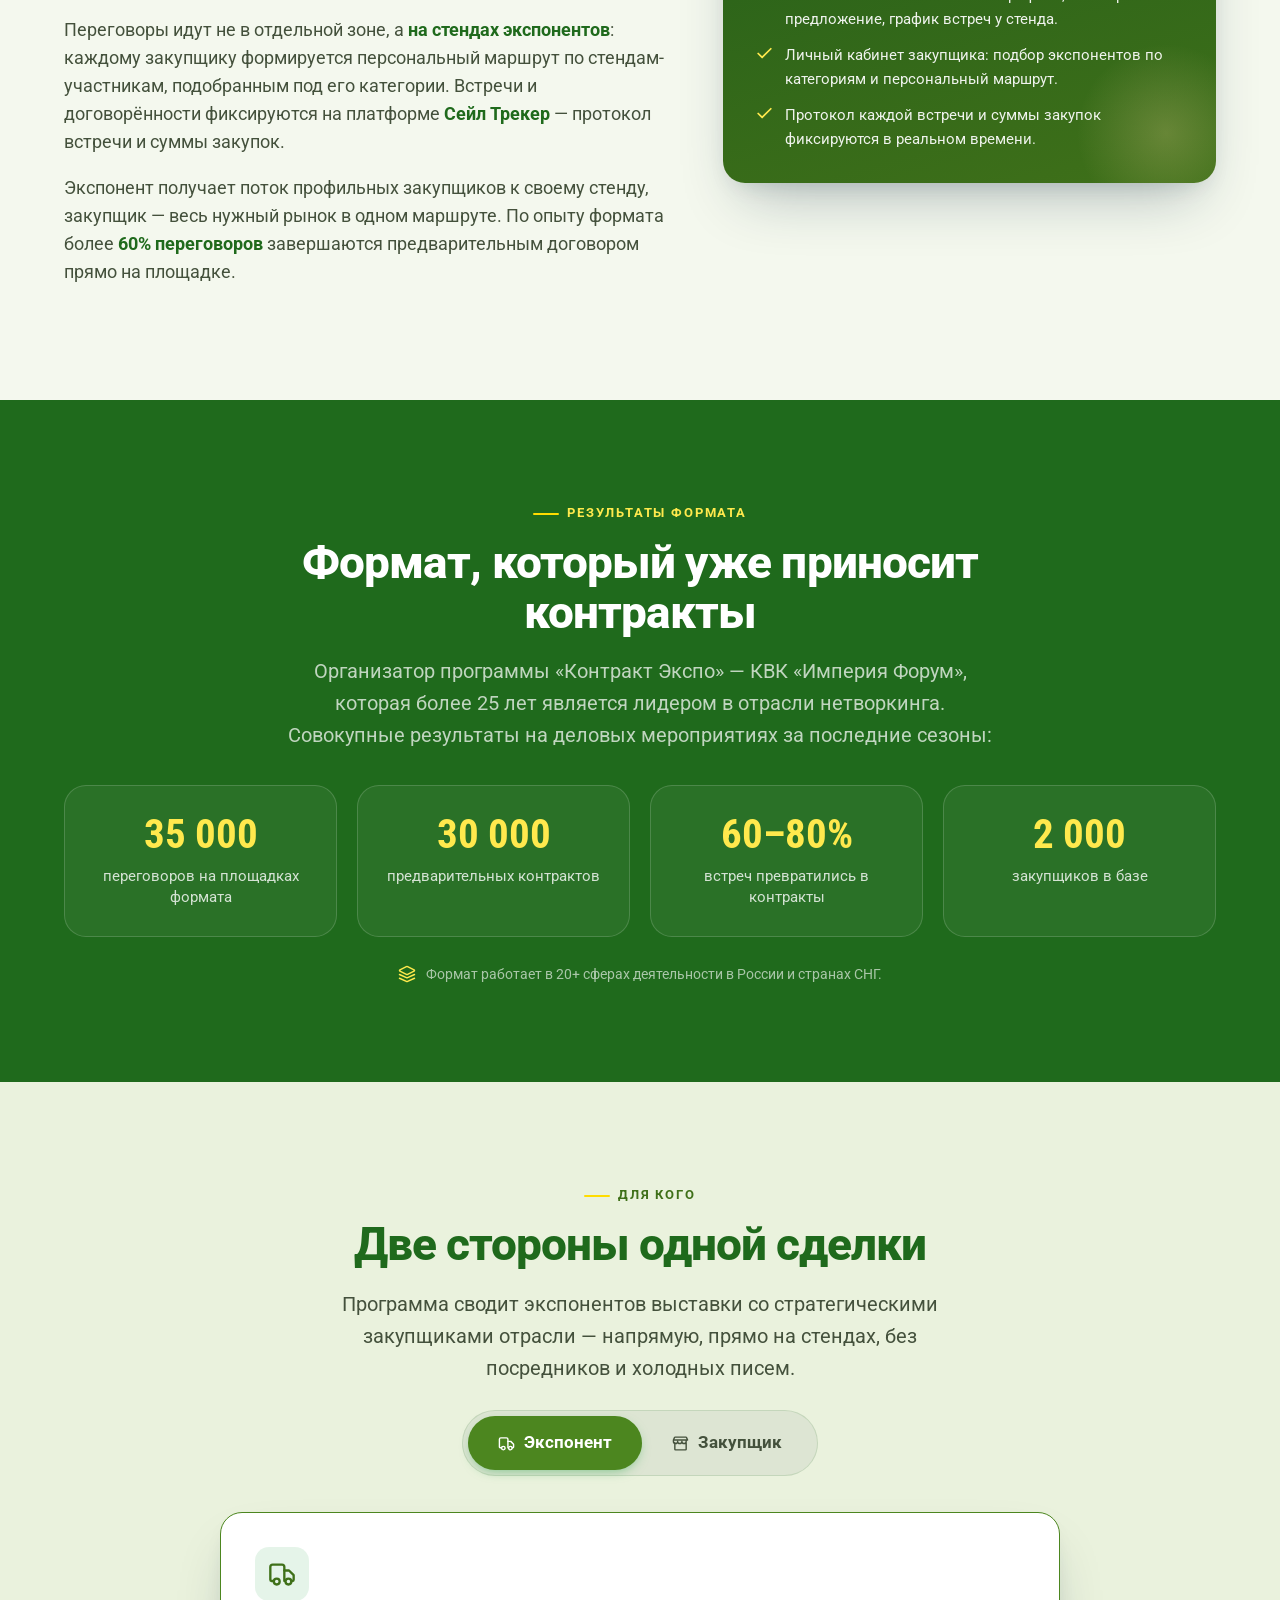
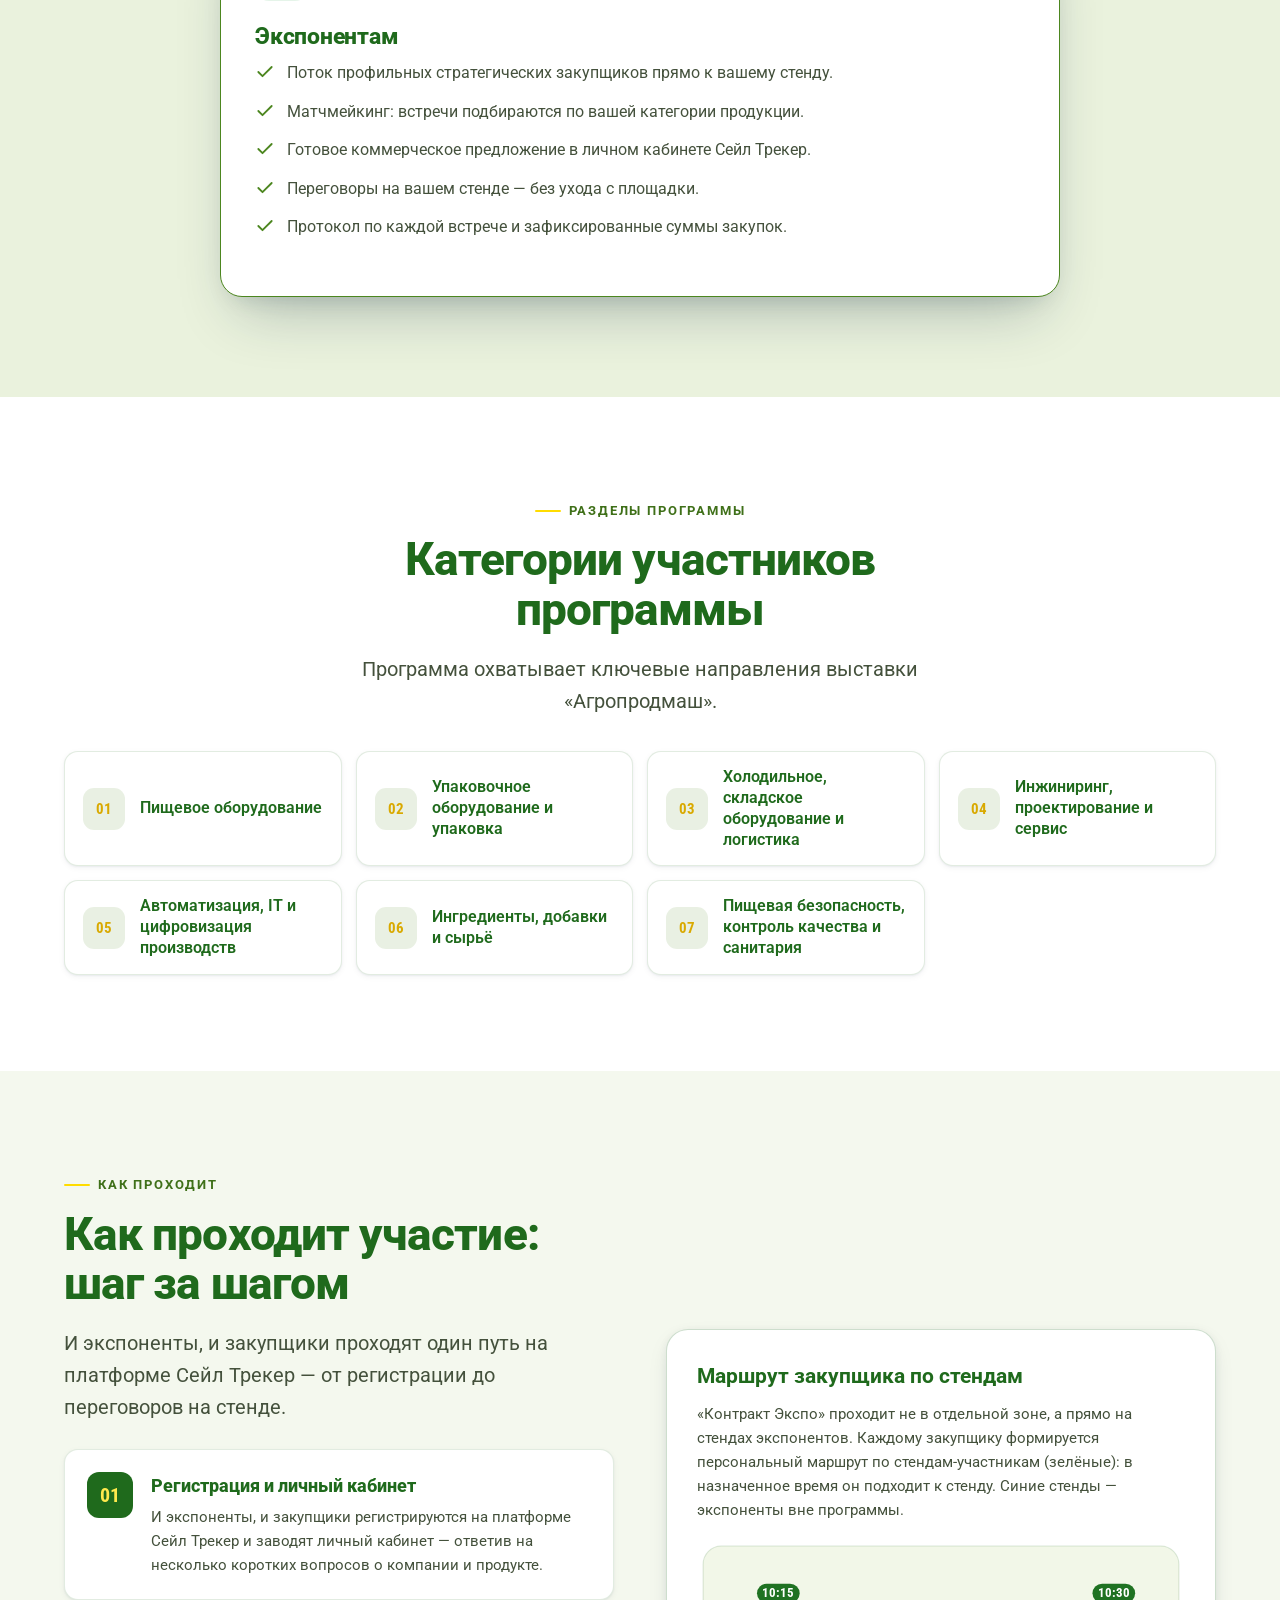
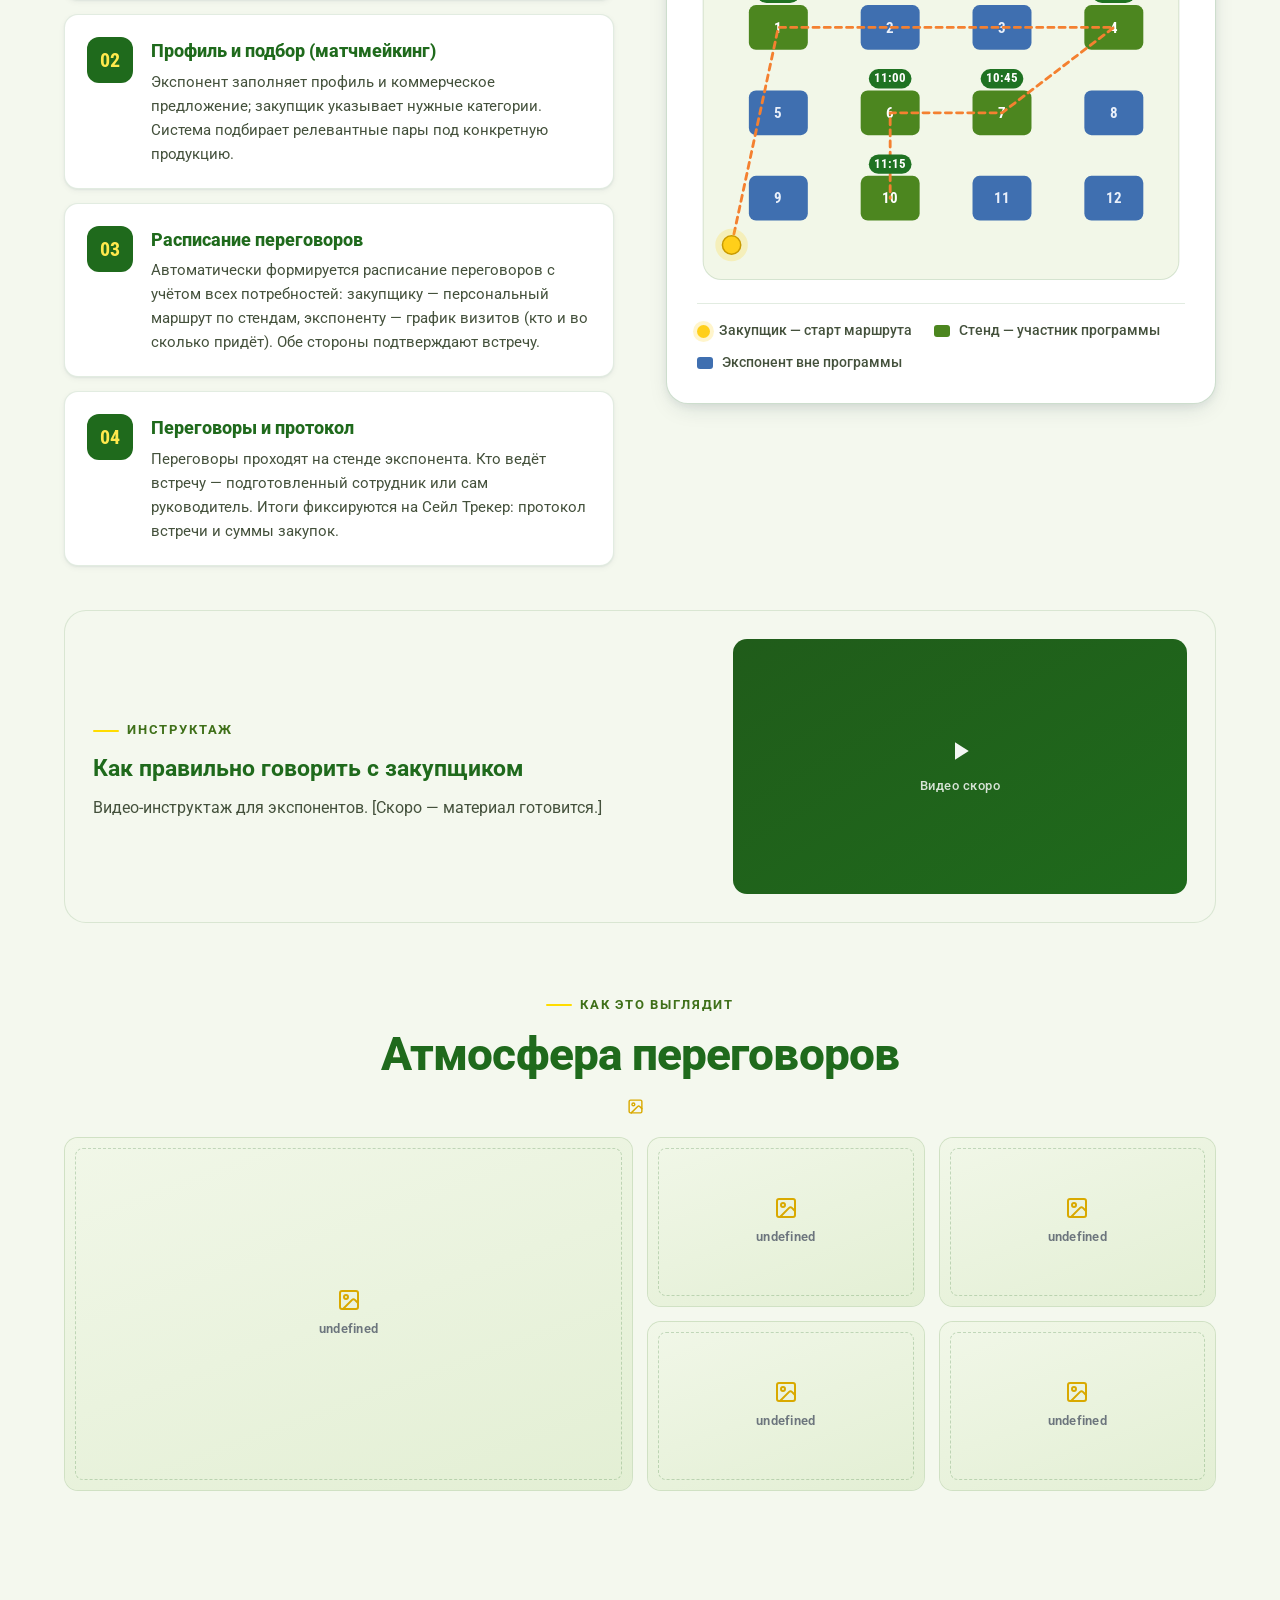
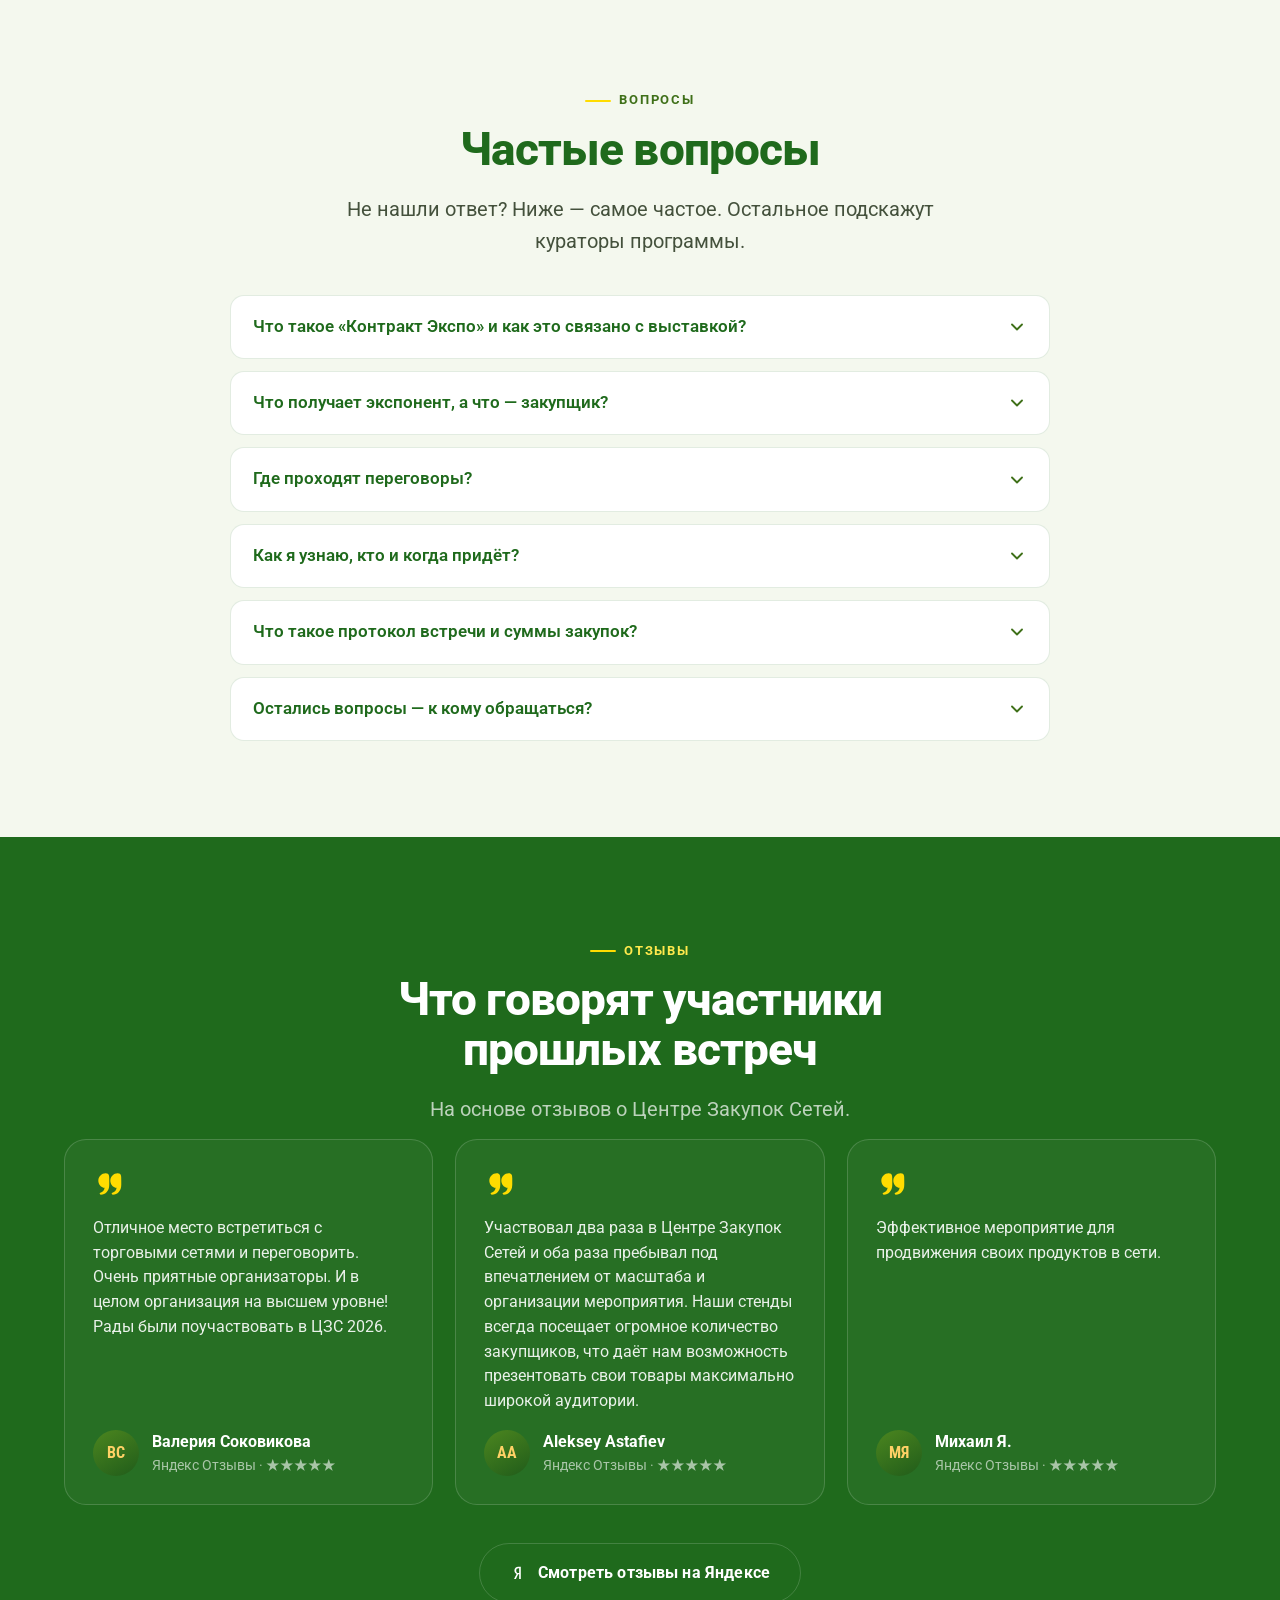
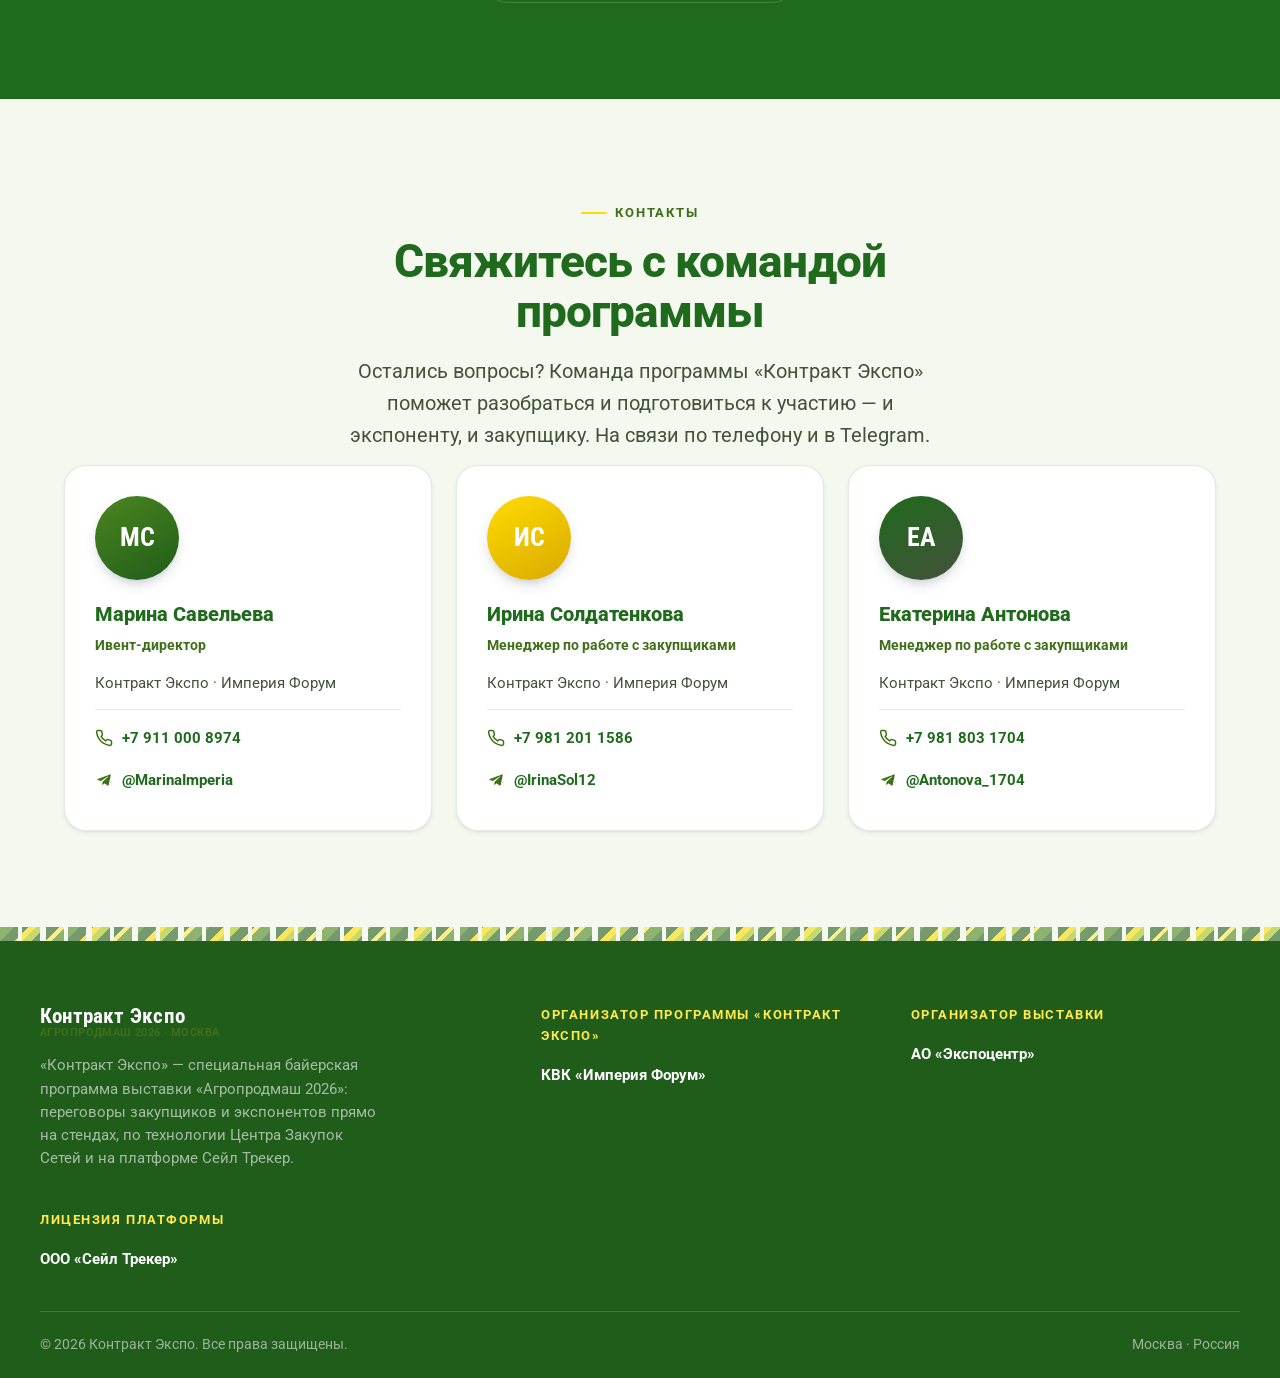
==== commit 1258dced: "Правки владельца: слоган, факты, результаты (новые цифры), контакты, футер, убраны материалы - Hero:" ====
--- a/index.html
+++ b/index.html
@@ -76,9 +76,8 @@
       <a href="#about" data-i18n="nav.about">О программе</a>
       <a href="#audience" data-i18n="nav.audience">Для кого</a>
       <a href="#how" data-i18n="nav.how">Как проходит</a>
-      <a href="#materials" data-i18n="nav.materials">Материалы</a>
       <a href="#faq" data-i18n="nav.faq">Вопросы</a>
-      <a href="#contacts" data-i18n="nav.contacts">Поддержка</a>
+      <a href="#contacts" data-i18n="nav.contacts">Контакты</a>
     </nav>
 
     <div class="header-tools">
@@ -112,9 +111,8 @@
       <a href="#about" data-close data-i18n="nav.about">О программе</a>
       <a href="#audience" data-close data-i18n="nav.audience">Для кого</a>
       <a href="#how" data-close data-i18n="nav.how">Как проходит</a>
-      <a href="#materials" data-close data-i18n="nav.materials">Материалы</a>
       <a href="#faq" data-close data-i18n="nav.faq">Вопросы</a>
-      <a href="#contacts" data-close data-i18n="nav.contacts">Поддержка</a>
+      <a href="#contacts" data-close data-i18n="nav.contacts">Контакты</a>
     </nav>
     <a href="#how" class="btn btn--primary mobile-menu__cta" data-close data-i18n="nav.cta">Участвовать</a>
   </div>
@@ -139,11 +137,11 @@
       <div class="hero__meta reveal" data-d="2">
         <div class="hero__meta-item">
           <svg aria-hidden="true"><use href="#i-calendar"/></svg>
-          <div><b data-i18n="hero.dateVal">29–30 сентября 2026</b><span data-i18n="hero.dateLabel">Даты программы</span></div>
+          <div><b data-i18n="hero.dateVal">29–30 сентября 2026</b></div>
         </div>
         <div class="hero__meta-item">
           <svg aria-hidden="true"><use href="#i-pin"/></svg>
-          <div><b data-i18n="hero.placeVal">МВЦ «Крокус Экспо», Москва</b><span data-i18n="hero.placeLabel">Место</span></div>
+          <div><b data-i18n="hero.placeVal">МВЦ «Крокус Экспо», Москва</b></div>
         </div>
       </div>
 
@@ -342,19 +340,6 @@
   </div>
 </section>
 
-<!-- ░░░░░░░░░░ MATERIALS ░░░░░░░░░░ -->
-<section class="section materials" id="materials">
-  <div class="container">
-    <div class="reveal" style="text-align:center;max-width:64ch;margin-inline:auto">
-      <span class="eyebrow" style="display:inline-flex" data-i18n="materials.eyebrow">Материалы</span>
-      <h2 class="section-title" data-i18n="materials.title">Материалы и исследования</h2>
-      <p class="section-lead" style="margin-inline:auto" data-i18n="materials.lead"></p>
-    </div>
-    <div class="materials__grid" id="materialsGrid"></div>
-    <p class="materials__note"><svg aria-hidden="true"><use href="#i-layers"/></svg><span data-i18n="materials.note"></span></p>
-  </div>
-</section>
-
 <!-- ░░░░░░░░░░ FAQ ░░░░░░░░░░ -->
 <section class="section faq" id="faq">
   <div class="container">
@@ -389,8 +374,8 @@
 <section class="section contacts" id="contacts">
   <div class="container">
     <div class="reveal" style="text-align:center;max-width:60ch;margin-inline:auto">
-      <span class="eyebrow" style="display:inline-flex" data-i18n="contacts.eyebrow">Участие</span>
-      <h2 class="section-title" data-i18n="contacts.title">К кому обратиться</h2>
+      <span class="eyebrow" style="display:inline-flex" data-i18n="contacts.eyebrow">Контакты</span>
+      <h2 class="section-title" data-i18n="contacts.title">Свяжитесь с командой программы</h2>
       <p class="section-lead" style="margin-inline:auto" data-i18n="contacts.lead"></p>
     </div>
     <div class="contacts__grid" id="contactsGrid"></div>
@@ -417,9 +402,13 @@
       <h4 data-i18n="footer.col2">Организатор выставки</h4>
       <ul id="footerCol2"></ul>
     </div>
+    <div class="footer-col">
+      <h4 data-i18n="footer.col3">Лицензия платформы</h4>
+      <ul id="footerCol3"></ul>
+    </div>
   </div>
   <div class="container footer-bottom">
-    <span data-i18n="footer.rights">© 2026 Центр Закупок Сетей: Агропродмаш. Все права защищены.</span>
+    <span data-i18n="footer.rights">© 2026 Контракт Экспо. Все права защищены.</span>
     <span data-i18n="footer.place">Москва · Россия</span>
   </div>
 </footer>
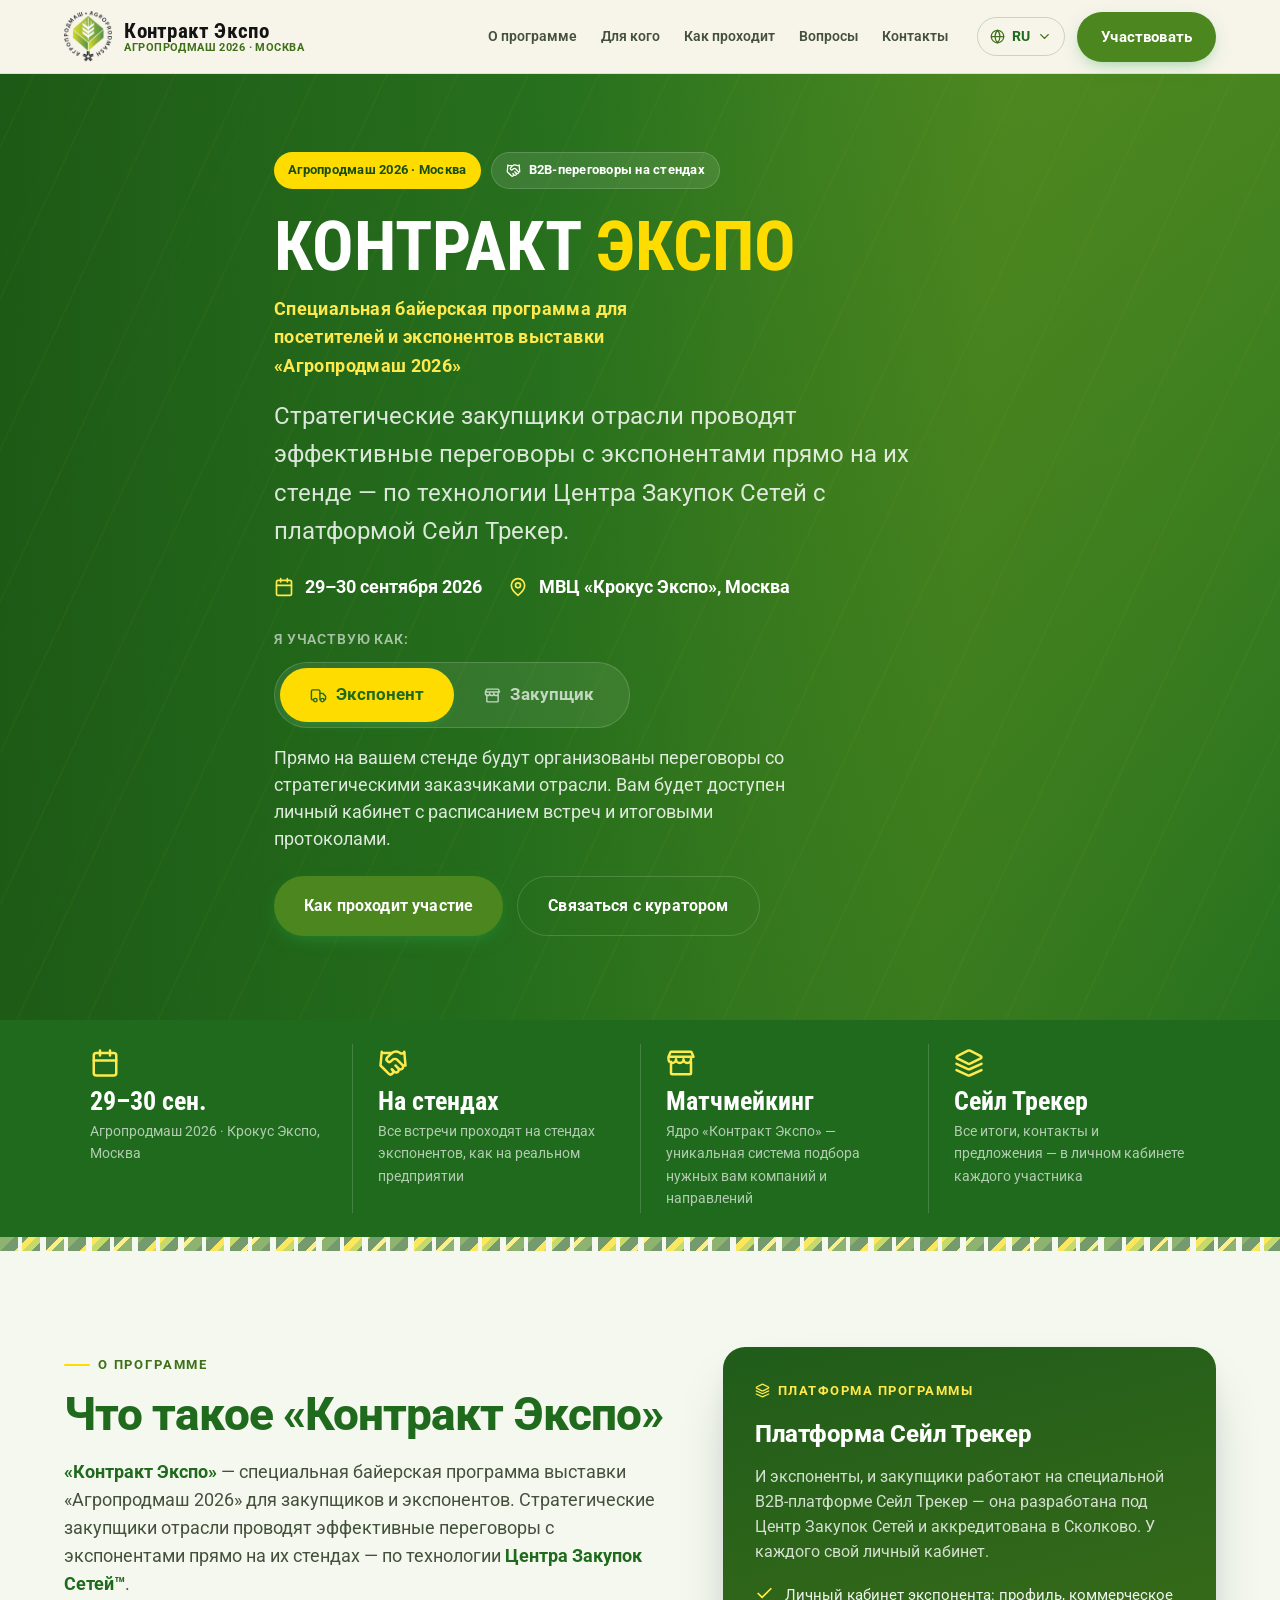
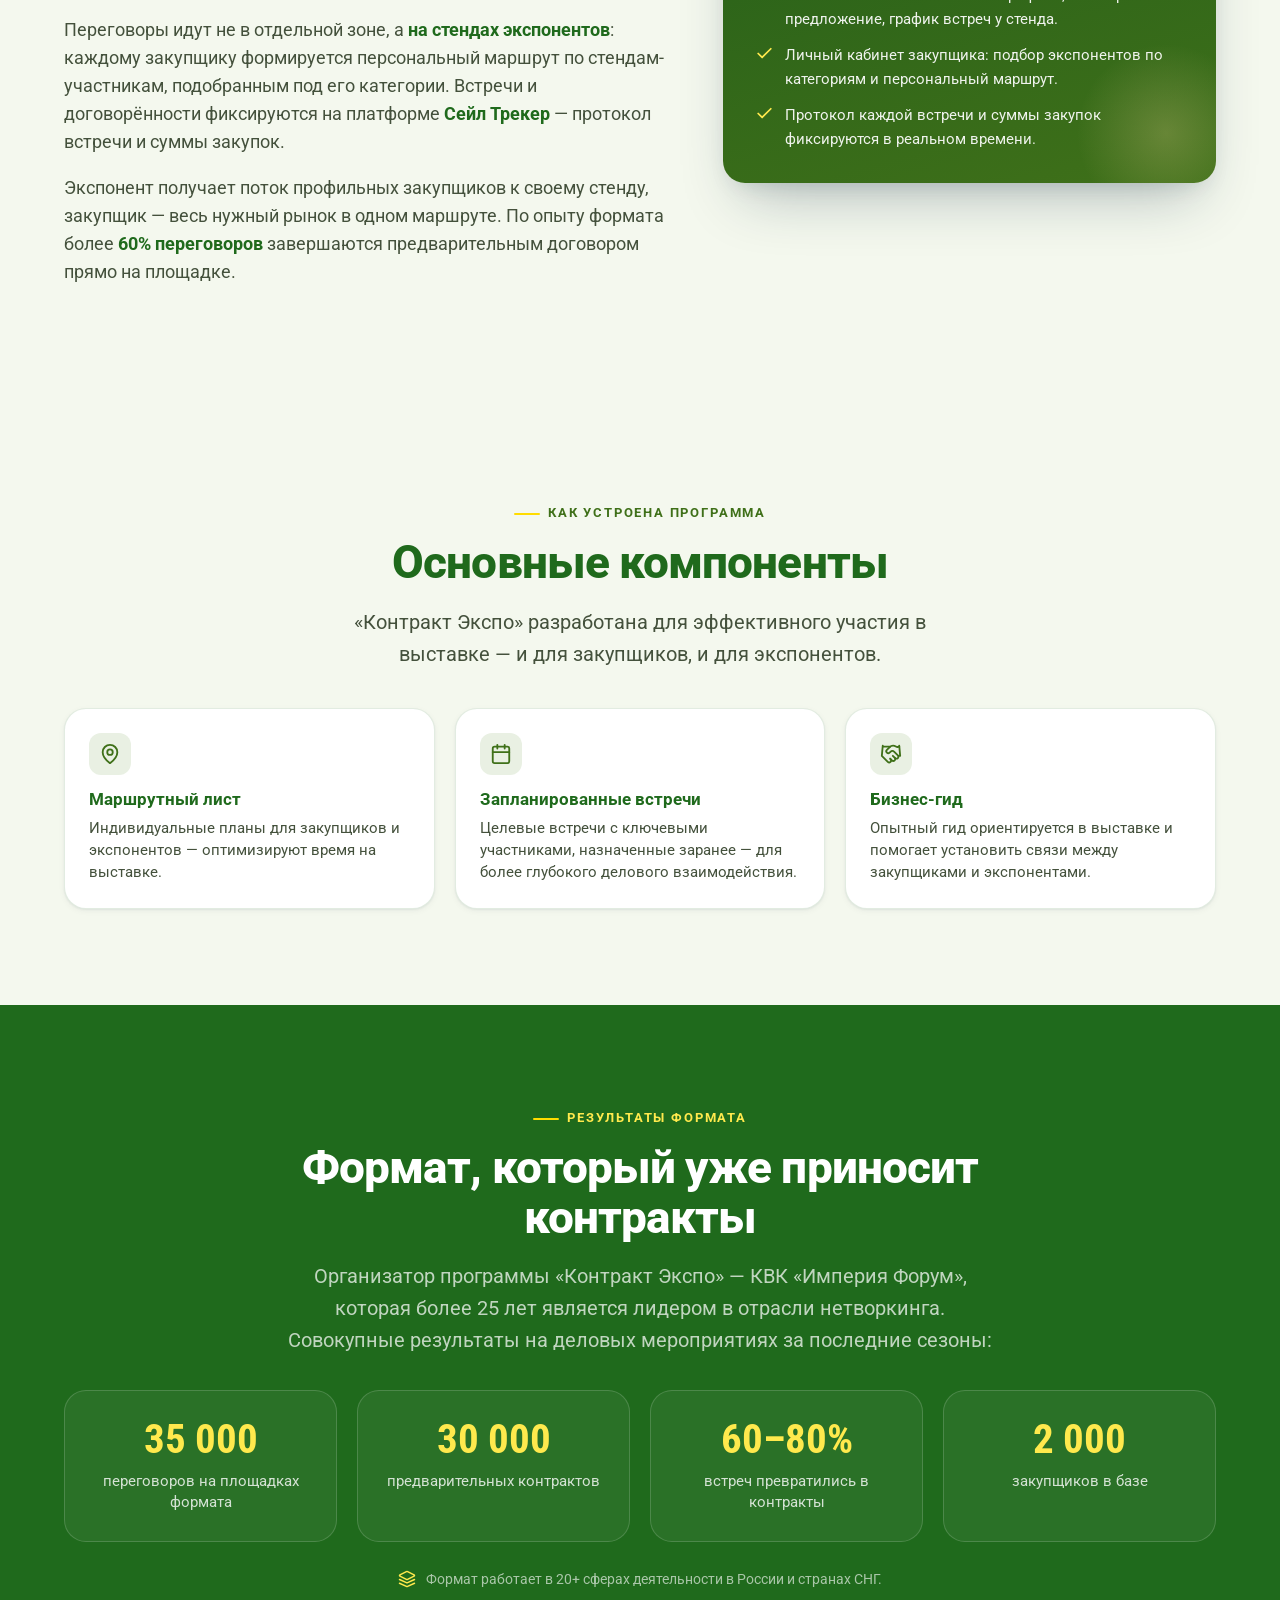
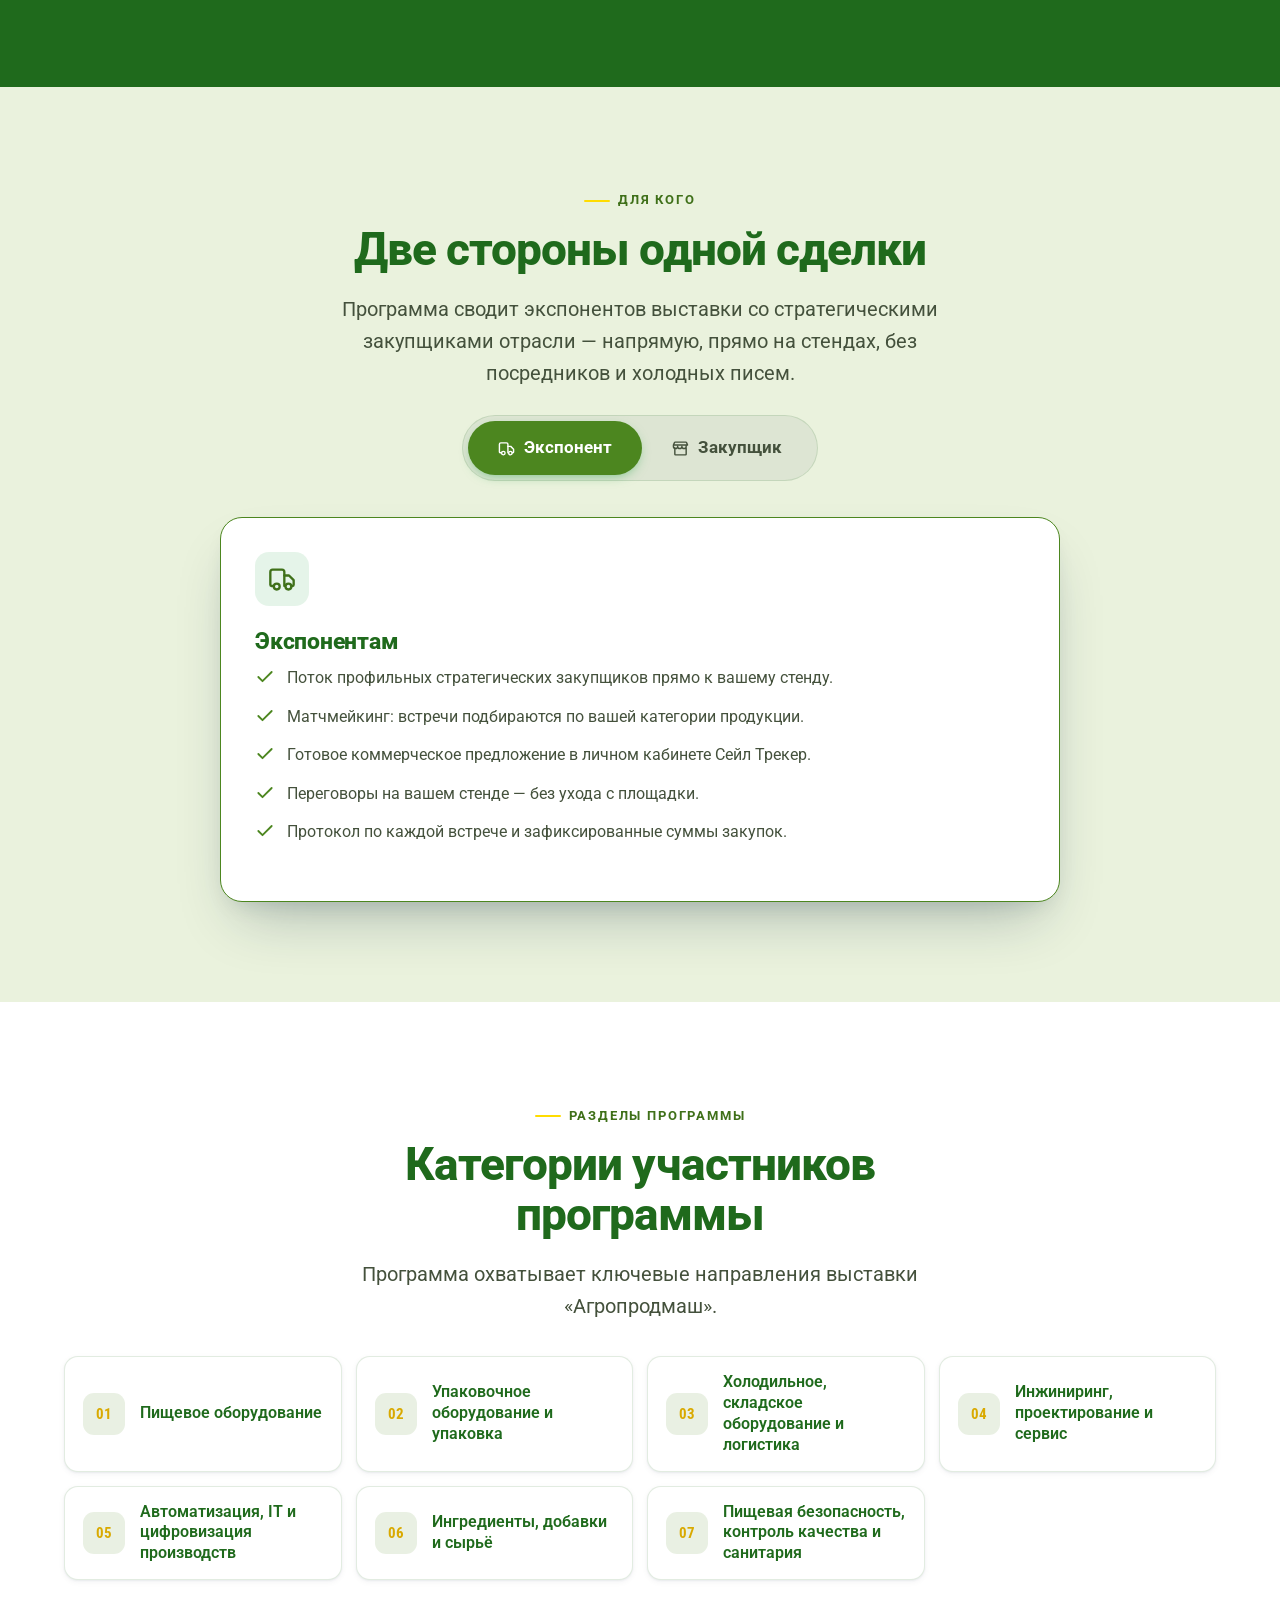
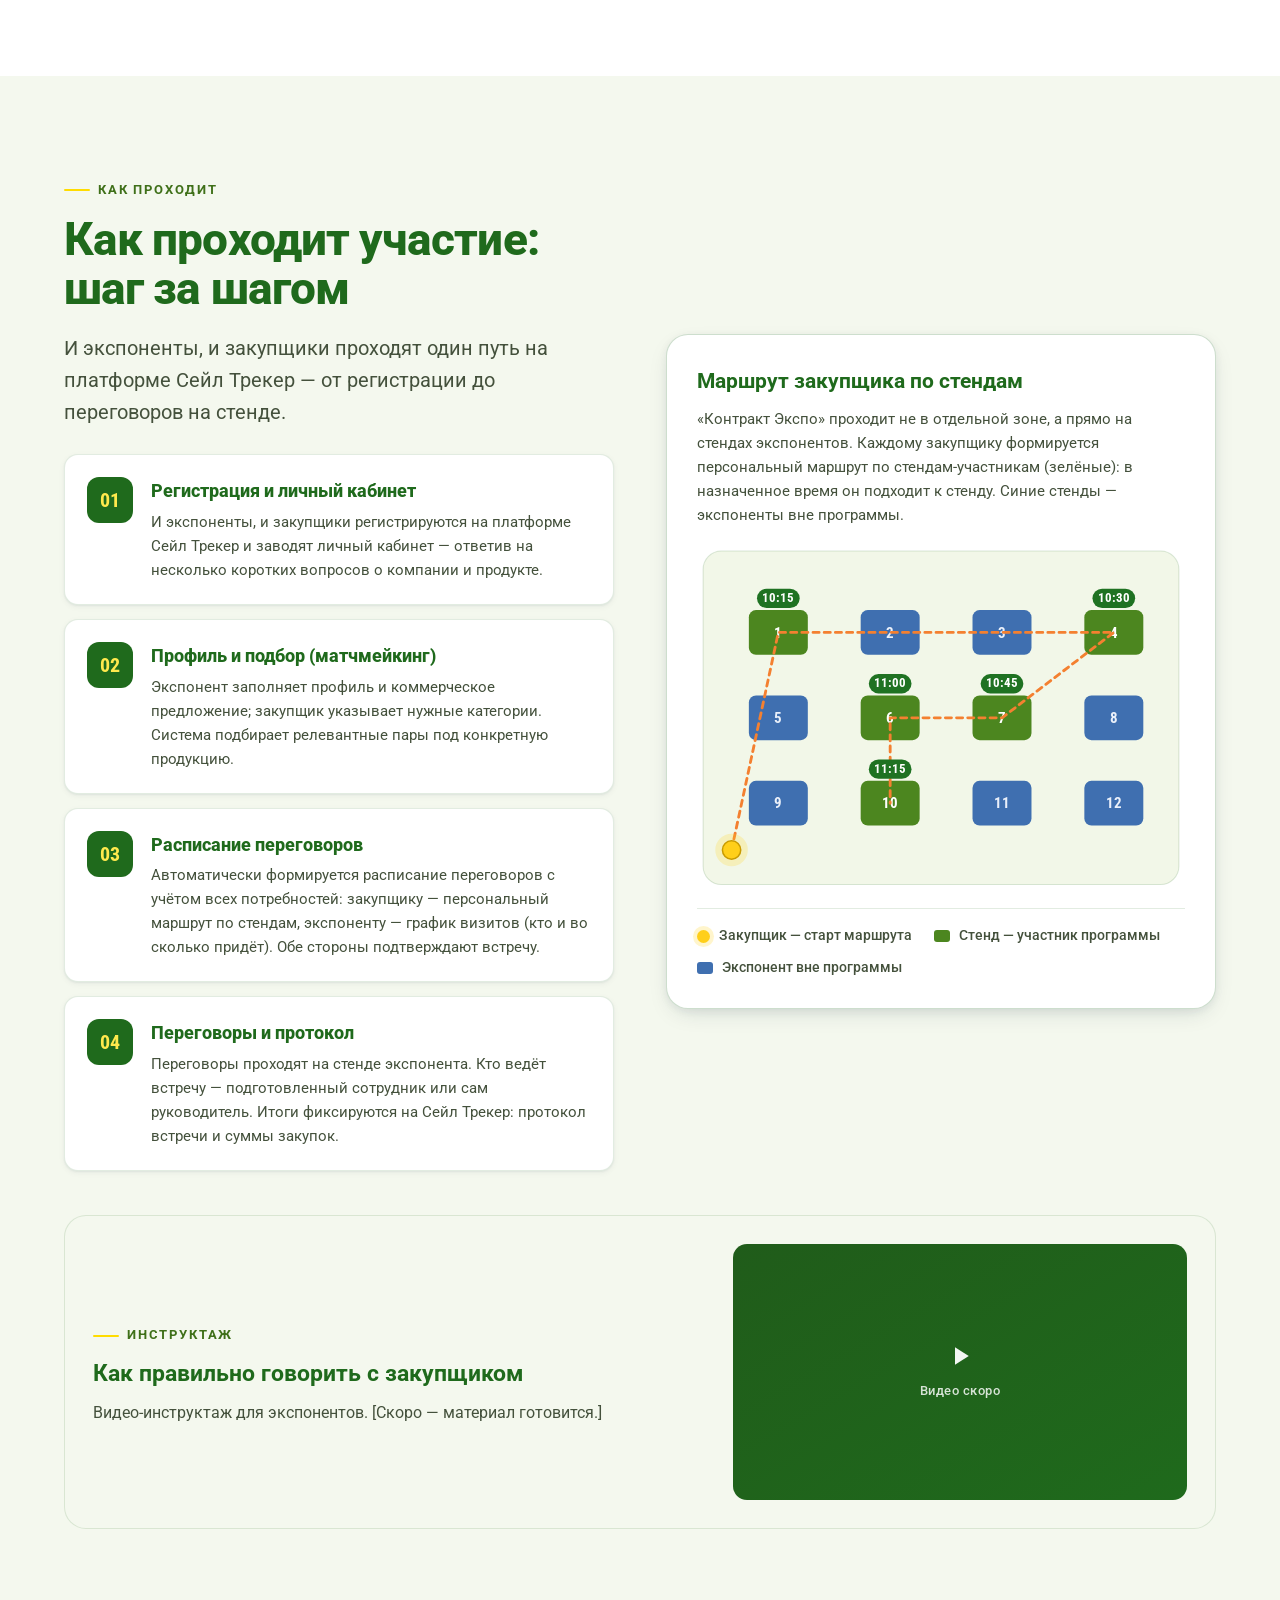
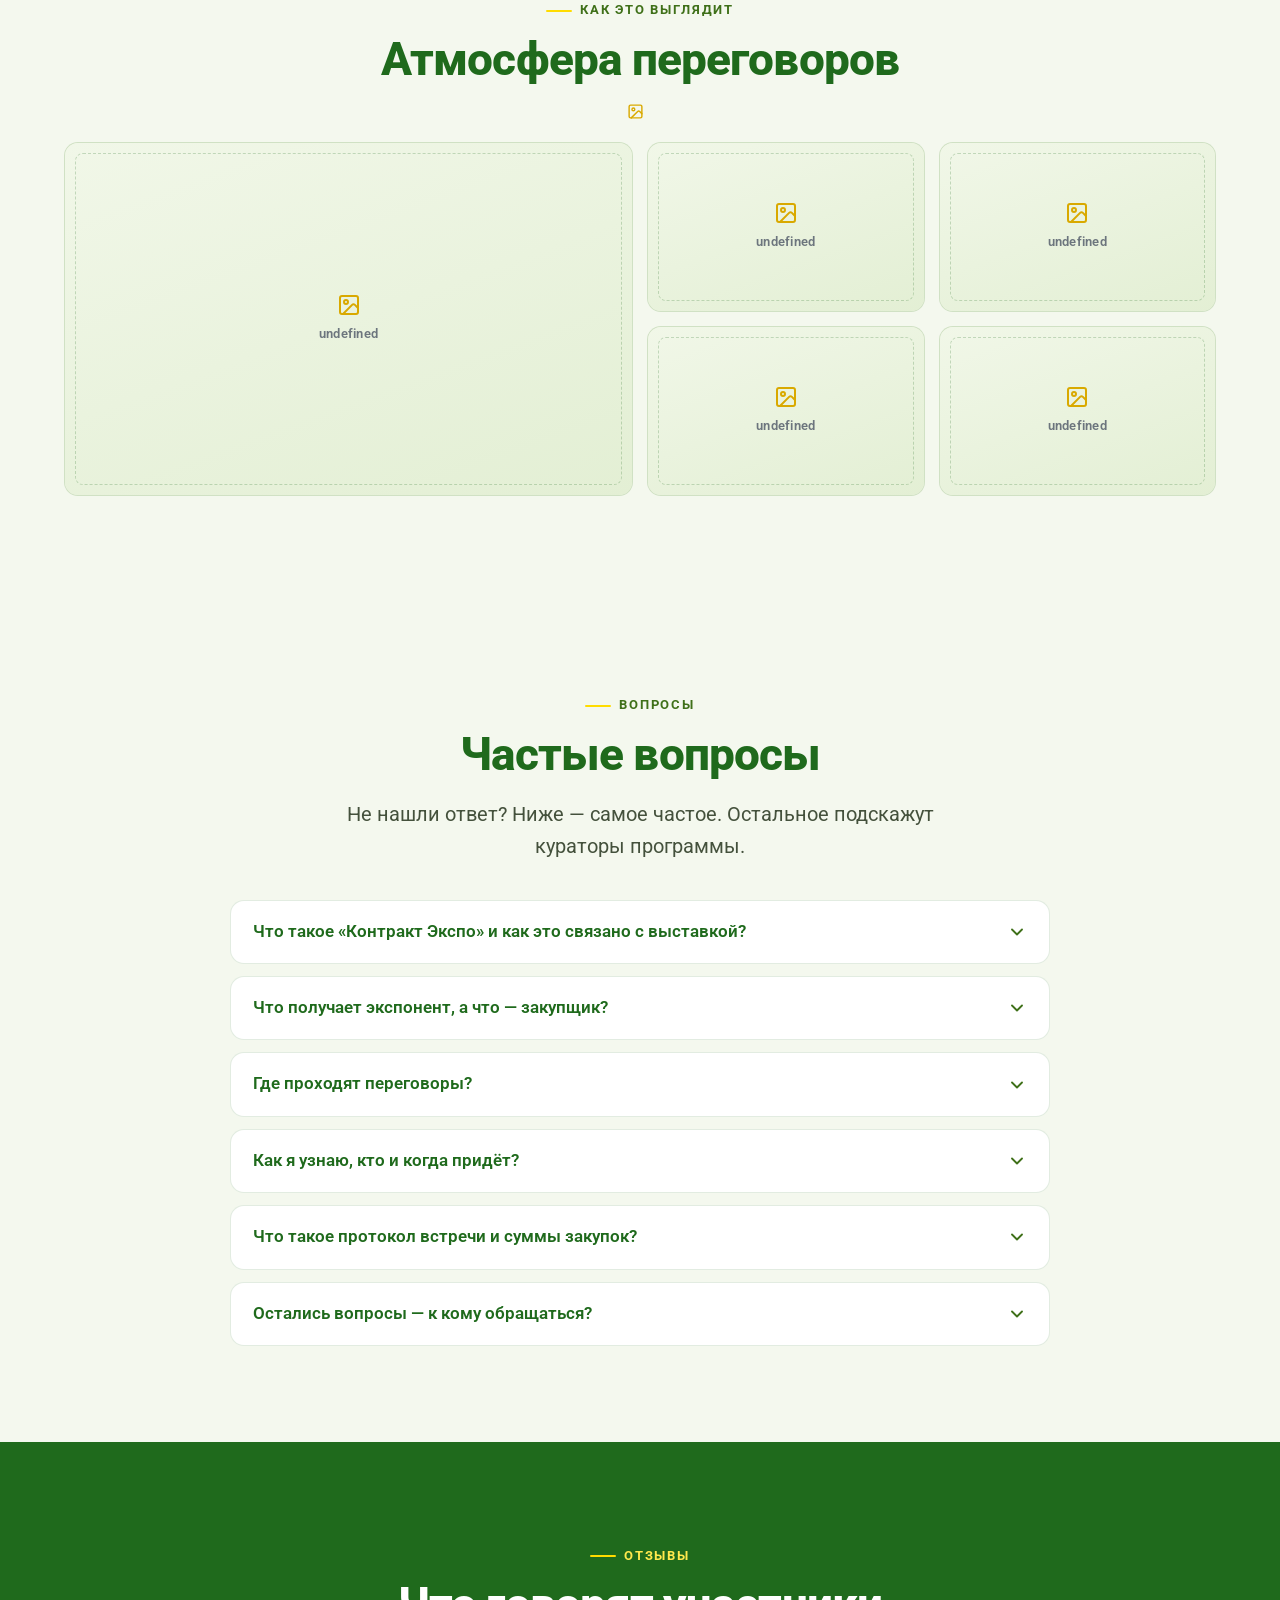
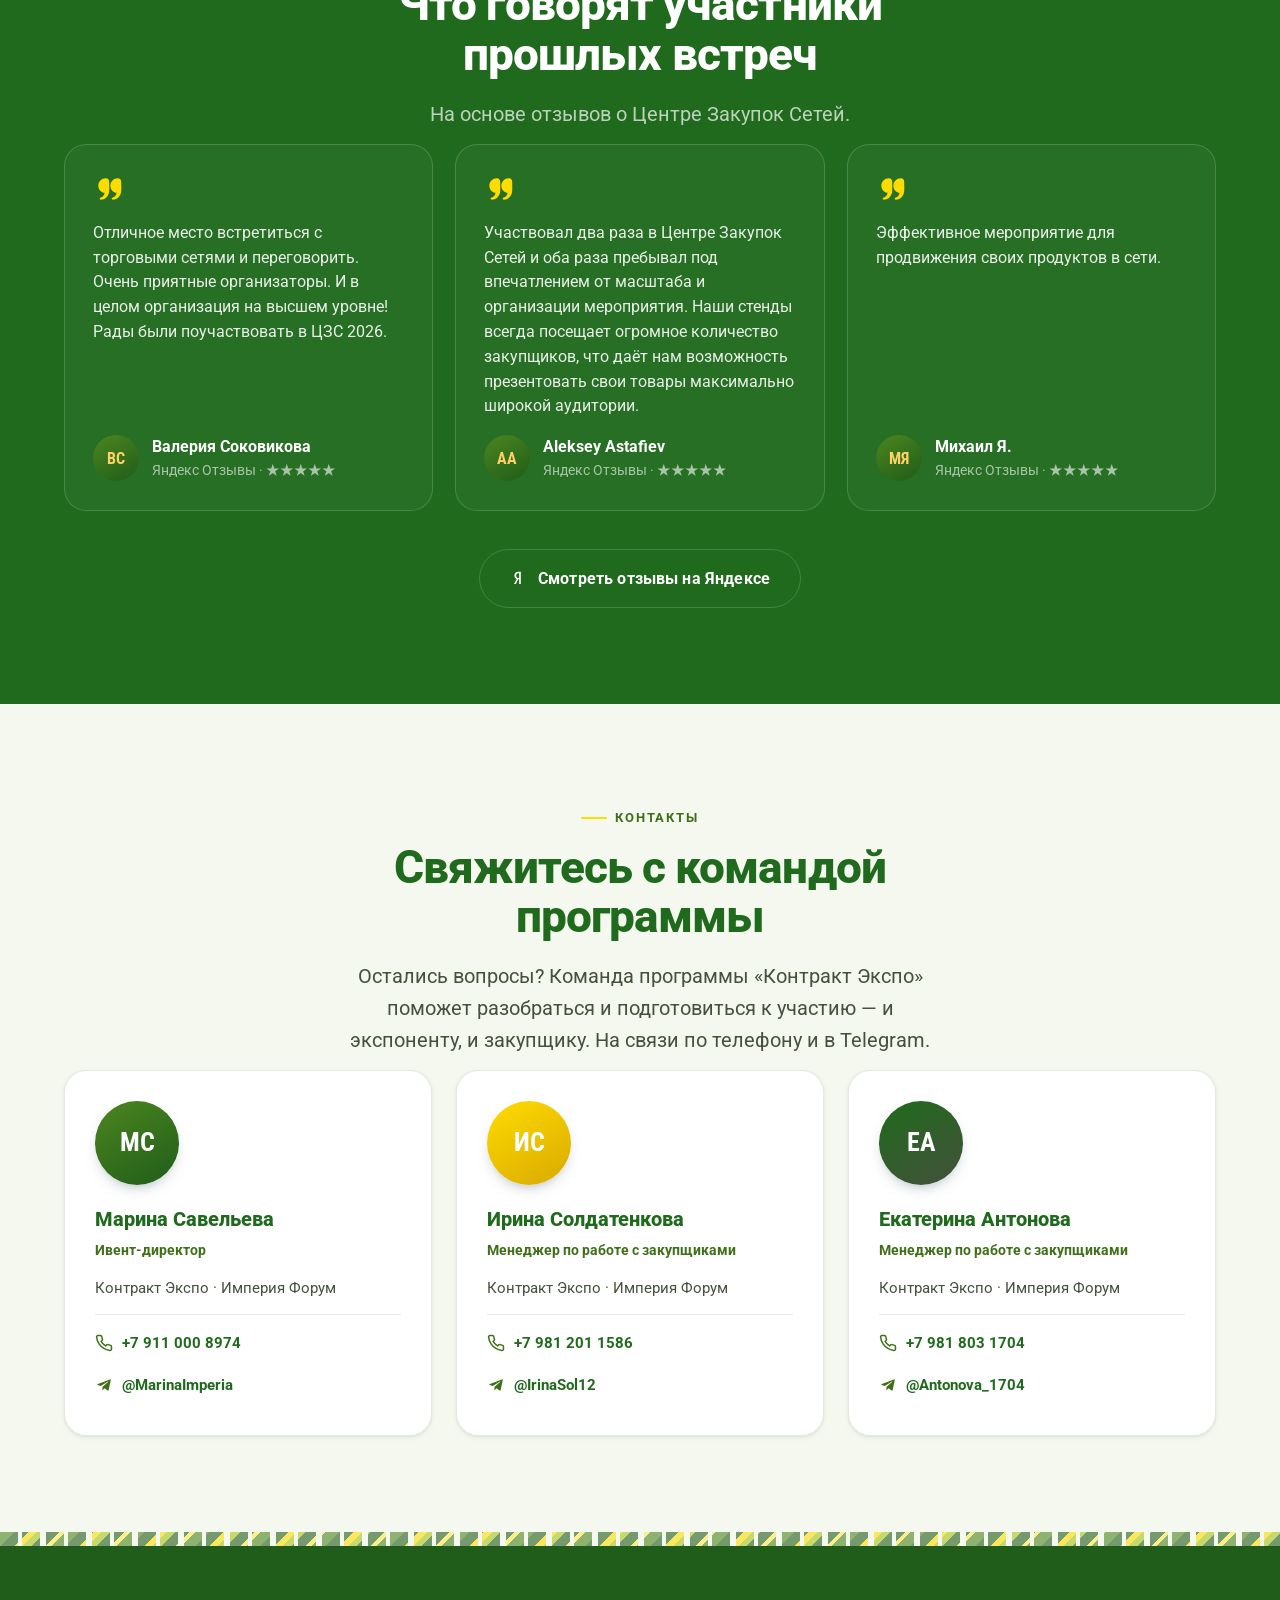
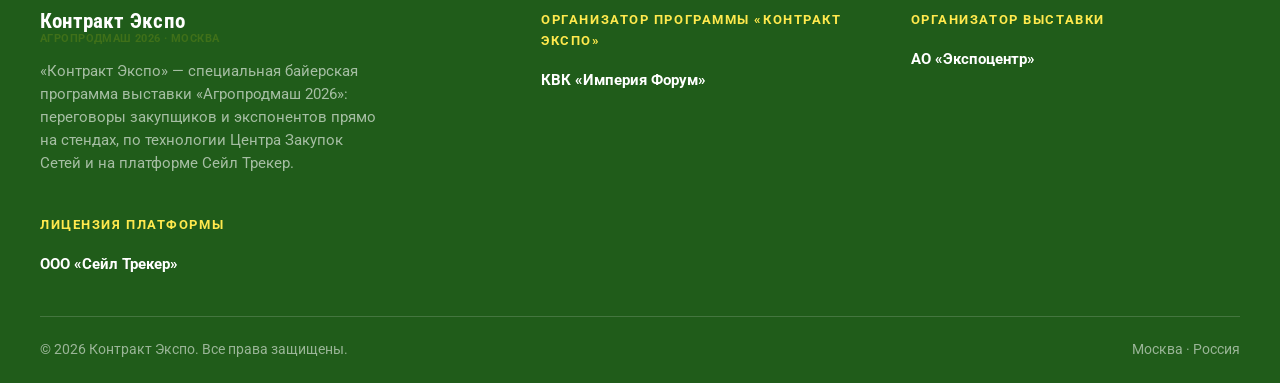
==== commit 4e4e18ea: "Добавлен блок «Основные компоненты» (маршрутный лист / запланированные встречи / бизнес-гид) Текст в" ====
--- a/index.html
+++ b/index.html
@@ -196,6 +196,18 @@
   </div>
 </section>
 
+<!-- ░░░░░░░░░░ COMPONENTS (основные компоненты программы) ░░░░░░░░░░ -->
+<section class="section components" id="components">
+  <div class="container">
+    <div class="reveal" style="text-align:center;max-width:64ch;margin-inline:auto">
+      <span class="eyebrow" style="display:inline-flex" data-i18n="components.eyebrow">Как устроена программа</span>
+      <h2 class="section-title" data-i18n="components.title">Основные компоненты</h2>
+      <p class="section-lead" style="margin-inline:auto" data-i18n="components.lead"></p>
+    </div>
+    <div class="materials__grid" id="componentsGrid"></div>
+  </div>
+</section>
+
 <!-- ░░░░░░░░░░ RESULTS (track record) ░░░░░░░░░░ -->
 <section class="section results" id="results">
   <div class="container">
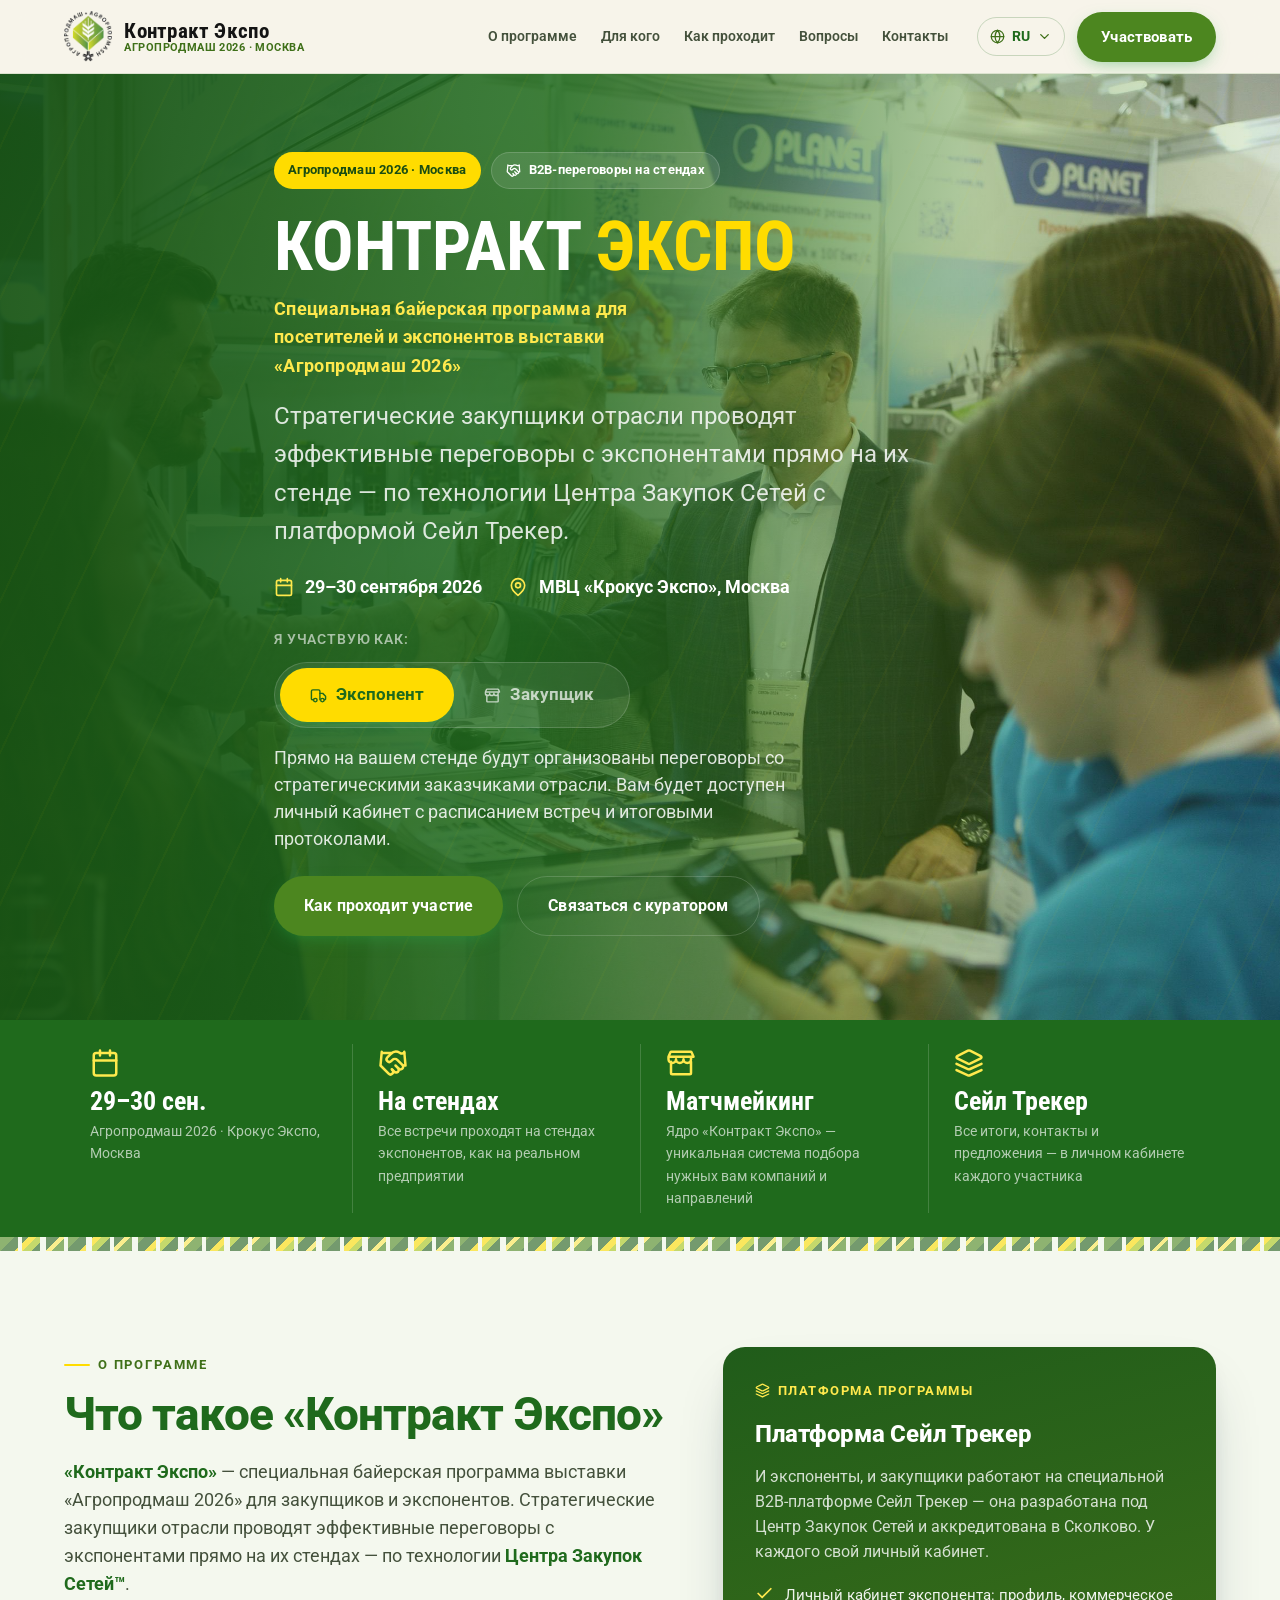
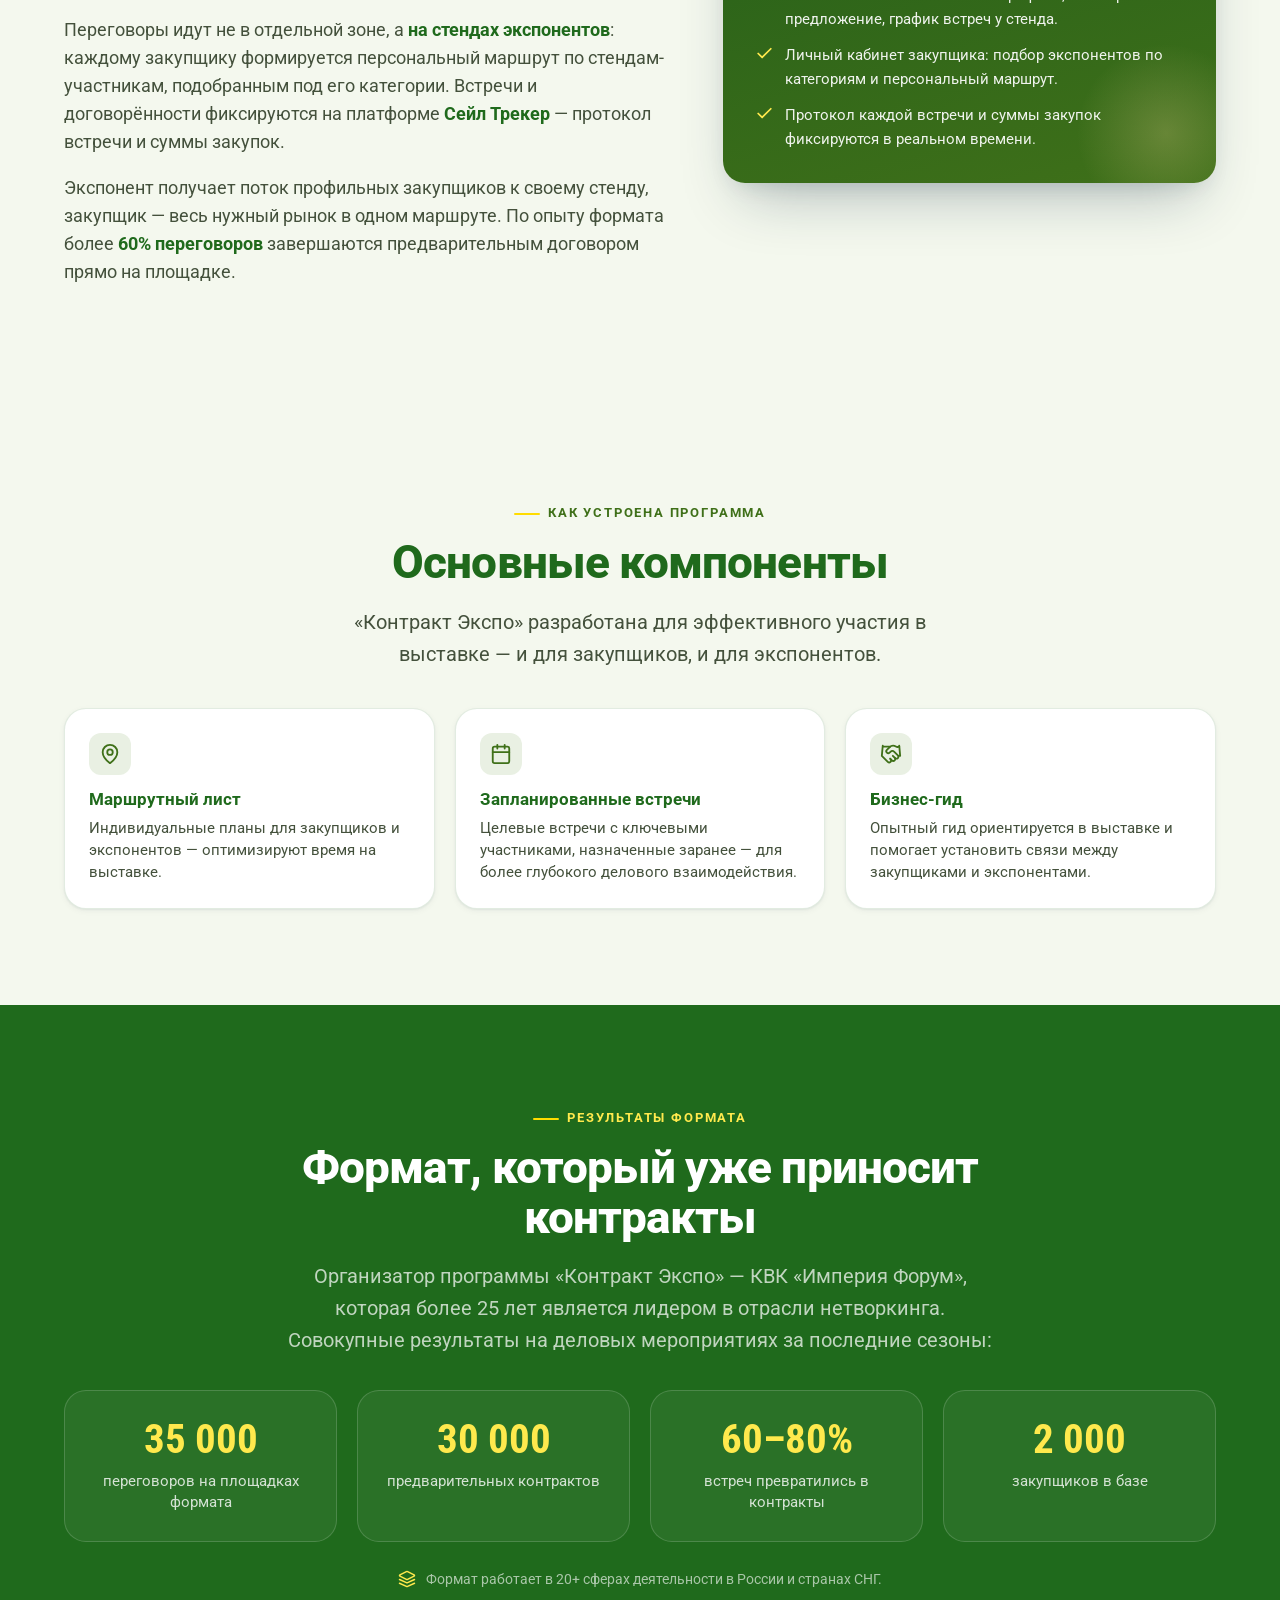
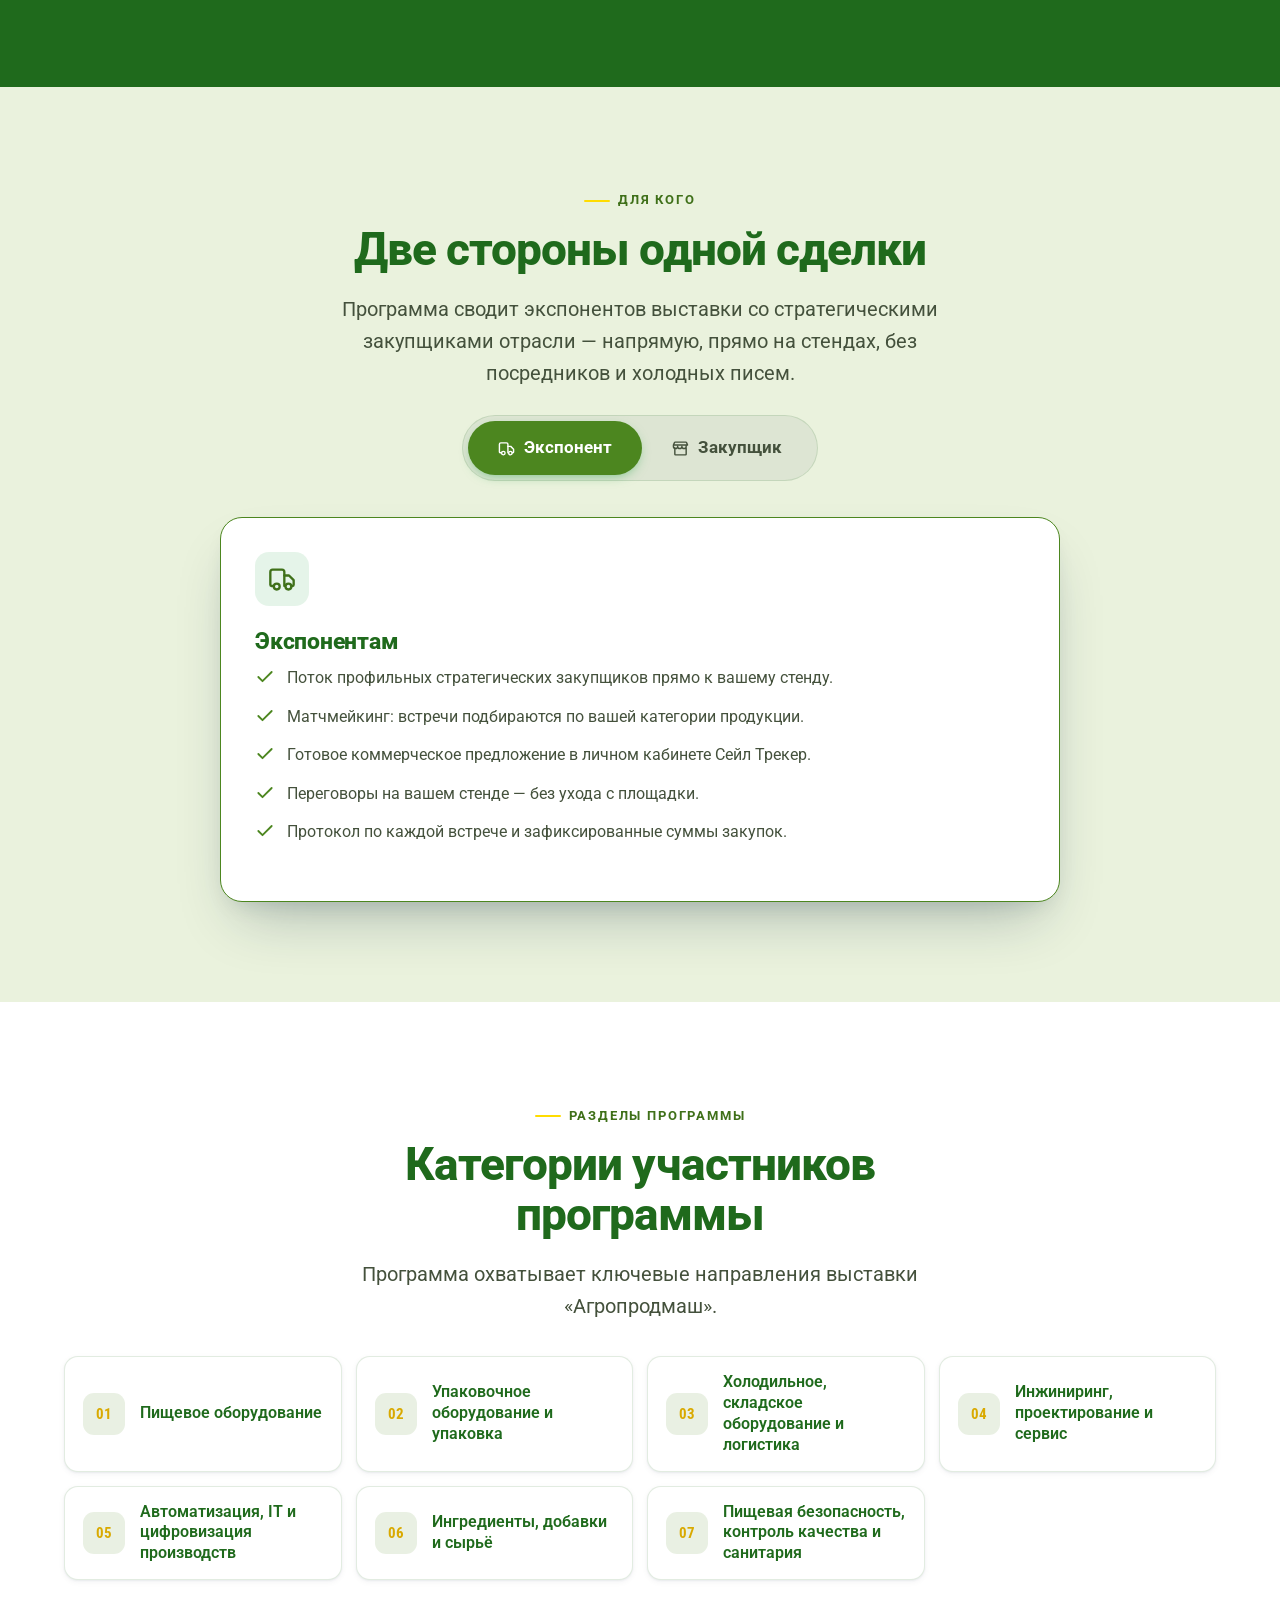
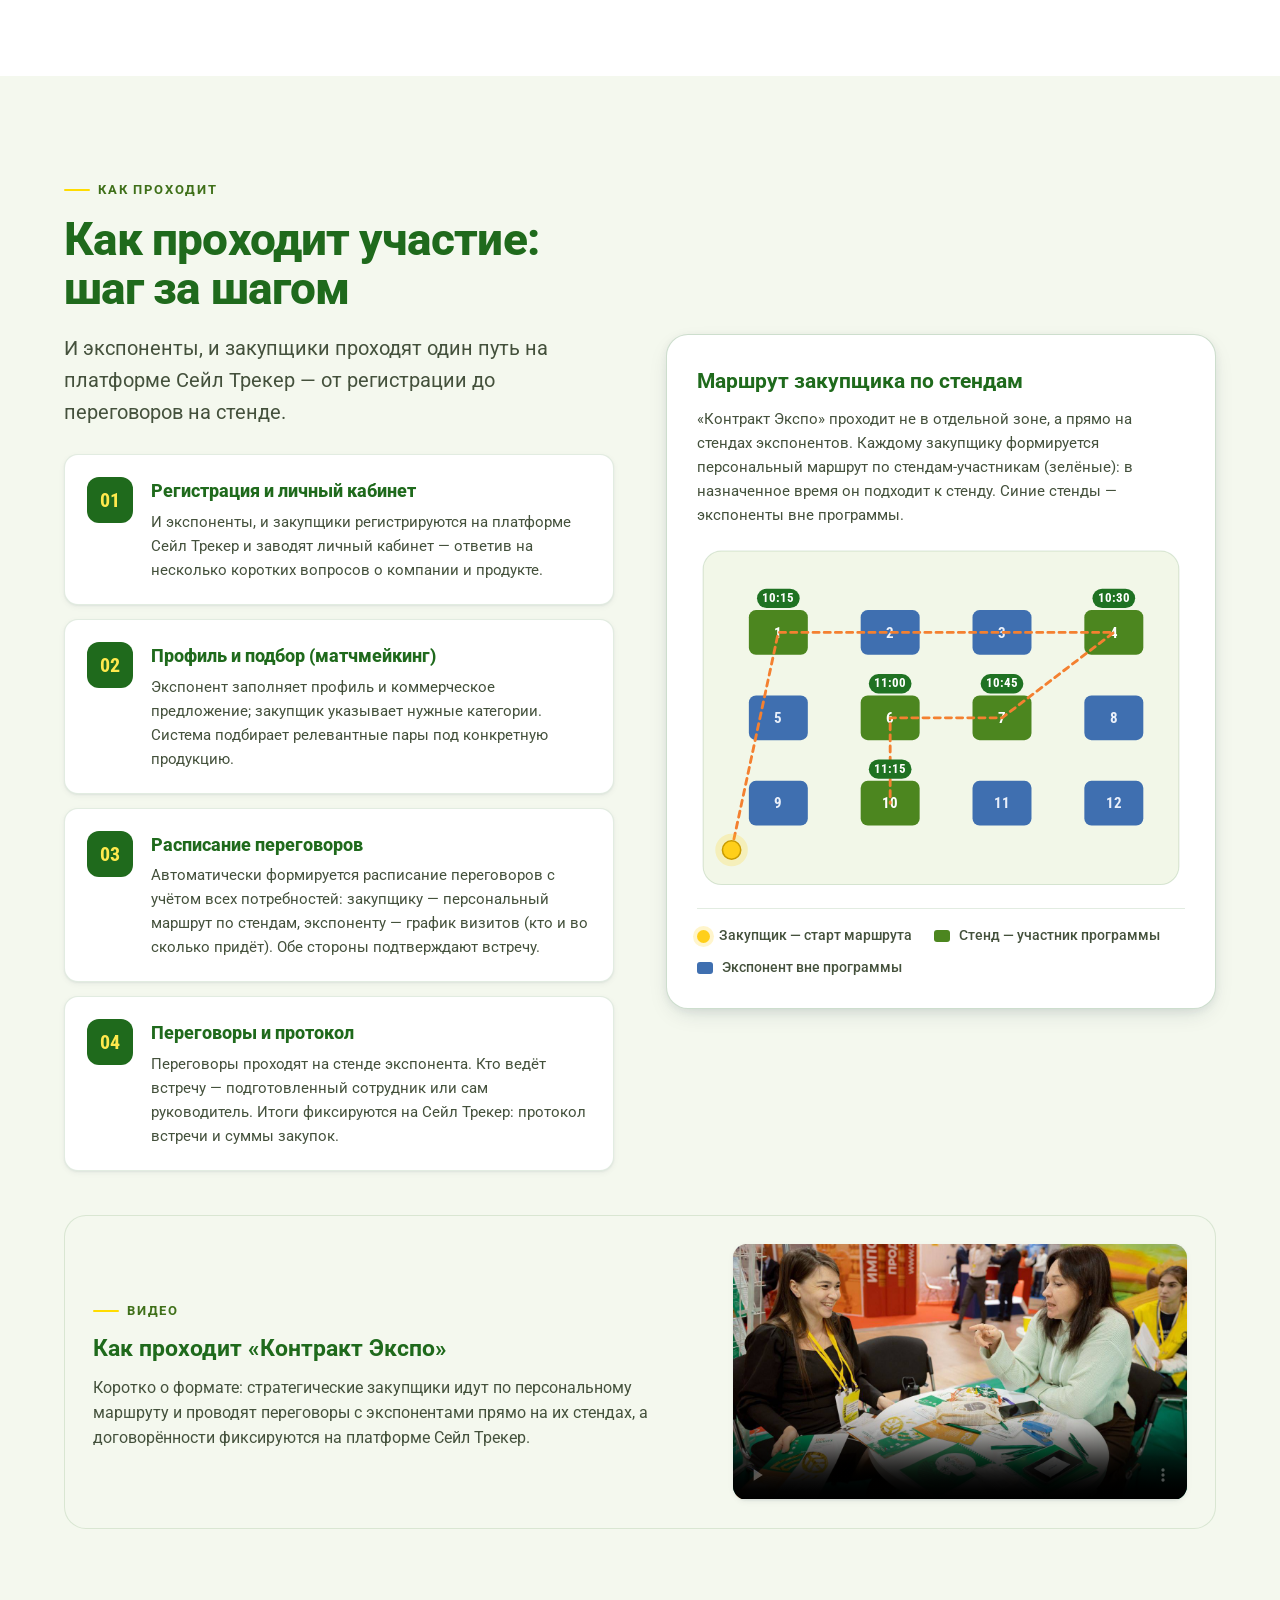
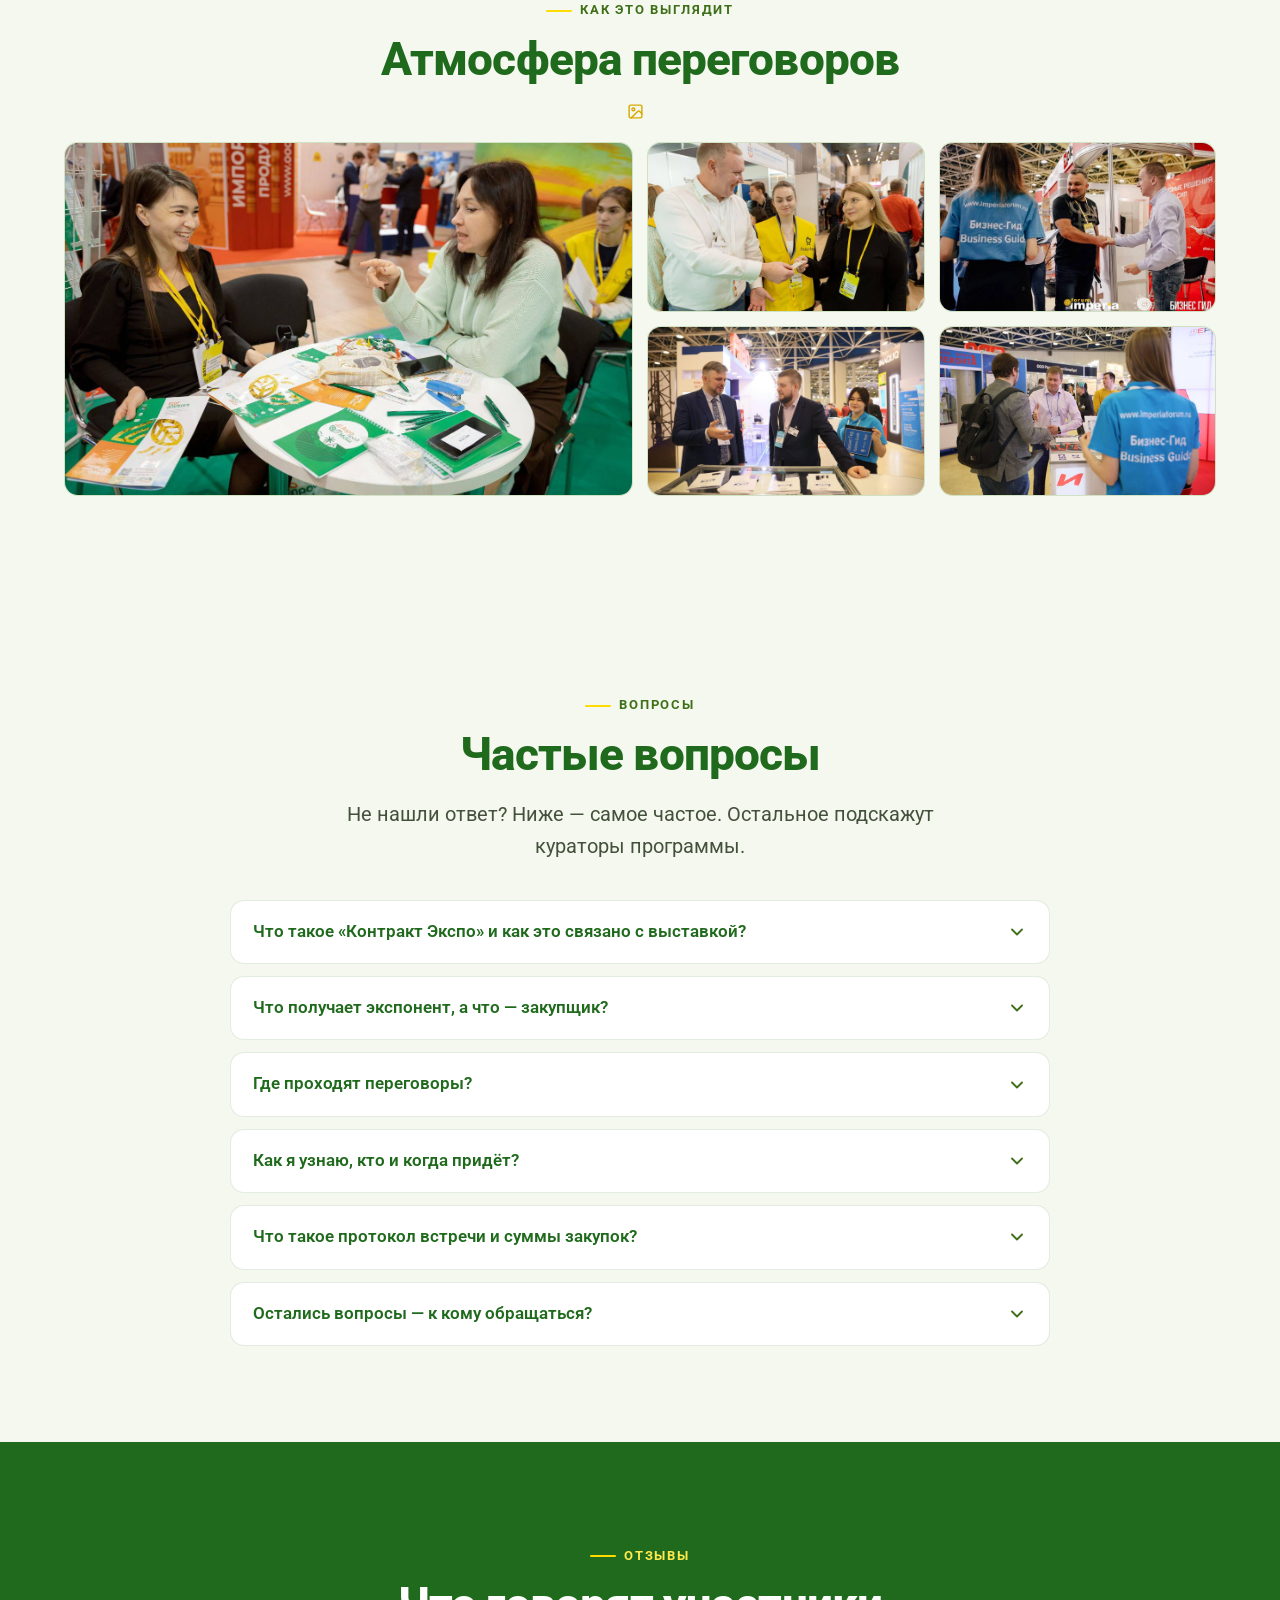
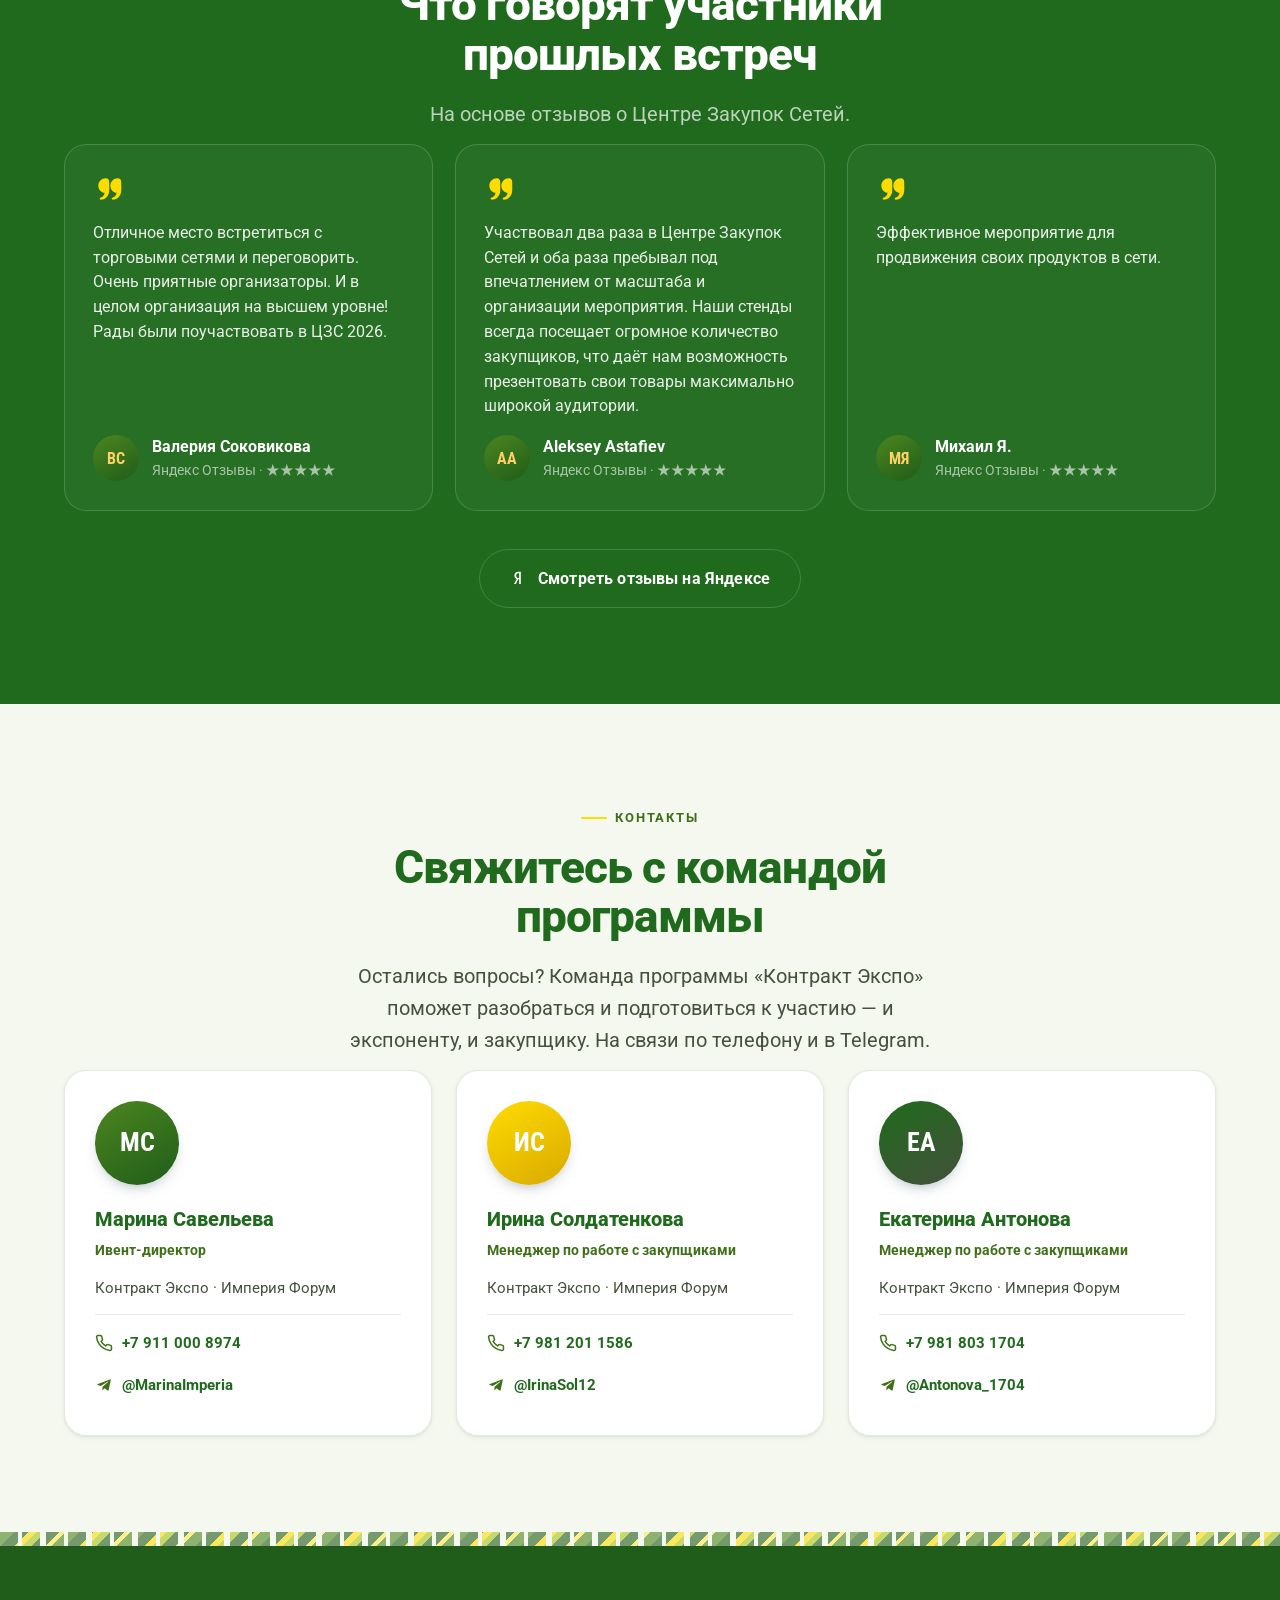
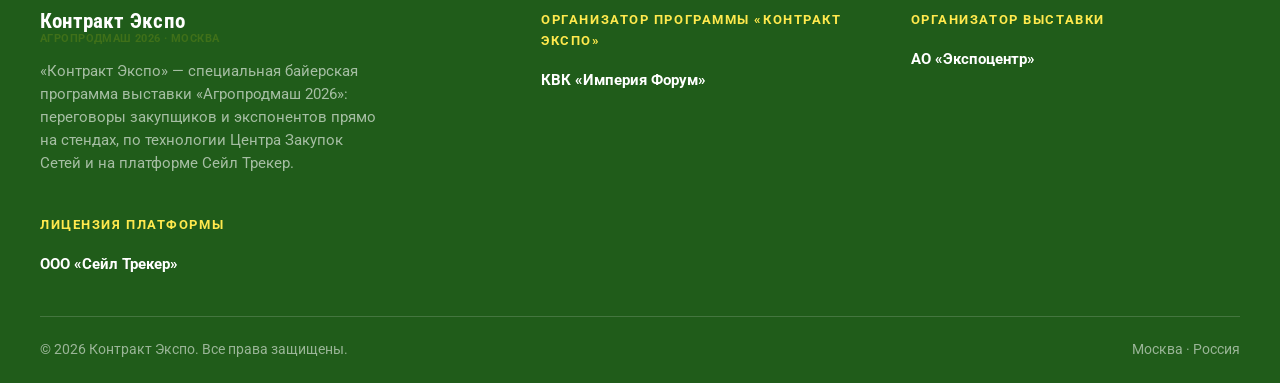
==== commit ac7efd3d: "Видео «Как проходит Контракт Экспо» встроено в блок (mp4 848x464, 1:19); описание формата Co-Authore" ====
--- a/index.html
+++ b/index.html
@@ -334,10 +334,9 @@
         <h3 data-i18n="how.video.title">Как правильно говорить с закупщиком</h3>
         <p data-i18n="how.video.note"></p>
       </div>
-      <div class="video-brief__frame">
-        <svg class="video-brief__play" viewBox="0 0 24 24" width="30" height="30" fill="currentColor" aria-hidden="true"><path d="M8 5v14l11-7z"/></svg>
-        <span data-i18n="how.video.phLabel">Видео скоро</span>
-      </div>
+      <video class="video-brief__video" controls preload="metadata" playsinline poster="img/gallery-1.jpg">
+        <source src="img/how-video.mp4" type="video/mp4">
+      </video>
     </div>
 
     <!-- Gallery -->
--- a/css/styles.css
+++ b/css/styles.css
@@ -361,6 +361,7 @@
 .video-brief__text h3{font-size:clamp(19px,2vw,23px);color:var(--ink);margin:10px 0 8px}
 .video-brief__text p{color:var(--ink-2);font-size:15.5px}
 .video-brief__frame{position:relative;aspect-ratio:16/9;border-radius:var(--r);background:linear-gradient(150deg,var(--teal-900),var(--ink));display:flex;flex-direction:column;align-items:center;justify-content:center;gap:10px;color:#fff}
+.video-brief__video{width:100%;aspect-ratio:16/9;border-radius:var(--r);display:block;background:#000;object-fit:cover;box-shadow:var(--shadow-sm)}
 .video-brief__play{opacity:.95}
 .video-brief__frame span{font-size:13px;font-weight:500;letter-spacing:.04em;color:rgba(255,255,255,.82)}
 
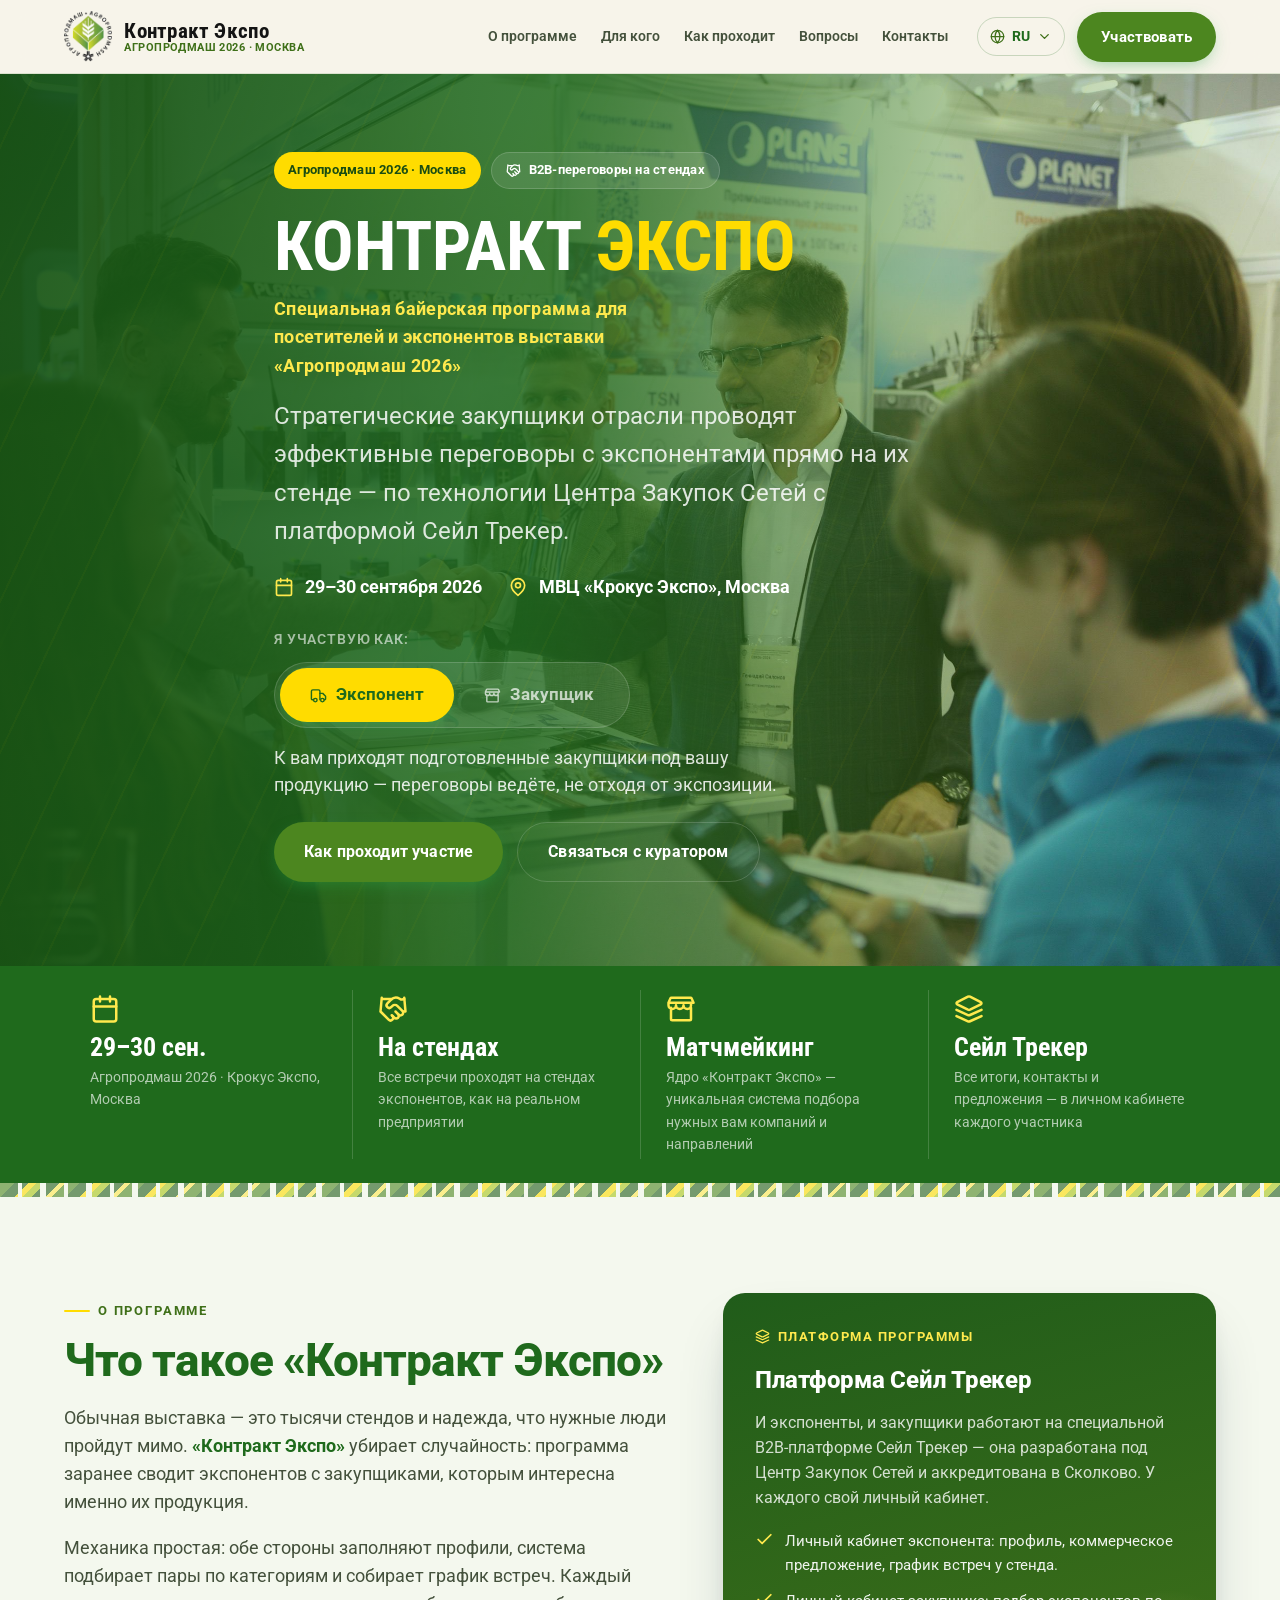
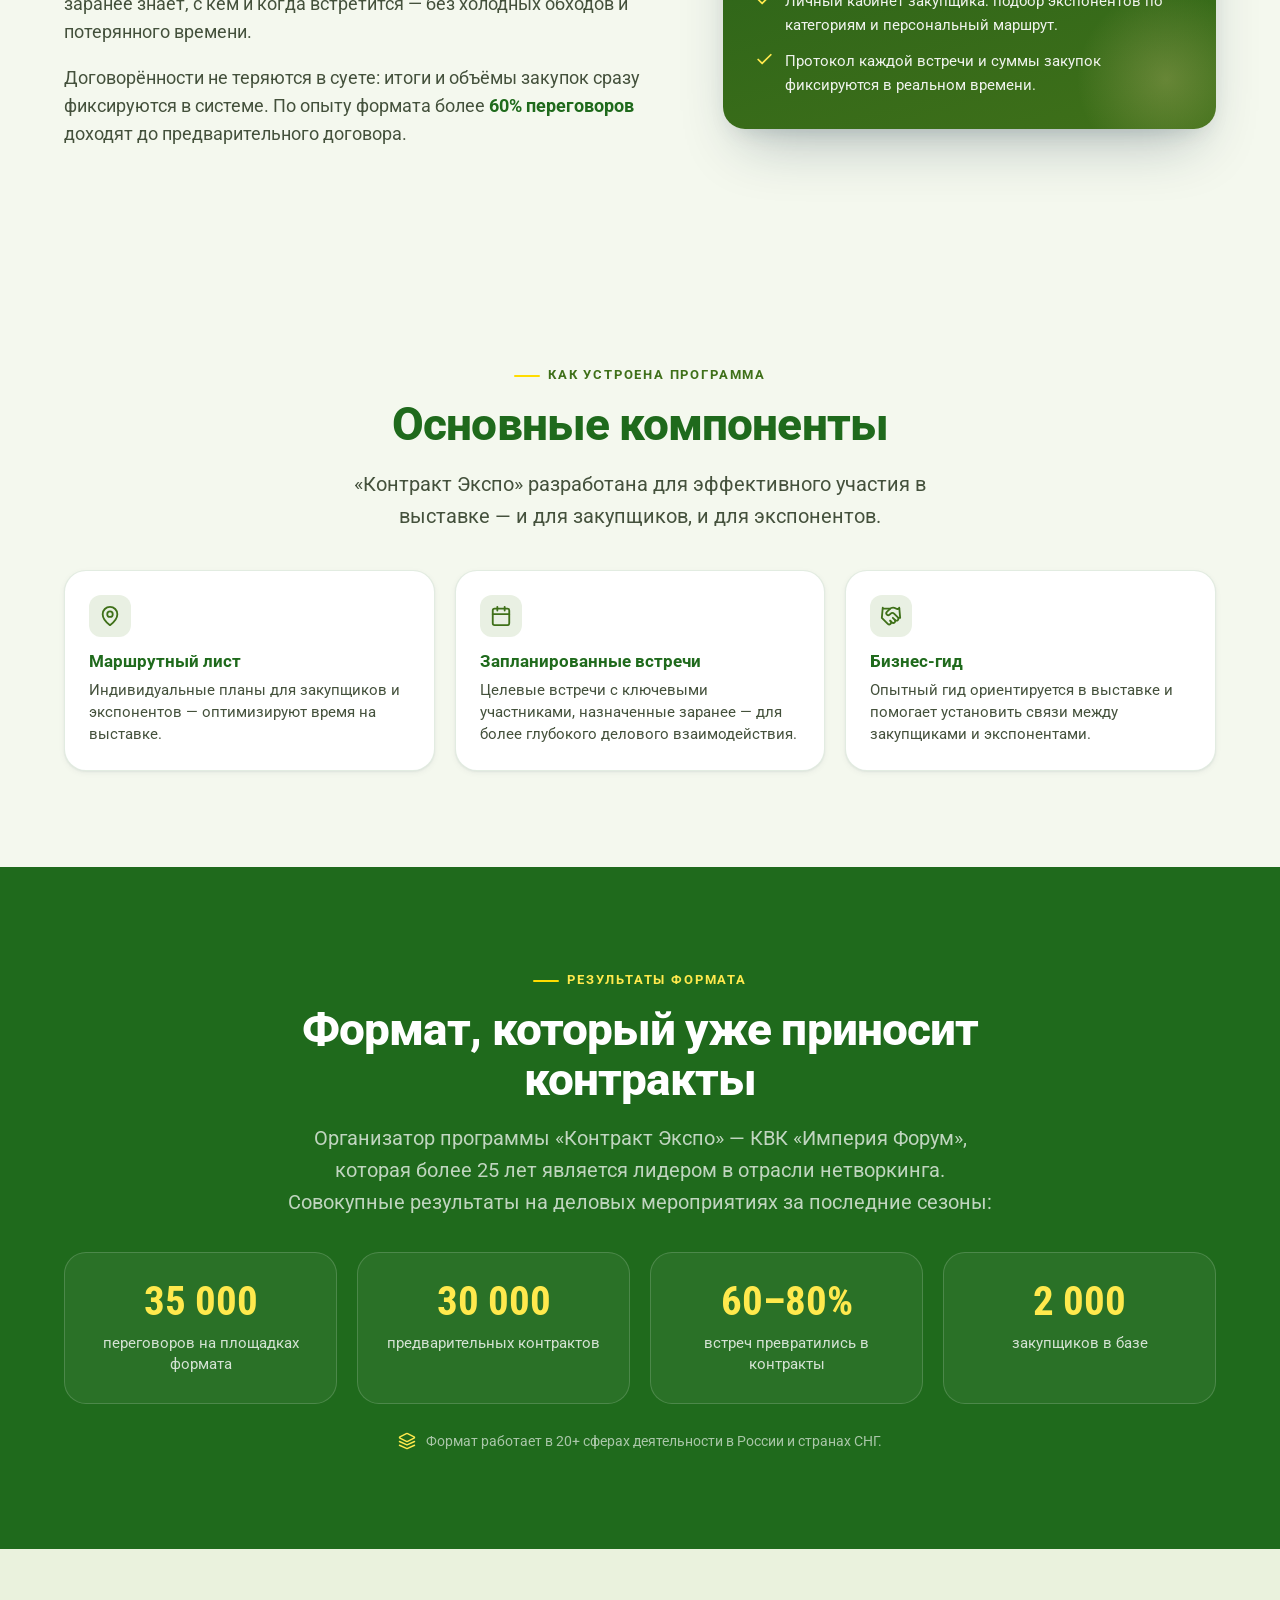
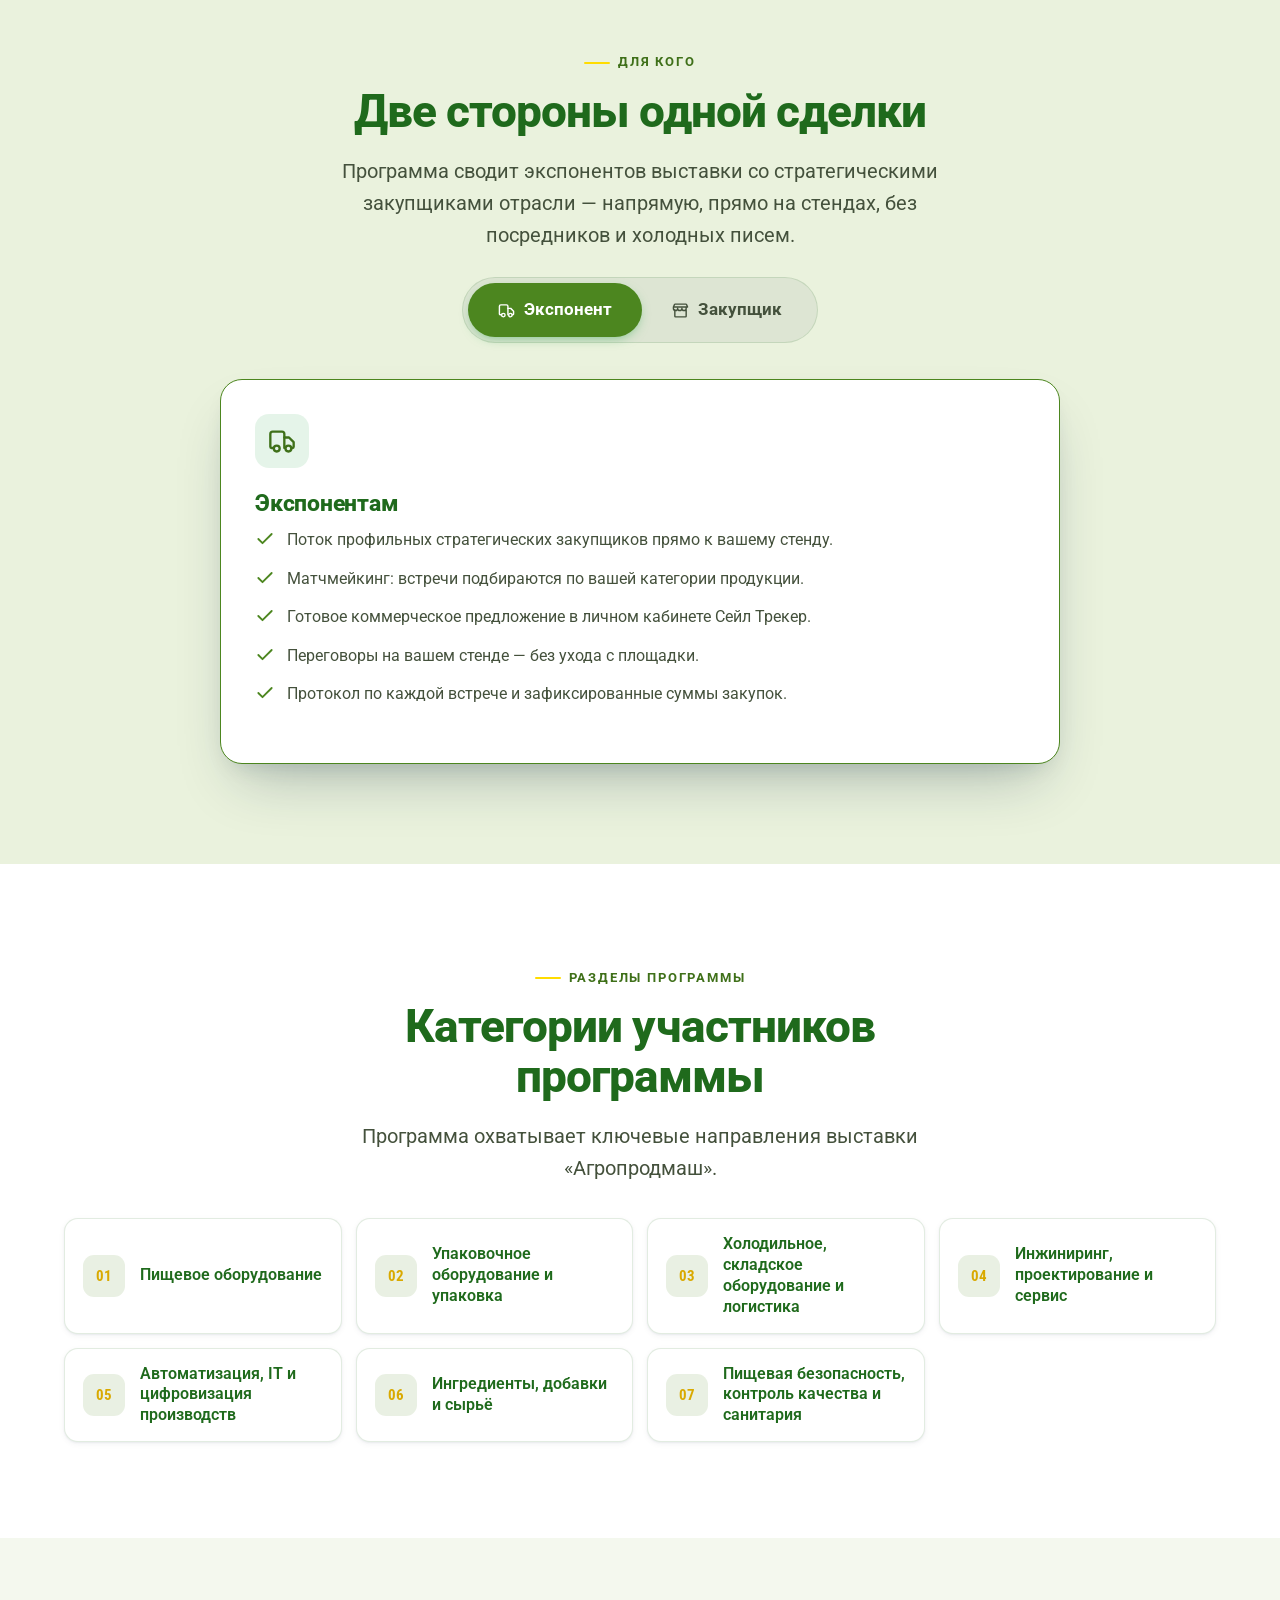
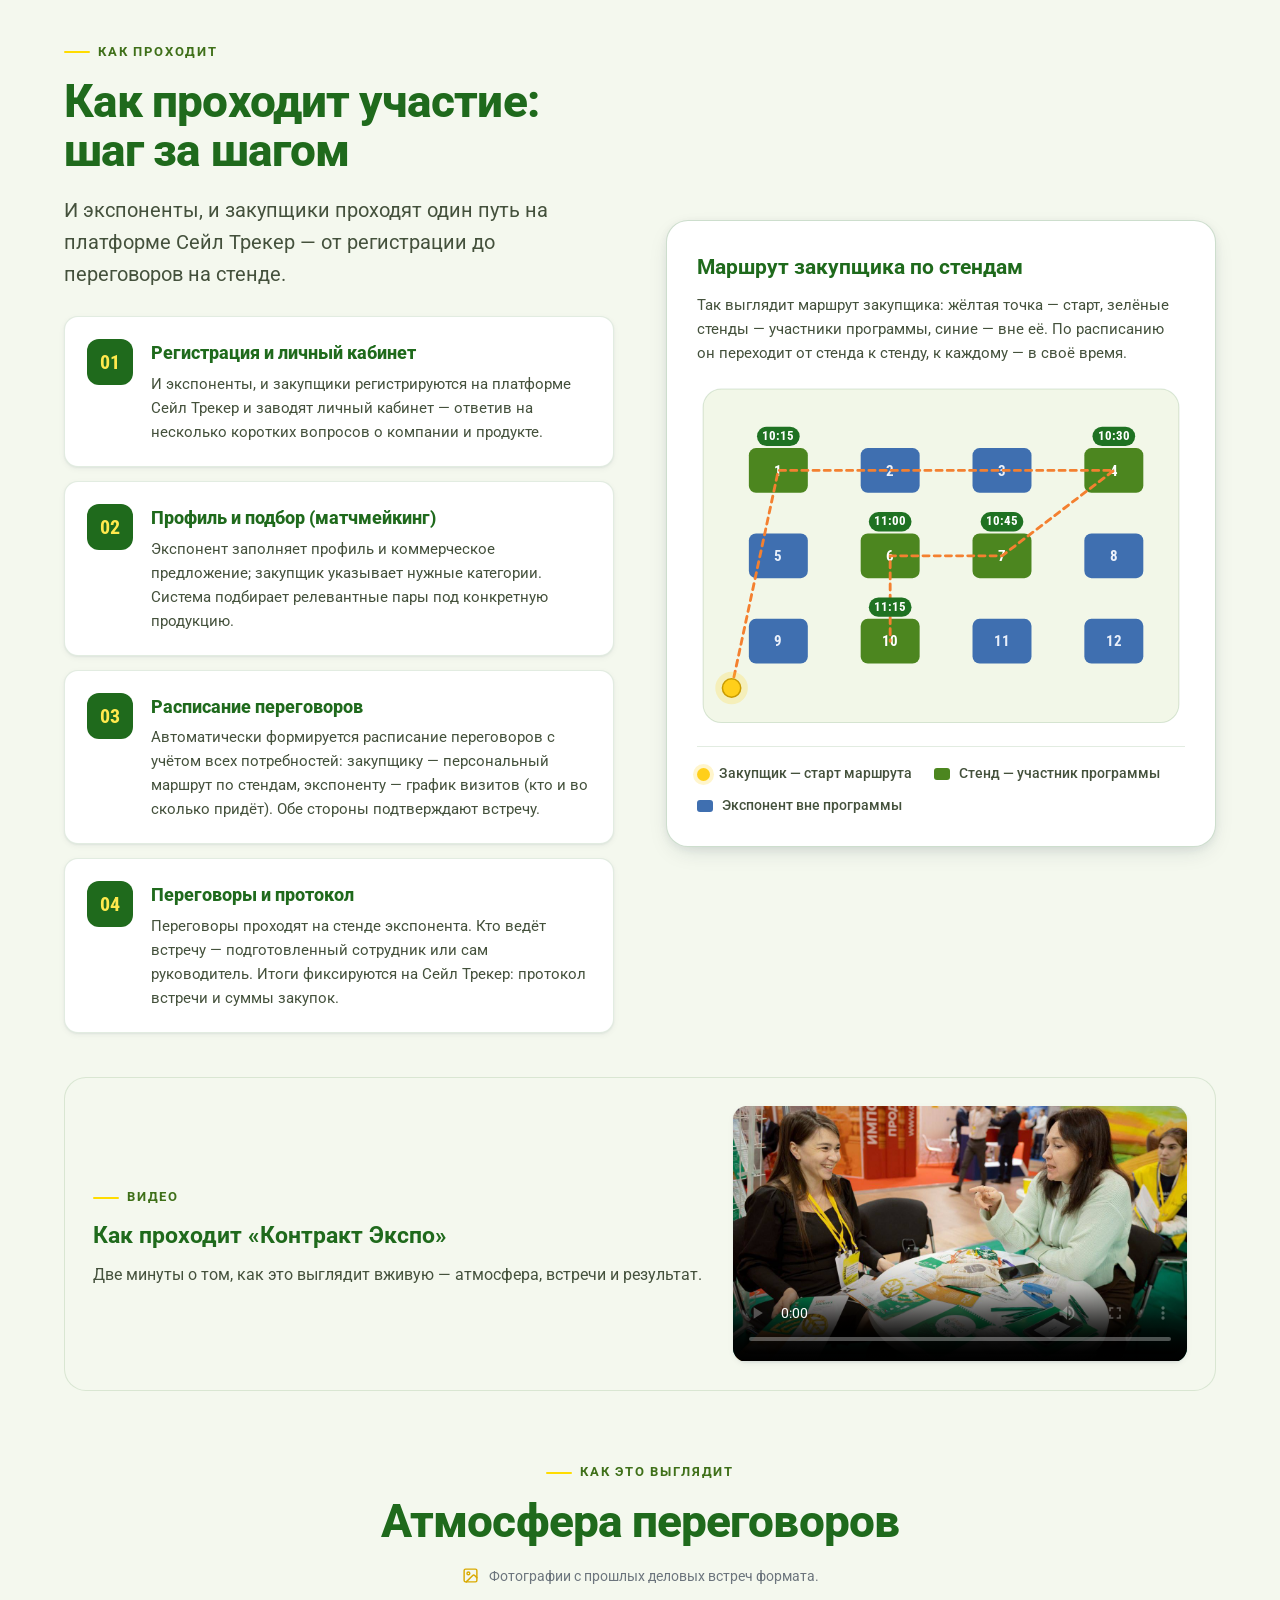
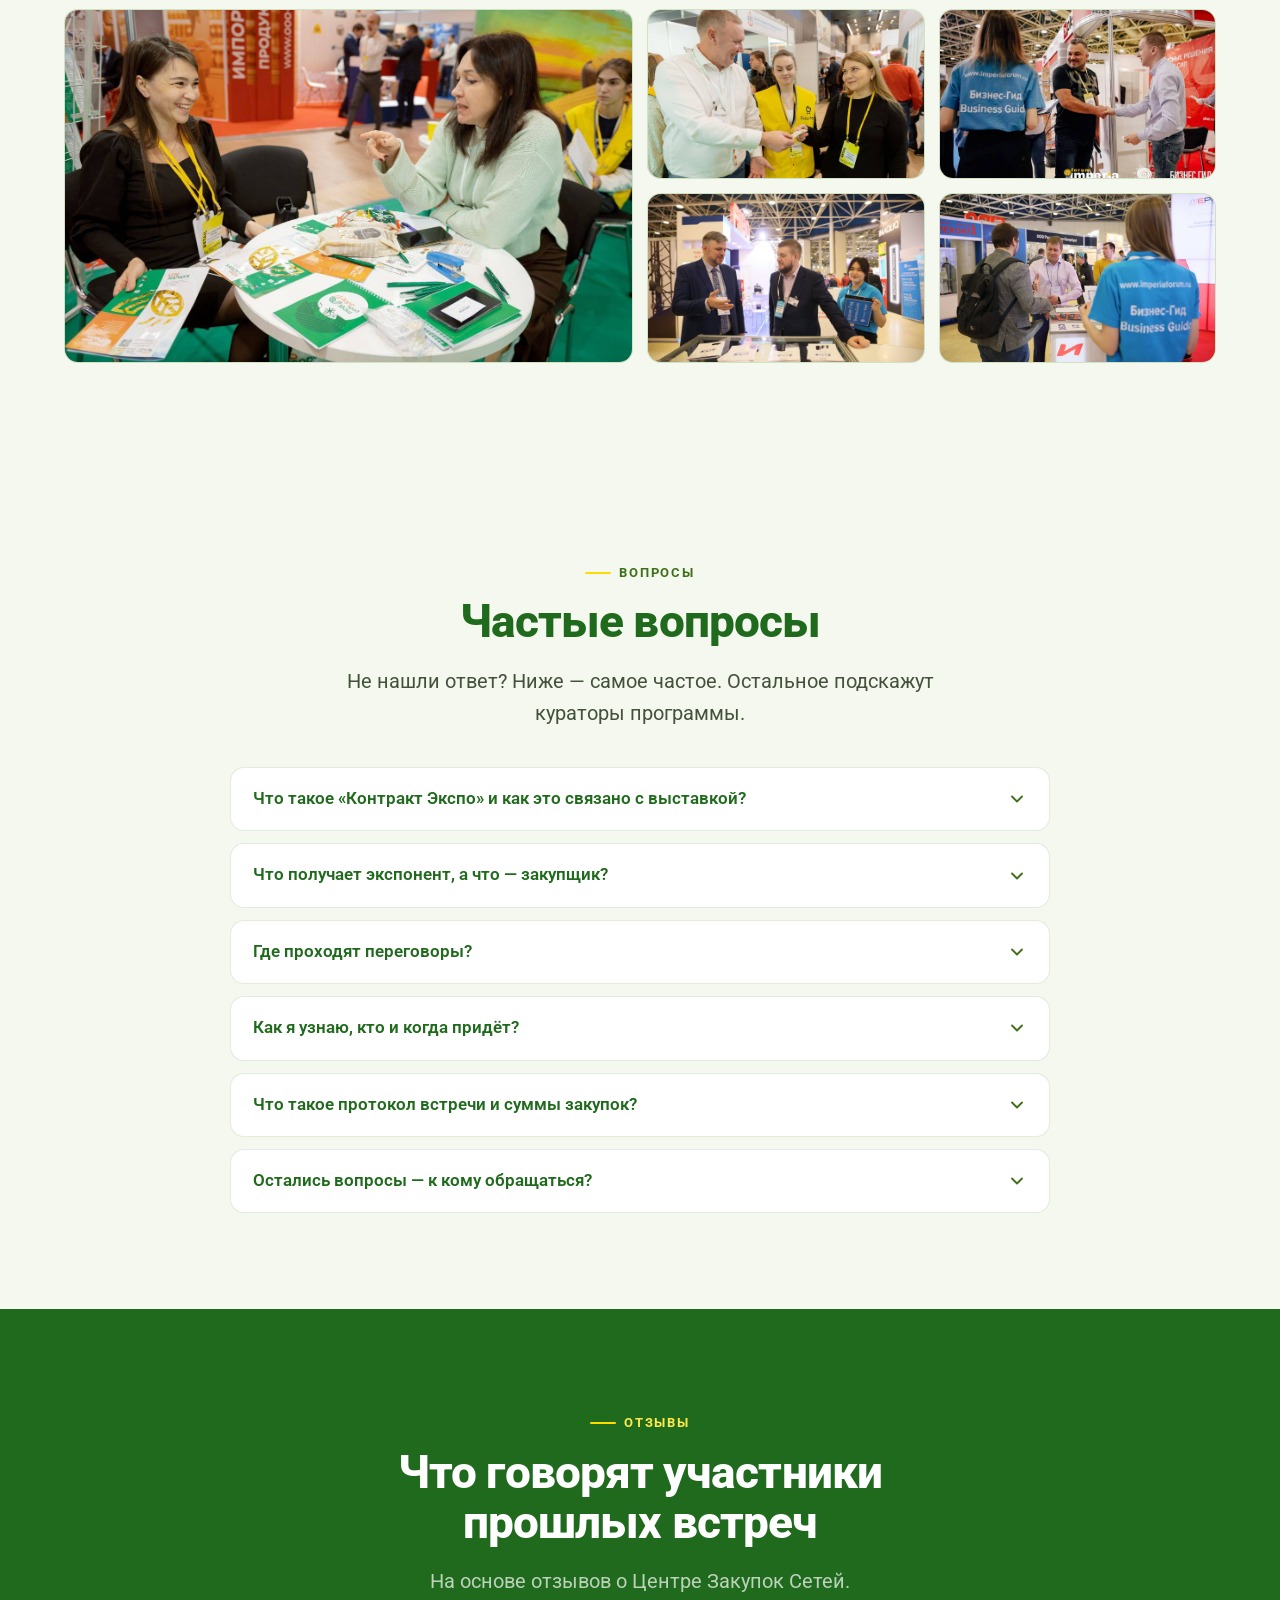
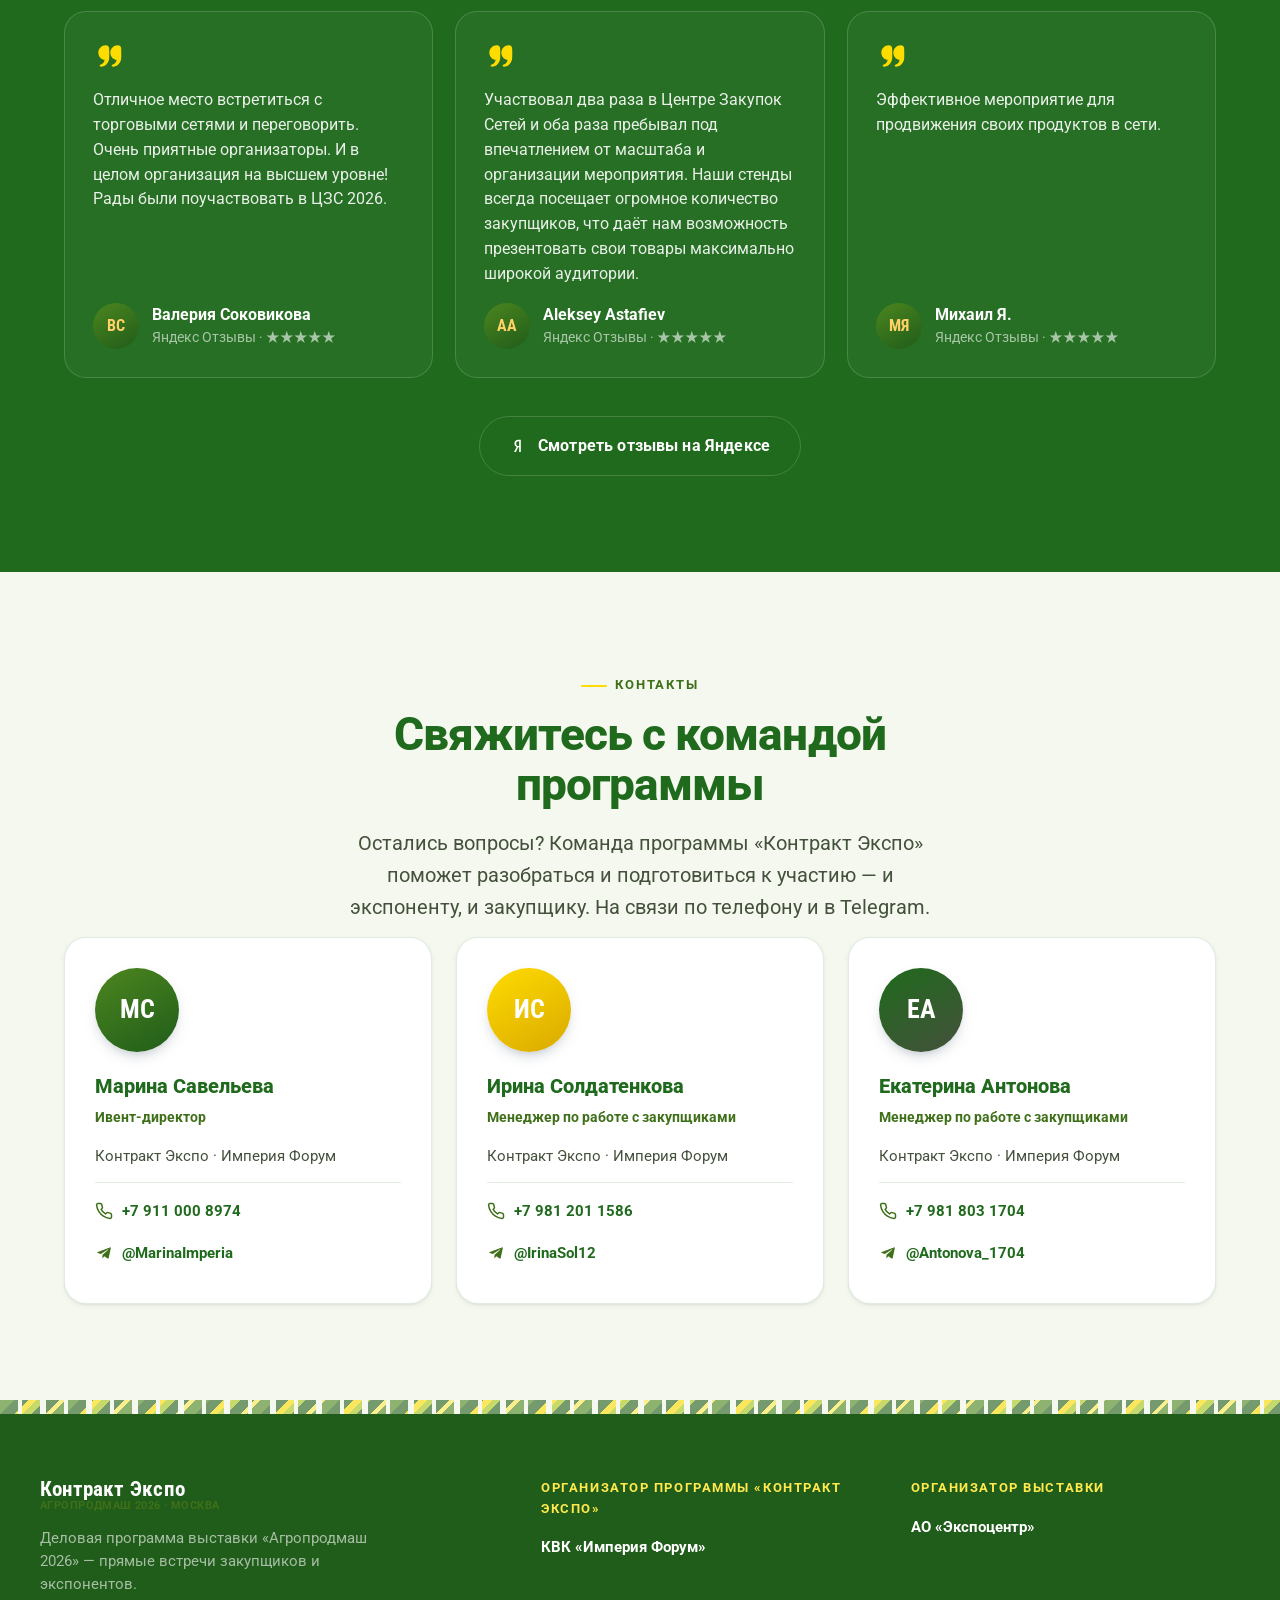
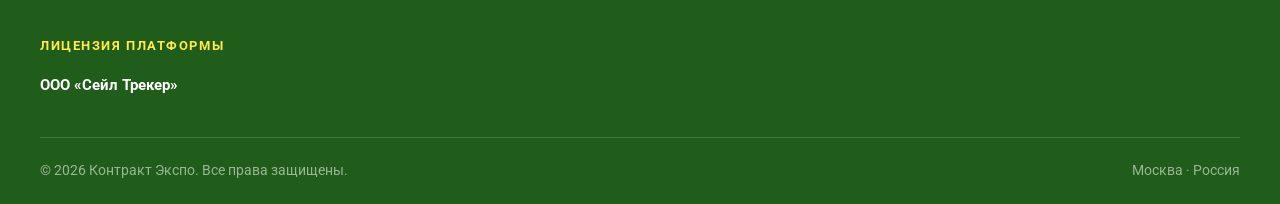
==== commit a124ff69: "Боевой домен: canonical/OG/sitemap/robots → agroprodmash.centerzakupok.online Co-Authored-By: Claude" ====
--- a/index.html
+++ b/index.html
@@ -12,15 +12,15 @@
   <meta name="theme-color" content="#4c861f">
 
   <!-- Canonical / SEO. TODO: заменить [ДОМЕН] на боевой адрес перед деплоем -->
-  <link rel="canonical" href="https://example.com/">
+  <link rel="canonical" href="https://agroprodmash.centerzakupok.online/">
 
   <!-- Open Graph (превью в Telegram / WhatsApp / соцсетях) -->
   <meta property="og:type" content="website">
   <meta property="og:site_name" content="Контракт Экспо · Агропродмаш 2026">
   <meta property="og:title" content="Контракт Экспо — переговоры закупщиков и экспонентов на «Агропродмаш 2026»">
   <meta property="og:description" content="Специальная байерская программа выставки: стратегические закупщики ведут переговоры с экспонентами прямо на стендах. Технология Центра Закупок Сетей + платформа Сейл Трекер. Москва, Крокус Экспо.">
-  <meta property="og:url" content="https://example.com/">
-  <meta property="og:image" content="https://example.com/img/hero.jpg">
+  <meta property="og:url" content="https://agroprodmash.centerzakupok.online/">
+  <meta property="og:image" content="https://agroprodmash.centerzakupok.online/img/hero.jpg">
   <meta property="og:image:width" content="1280">
   <meta property="og:image:height" content="853">
   <meta property="og:locale" content="ru_RU">
@@ -31,7 +31,7 @@
   <meta name="twitter:card" content="summary_large_image">
   <meta name="twitter:title" content="Контракт Экспо — Агропродмаш 2026, Москва">
   <meta name="twitter:description" content="Байерская программа: закупщики и экспоненты ведут переговоры прямо на стендах. Технология ЦЗС + платформа Сейл Трекер. Москва, Крокус Экспо.">
-  <meta name="twitter:image" content="https://example.com/img/hero.jpg">
+  <meta name="twitter:image" content="https://agroprodmash.centerzakupok.online/img/hero.jpg">
 
   <link rel="preconnect" href="https://fonts.googleapis.com">
   <link rel="preconnect" href="https://fonts.gstatic.com" crossorigin>
--- a/css/styles.css
+++ b/css/styles.css
@@ -397,7 +397,7 @@
 .gallery__grid{display:grid;grid-template-columns:repeat(4,1fr);grid-auto-rows:170px;gap:14px}
 .gallery__grid figure{position:relative;border-radius:var(--r);overflow:hidden;border:1px solid var(--line);background:var(--paper-2)}
 .gallery__grid figure:nth-child(1){grid-column:span 2;grid-row:span 2}
-.gallery__grid img{width:100%;height:100%;object-fit:cover;display:block}
+.gallery__grid img{width:100%;height:100%;object-fit:cover;object-position:center 35%;display:block}
 .ph{width:100%;height:100%;position:relative;display:flex;align-items:center;justify-content:center;
   background:linear-gradient(160deg,#f1f7e8 0%,#e3efd4 100%)}
 .ph::after{content:"";position:absolute;inset:10px;border:1px dashed var(--line-strong);border-radius:8px;pointer-events:none}
@@ -492,8 +492,9 @@
   .aud-grid{grid-template-columns:1fr}
   .aud-grid[data-active] .aud-card{opacity:1!important;filter:none!important;transform:none}
   .contacts__grid{grid-template-columns:1fr}
-  .gallery__grid{grid-template-columns:repeat(2,1fr);grid-auto-rows:150px}
-  .gallery__grid figure:nth-child(1){grid-column:span 2;grid-row:span 1}
+  .gallery__grid{grid-template-columns:1fr;grid-auto-rows:auto;gap:12px}
+  .gallery__grid figure{aspect-ratio:3/2}
+  .gallery__grid figure:nth-child(1){grid-column:auto;grid-row:auto}
 }
 @media (max-width:560px){
   body{font-size:16px}
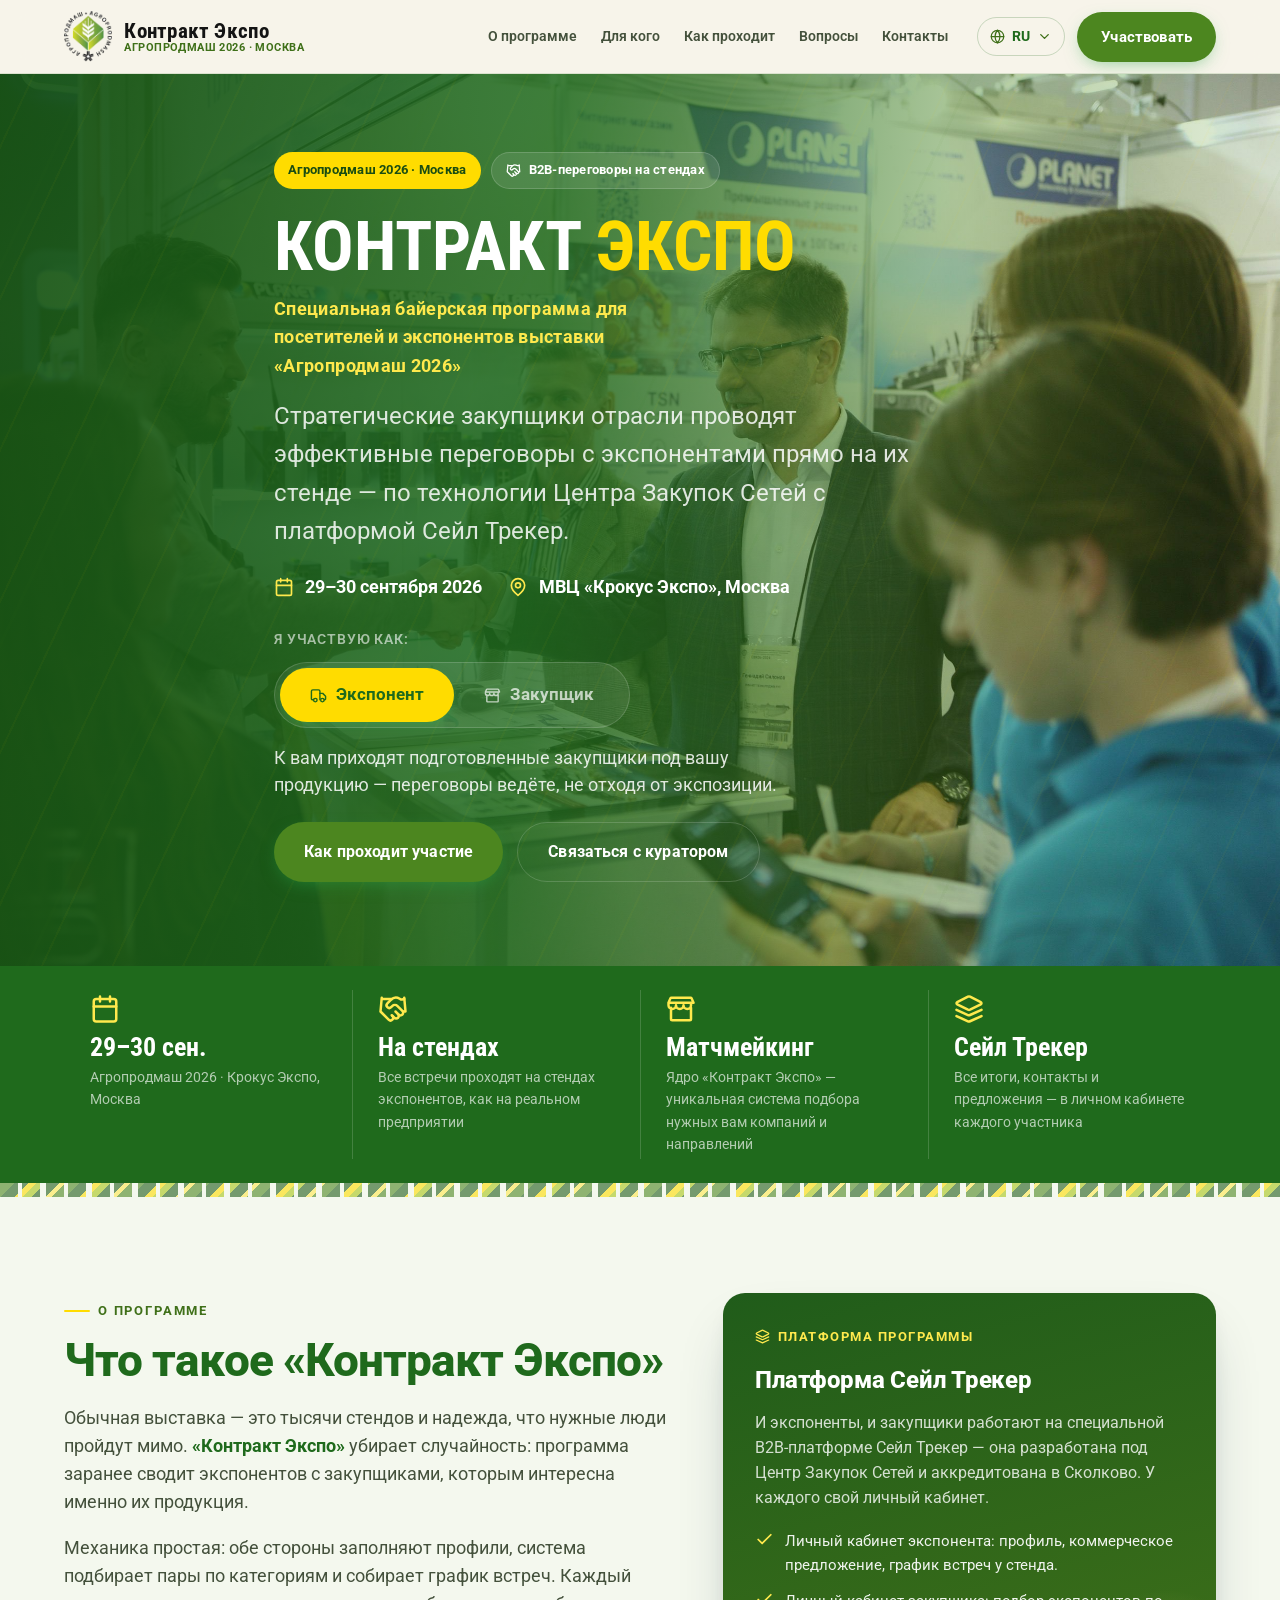
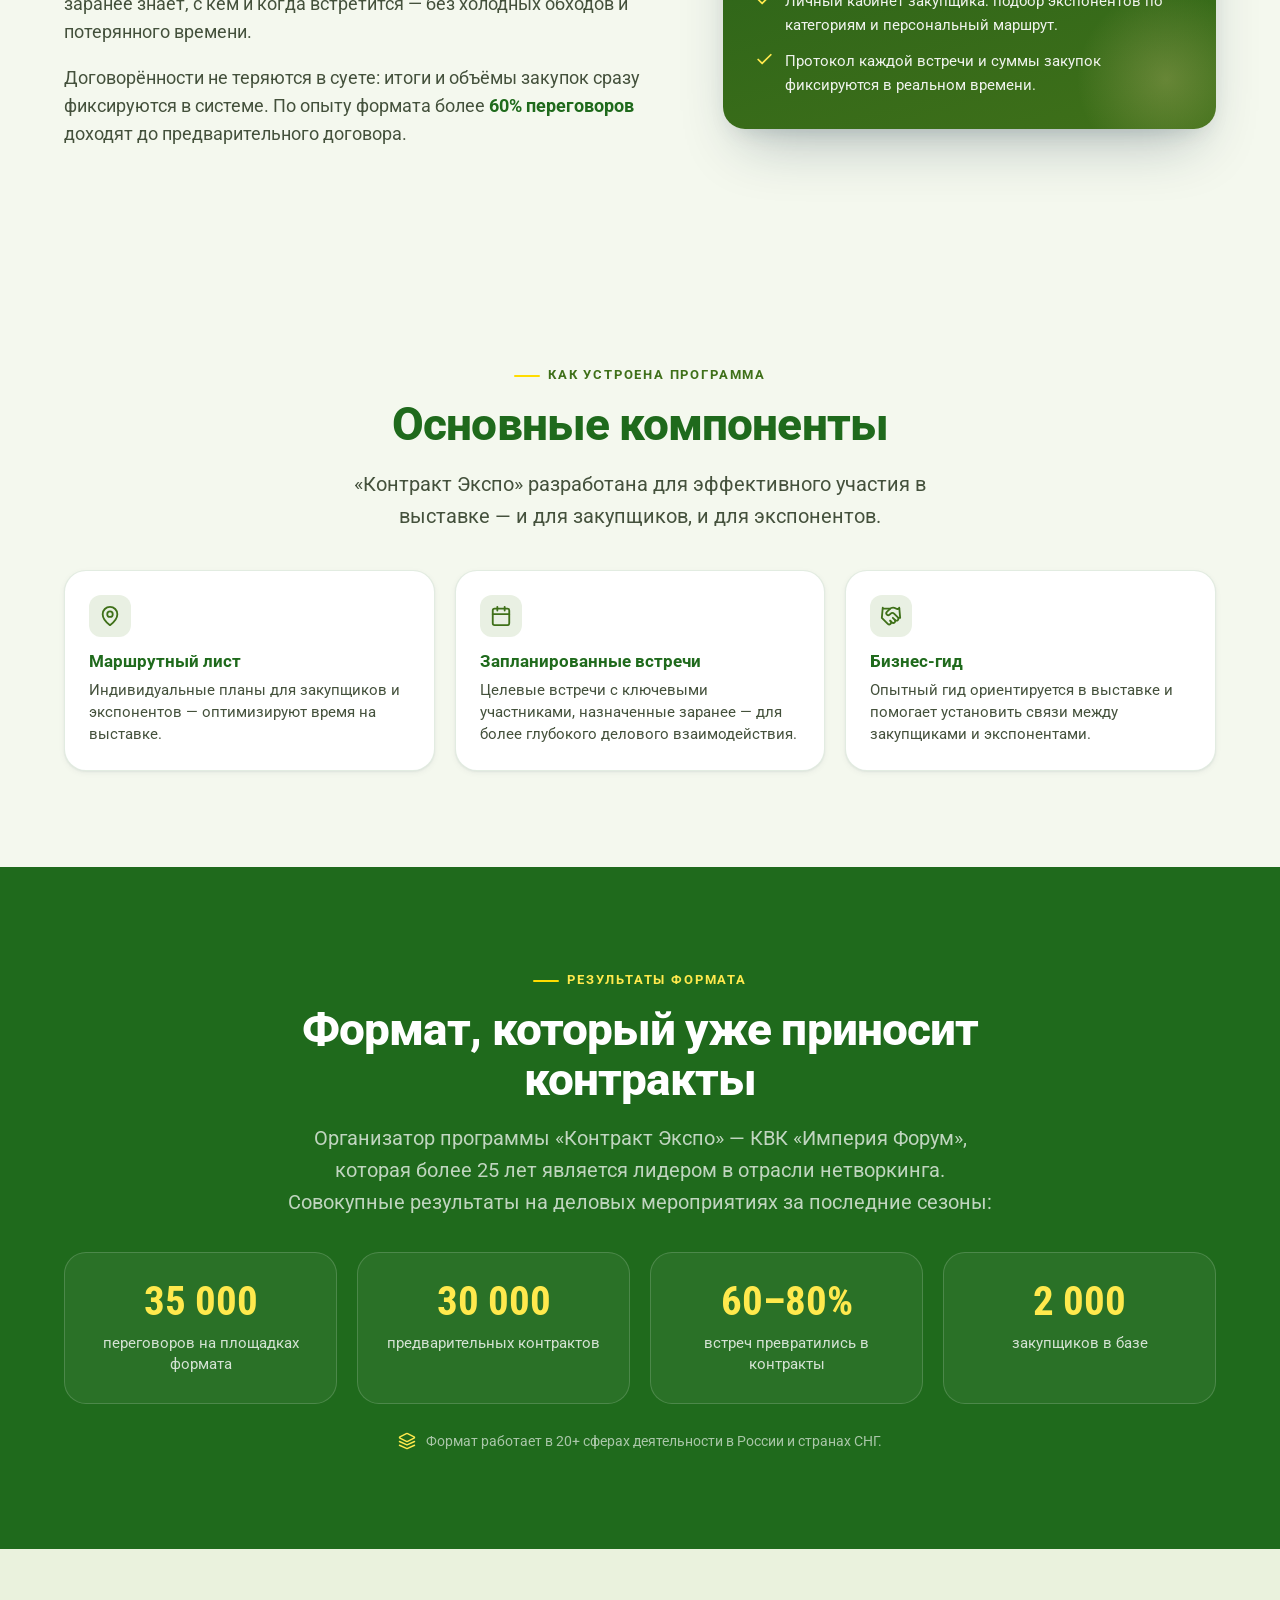
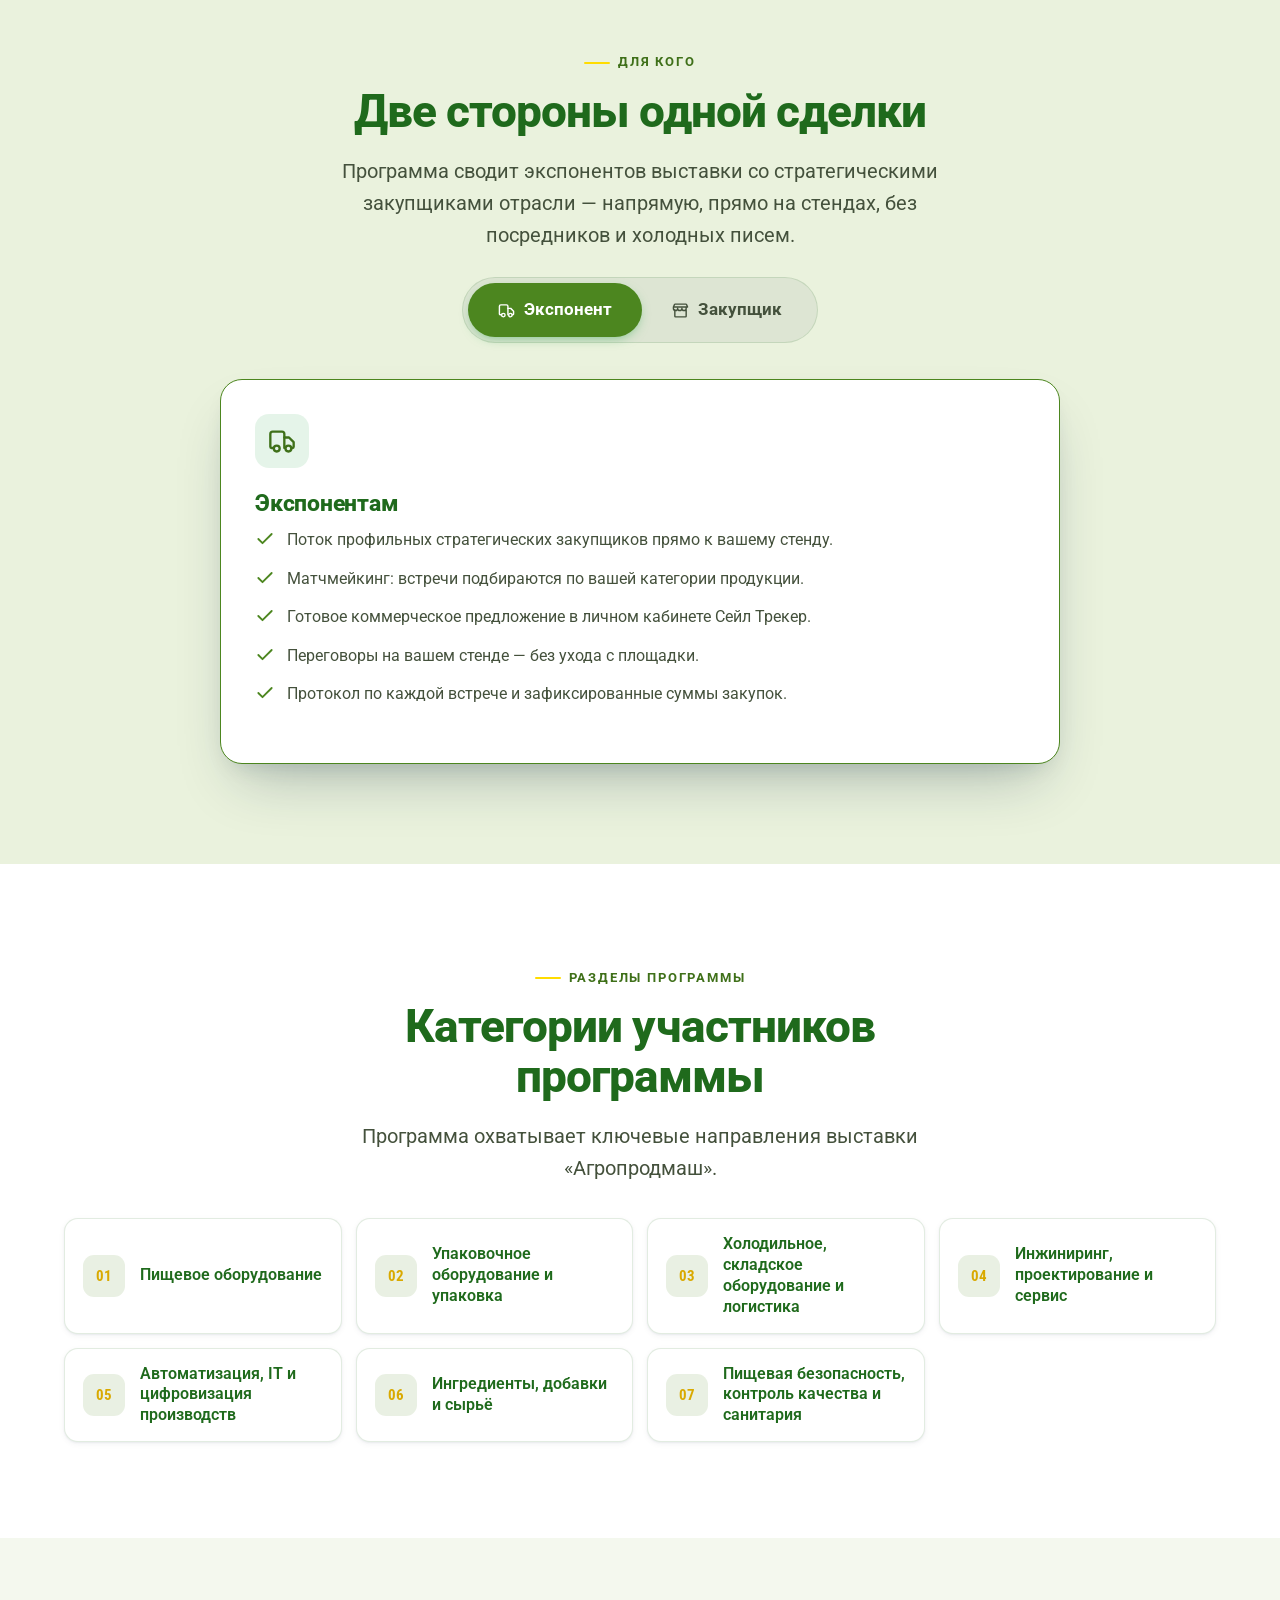
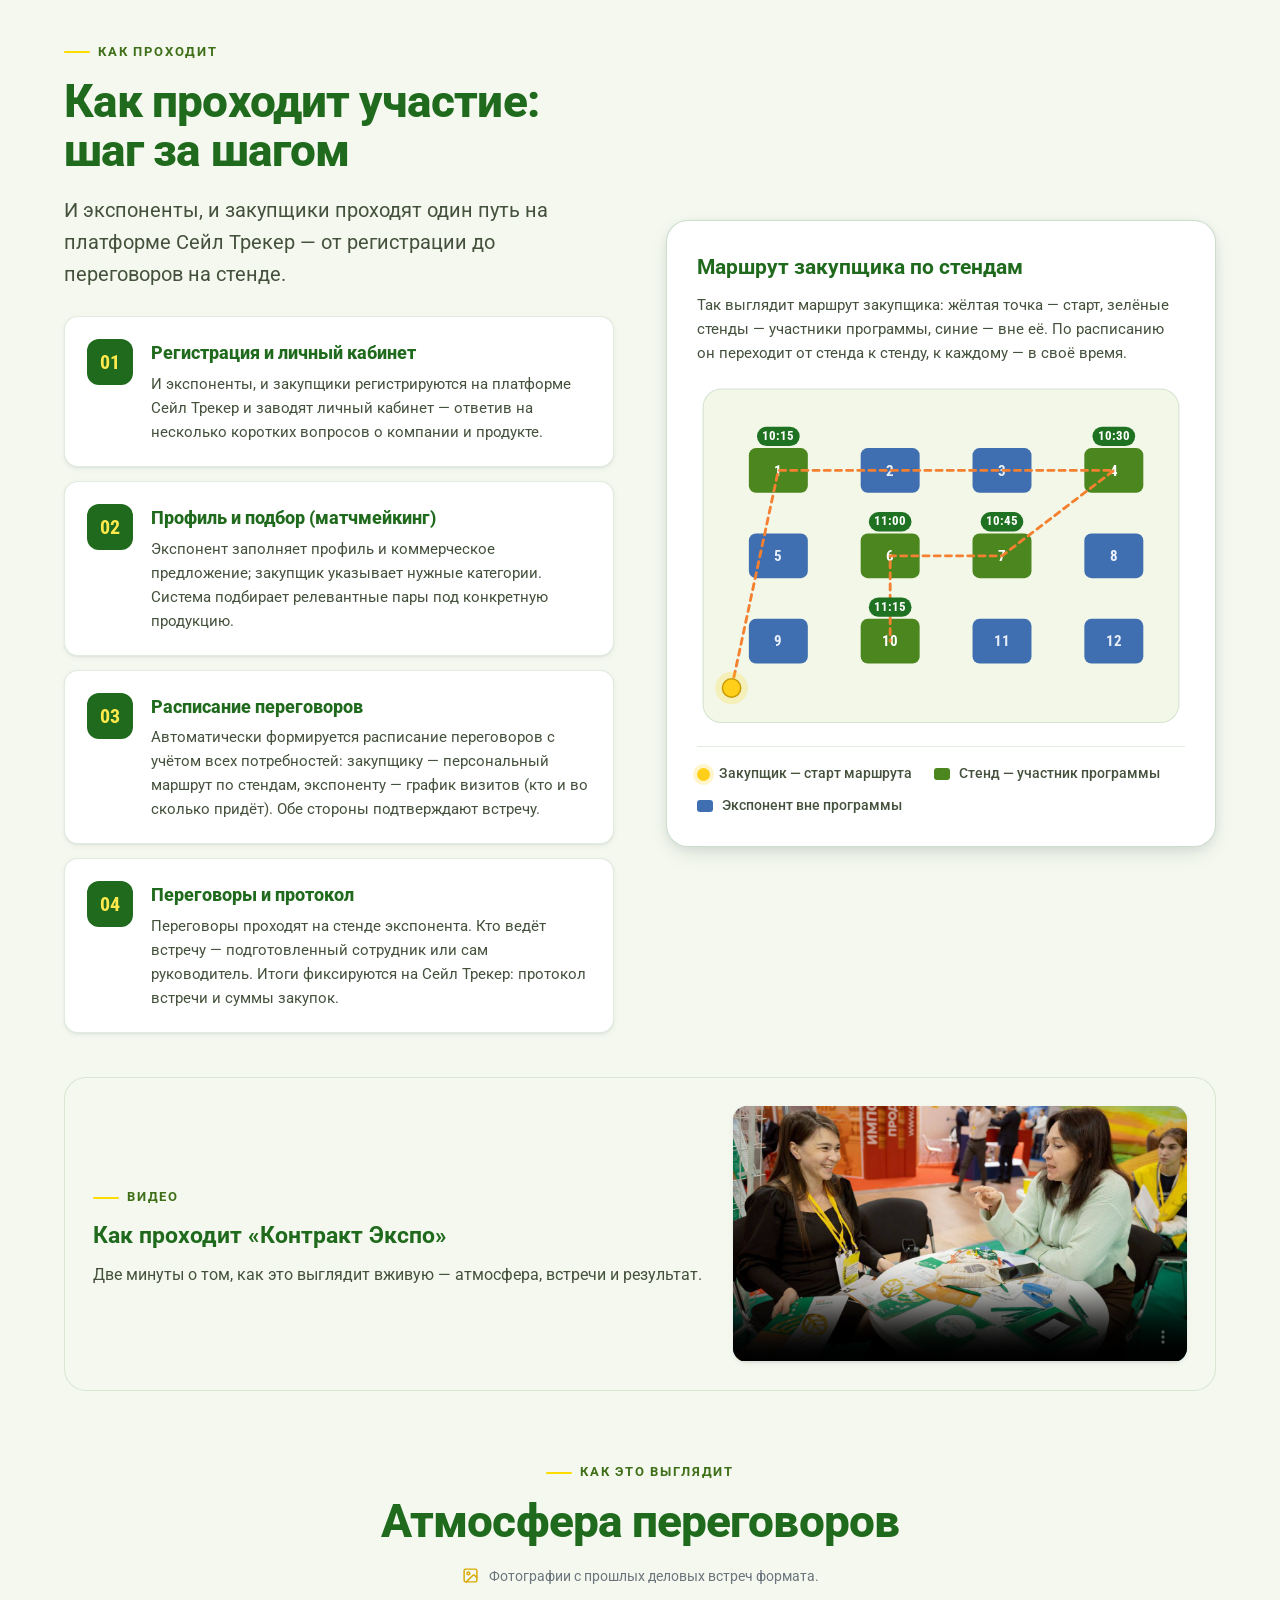
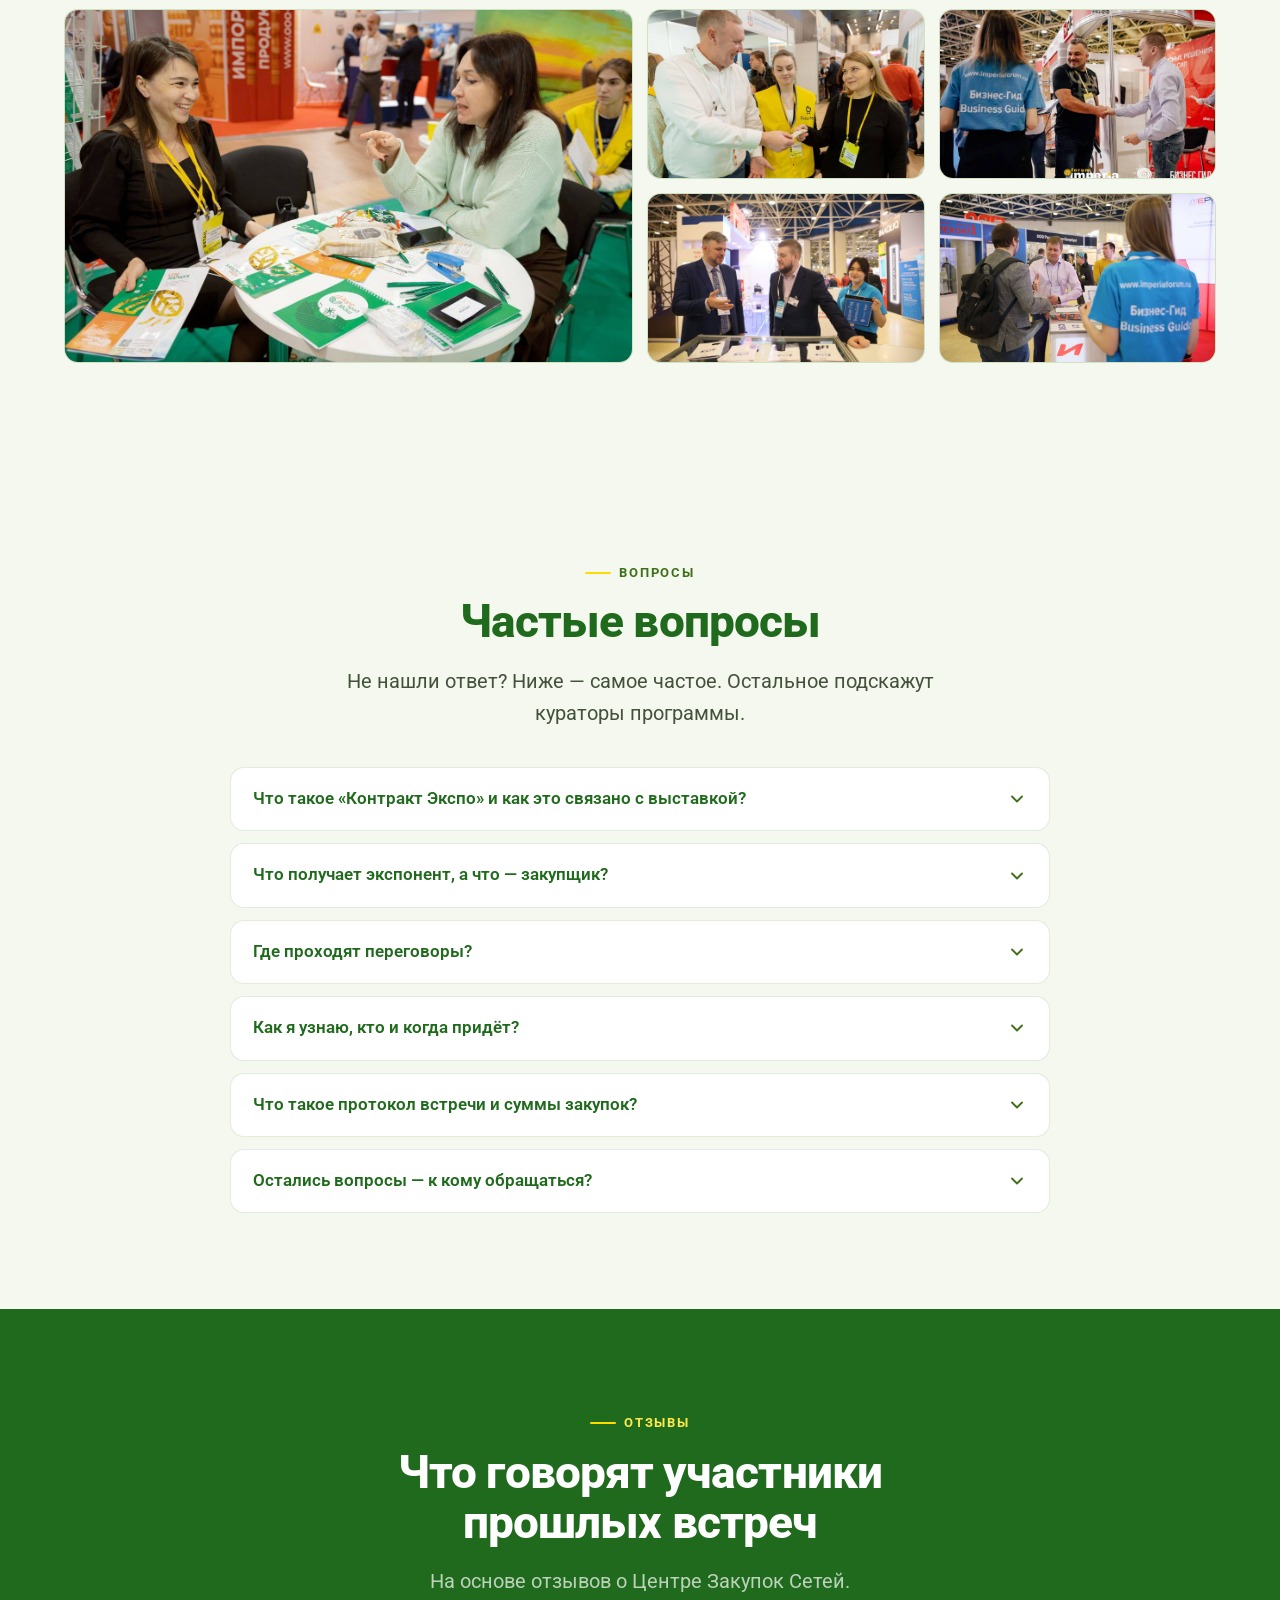
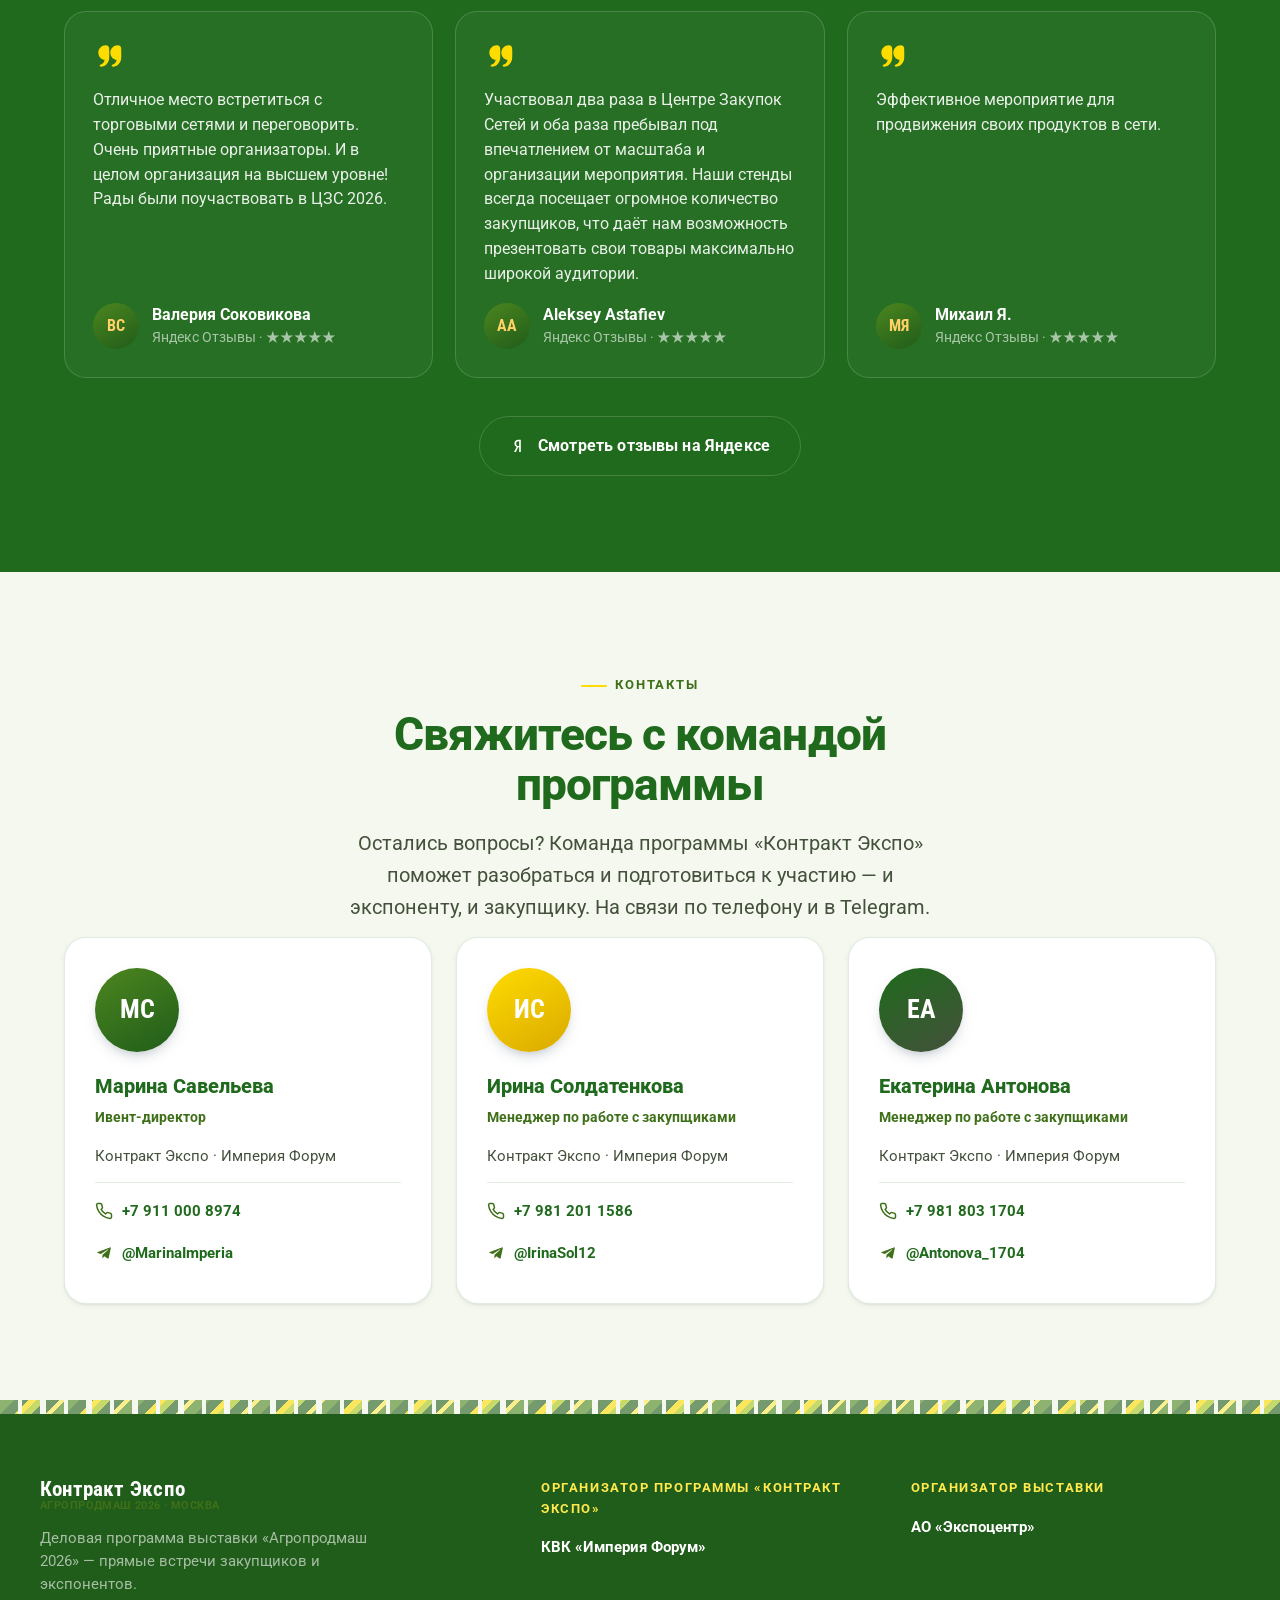
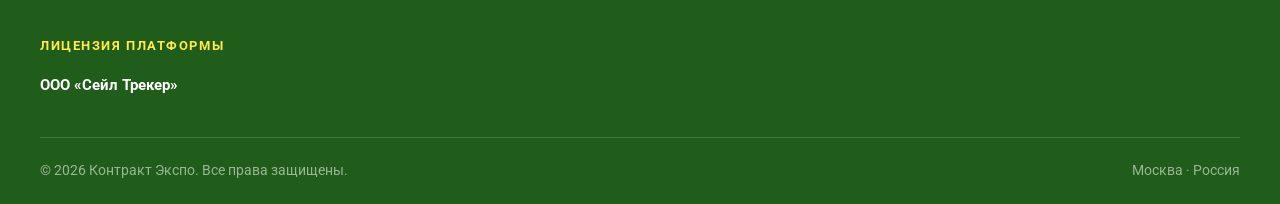
==== commit e0da39dd: "Деплой в подпапку: canonical/OG/sitemap/robots → centerzakupok.online/agroprodmash/ Co-Authored-By: " ====
--- a/index.html
+++ b/index.html
@@ -12,15 +12,15 @@
   <meta name="theme-color" content="#4c861f">
 
   <!-- Canonical / SEO. TODO: заменить [ДОМЕН] на боевой адрес перед деплоем -->
-  <link rel="canonical" href="https://agroprodmash.centerzakupok.online/">
+  <link rel="canonical" href="https://centerzakupok.online/agroprodmash/">
 
   <!-- Open Graph (превью в Telegram / WhatsApp / соцсетях) -->
   <meta property="og:type" content="website">
   <meta property="og:site_name" content="Контракт Экспо · Агропродмаш 2026">
   <meta property="og:title" content="Контракт Экспо — переговоры закупщиков и экспонентов на «Агропродмаш 2026»">
   <meta property="og:description" content="Специальная байерская программа выставки: стратегические закупщики ведут переговоры с экспонентами прямо на стендах. Технология Центра Закупок Сетей + платформа Сейл Трекер. Москва, Крокус Экспо.">
-  <meta property="og:url" content="https://agroprodmash.centerzakupok.online/">
-  <meta property="og:image" content="https://agroprodmash.centerzakupok.online/img/hero.jpg">
+  <meta property="og:url" content="https://centerzakupok.online/agroprodmash/">
+  <meta property="og:image" content="https://centerzakupok.online/agroprodmash/img/hero.jpg">
   <meta property="og:image:width" content="1280">
   <meta property="og:image:height" content="853">
   <meta property="og:locale" content="ru_RU">
@@ -31,7 +31,7 @@
   <meta name="twitter:card" content="summary_large_image">
   <meta name="twitter:title" content="Контракт Экспо — Агропродмаш 2026, Москва">
   <meta name="twitter:description" content="Байерская программа: закупщики и экспоненты ведут переговоры прямо на стендах. Технология ЦЗС + платформа Сейл Трекер. Москва, Крокус Экспо.">
-  <meta name="twitter:image" content="https://agroprodmash.centerzakupok.online/img/hero.jpg">
+  <meta name="twitter:image" content="https://centerzakupok.online/agroprodmash/img/hero.jpg">
 
   <link rel="preconnect" href="https://fonts.googleapis.com">
   <link rel="preconnect" href="https://fonts.gstatic.com" crossorigin>
